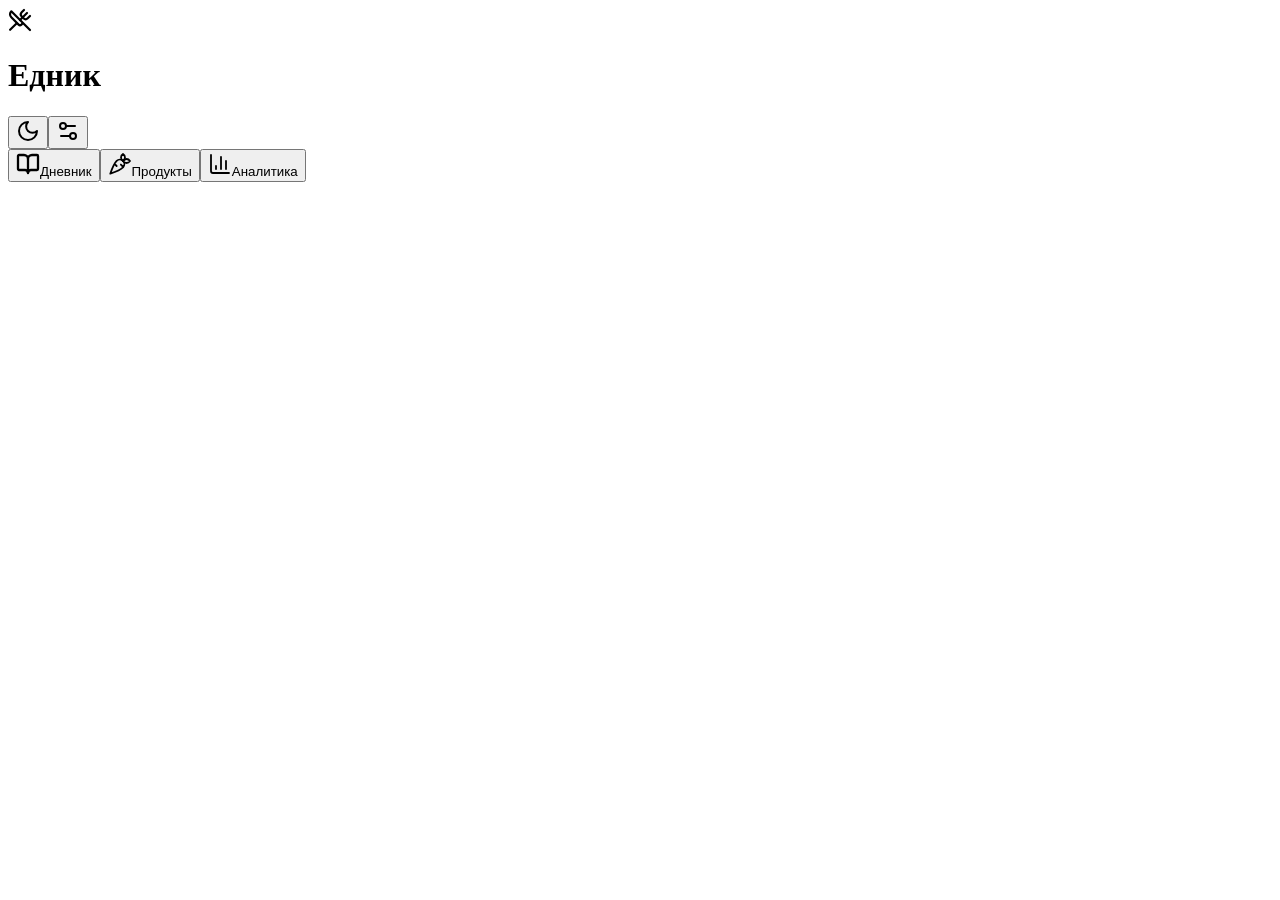
==== index.html @ 5c2cff89 "v19 (1.6): иконка времени по первому тапу без потери фокуса; обводка поля — ступенчатый градиент 10+" ====
<!DOCTYPE html><!--foePSVLa7ZOuxqoXqszTv--><html lang="ru"><head><meta charSet="utf-8"/><meta name="viewport" content="width=device-width, initial-scale=1, viewport-fit=cover"/><link rel="stylesheet" href="/food-diary/_next/static/chunks/06134b9505b49a47.css" data-precedence="next"/><link rel="preload" as="script" fetchPriority="low" href="/food-diary/_next/static/chunks/6154000ed8d80e0b.js"/><script src="/food-diary/_next/static/chunks/220139e884bee9f1.js" async=""></script><script src="/food-diary/_next/static/chunks/45548bb4d545c3ab.js" async=""></script><script src="/food-diary/_next/static/chunks/turbopack-fa4a6f92d0a01ed2.js" async=""></script><script src="/food-diary/_next/static/chunks/56d505d9a49c4f7a.js" async=""></script><script src="/food-diary/_next/static/chunks/6b172f392600b635.js" async=""></script><script src="/food-diary/_next/static/chunks/2f236954d6a65e12.js" async=""></script><script src="/food-diary/_next/static/chunks/a69f2c3dd5b329bb.js" async=""></script><script src="/food-diary/_next/static/chunks/aa38cb984c9da167.js" async=""></script><script src="/food-diary/_next/static/chunks/7e9e56788c19add8.js" async=""></script><script src="/food-diary/_next/static/chunks/60943fada85e7187.js" async=""></script><meta name="theme-color" media="(prefers-color-scheme: light)" content="#f7f7f5"/><meta name="theme-color" media="(prefers-color-scheme: dark)" content="#121413"/><title>Едник</title><meta name="description" content="Быстрая запись еды: т9 с частыми продуктами, аналитика и экспорт для ИИ. Работает офлайн."/><meta name="application-name" content="Едник"/><link rel="manifest" href="/food-diary/manifest.webmanifest"/><meta name="format-detection" content="telephone=no"/><meta name="mobile-web-app-capable" content="yes"/><meta name="apple-mobile-web-app-title" content="Едник"/><meta name="apple-mobile-web-app-status-bar-style" content="default"/><meta property="og:title" content="Едник"/><meta property="og:description" content="Быстрая запись еды: т9 с частыми продуктами, аналитика и экспорт для ИИ. Работает офлайн."/><meta property="og:locale" content="ru_RU"/><meta property="og:type" content="website"/><meta name="twitter:card" content="summary"/><meta name="twitter:title" content="Едник"/><meta name="twitter:description" content="Быстрая запись еды: т9 с частыми продуктами, аналитика и экспорт для ИИ. Работает офлайн."/><link rel="icon" href="/food-diary/icons/icon-192.png"/><link rel="apple-touch-icon" href="/food-diary/icons/apple-touch-icon.png"/><script src="/food-diary/_next/static/chunks/a6dad97d9634a72d.js" noModule=""></script></head><body class="antialiased bg-background text-foreground"><div hidden=""><!--$--><!--/$--></div><script>((a,b,c,d,e,f,g,h)=>{let i=document.documentElement,j=["light","dark"];function k(b){var c;(Array.isArray(a)?a:[a]).forEach(a=>{let c="class"===a,d=c&&f?e.map(a=>f[a]||a):e;c?(i.classList.remove(...d),i.classList.add(f&&f[b]?f[b]:b)):i.setAttribute(a,b)}),c=b,h&&j.includes(c)&&(i.style.colorScheme=c)}if(d)k(d);else try{let a=localStorage.getItem(b)||c,d=g&&"system"===a?window.matchMedia("(prefers-color-scheme: dark)").matches?"dark":"light":a;k(d)}catch(a){}})("class","theme","light",null,["light","dark"],null,true,true)</script><div class="bg-background min-h-dvh"><div class="border-border/60 mx-auto flex min-h-dvh w-full max-w-md flex-col md:border-x"><header class="bg-background pt-safe sticky top-0 z-40 border-b border-border/70"><div class="mx-auto flex h-14 w-full max-w-md items-center justify-between px-4"><div class="flex items-center gap-2.5"><span class="bg-primary text-primary-foreground flex h-8 w-8 items-center justify-center rounded-[10px]"><svg xmlns="http://www.w3.org/2000/svg" width="24" height="24" viewBox="0 0 24 24" fill="none" stroke="currentColor" stroke-width="2.2" stroke-linecap="round" stroke-linejoin="round" class="lucide lucide-utensils-crossed h-[17px] w-[17px]" aria-hidden="true"><path d="m16 2-2.3 2.3a3 3 0 0 0 0 4.2l1.8 1.8a3 3 0 0 0 4.2 0L22 8"></path><path d="M15 15 3.3 3.3a4.2 4.2 0 0 0 0 6l7.3 7.3c.7.7 2 .7 2.8 0L15 15Zm0 0 7 7"></path><path d="m2.1 21.8 6.4-6.3"></path><path d="m19 5-7 7"></path></svg></span><h1 class="text-[15.5px] font-bold tracking-tight">Едник</h1></div><div class="flex items-center gap-1"><button data-slot="button" class="inline-flex items-center justify-center gap-2 whitespace-nowrap text-sm font-medium transition-all disabled:pointer-events-none disabled:opacity-50 [&amp;_svg]:pointer-events-none [&amp;_svg:not([class*=&#x27;size-&#x27;])]:size-4 shrink-0 [&amp;_svg]:shrink-0 outline-none focus-visible:border-ring focus-visible:ring-ring/50 focus-visible:ring-[3px] aria-invalid:ring-destructive/20 dark:aria-invalid:ring-destructive/40 aria-invalid:border-destructive hover:bg-accent hover:text-accent-foreground dark:hover:bg-accent/50 size-9 h-9 w-9 rounded-full" aria-label="Переключить тему"><svg xmlns="http://www.w3.org/2000/svg" width="24" height="24" viewBox="0 0 24 24" fill="none" stroke="currentColor" stroke-width="2" stroke-linecap="round" stroke-linejoin="round" class="lucide lucide-moon h-[18px] w-[18px]" aria-hidden="true"><path d="M12 3a6 6 0 0 0 9 9 9 9 0 1 1-9-9Z"></path></svg></button><button data-slot="button" class="inline-flex items-center justify-center gap-2 whitespace-nowrap text-sm font-medium transition-all disabled:pointer-events-none disabled:opacity-50 [&amp;_svg]:pointer-events-none [&amp;_svg:not([class*=&#x27;size-&#x27;])]:size-4 shrink-0 [&amp;_svg]:shrink-0 outline-none focus-visible:border-ring focus-visible:ring-ring/50 focus-visible:ring-[3px] aria-invalid:ring-destructive/20 dark:aria-invalid:ring-destructive/40 aria-invalid:border-destructive hover:bg-accent hover:text-accent-foreground dark:hover:bg-accent/50 size-9 h-9 w-9 rounded-full" aria-label="Настройки"><svg xmlns="http://www.w3.org/2000/svg" width="24" height="24" viewBox="0 0 24 24" fill="none" stroke="currentColor" stroke-width="2" stroke-linecap="round" stroke-linejoin="round" class="lucide lucide-settings2 lucide-settings-2 h-[18px] w-[18px]" aria-hidden="true"><path d="M14 17H5"></path><path d="M19 7h-9"></path><circle cx="17" cy="17" r="3"></circle><circle cx="7" cy="7" r="3"></circle></svg></button></div></div></header><main class="flex-1 pb-[calc(var(--tabbar-h)+124px)]"><div class="animate-pulse space-y-4 px-4 pt-4"><div class="bg-muted h-11 rounded-2xl"></div><div class="space-y-2"><div class="bg-muted/70 h-4 w-32 rounded"></div><div class="bg-card border-border/70 h-20 rounded-2xl border"></div><div class="bg-card border-border/70 h-14 rounded-2xl border"></div></div></div></main><div class="fixed inset-x-0 bottom-[var(--tabbar-h)] z-30"><div class="mx-auto w-full max-w-md px-3 pb-2"><div class="bg-brand relative rounded-[30px] p-[10px]"><span aria-hidden="true" class="bg-(--ring-2) pointer-events-none absolute -inset-[10px] z-[-1] rounded-[40px]"></span><div class="bg-card h-[56px] rounded-[20px]"></div></div></div></div><nav aria-label="Основная навигация" class="pointer-events-none fixed inset-x-0 bottom-0 z-40"><div class="bg-background pointer-events-auto pb-safe border-t border-border/70" style="transform:none"><div class="mx-auto flex h-[60px] w-full max-w-md items-stretch justify-around px-3"><button class="flex flex-1 flex-col items-center justify-center gap-0.5 rounded-2xl text-[11px] font-medium transition-colors text-brand" aria-label="Дневник" aria-current="page"><svg xmlns="http://www.w3.org/2000/svg" width="24" height="24" viewBox="0 0 24 24" fill="none" stroke="currentColor" stroke-width="2.3" stroke-linecap="round" stroke-linejoin="round" class="lucide lucide-book-open h-[21px] w-[21px]" aria-hidden="true"><path d="M12 7v14"></path><path d="M3 18a1 1 0 0 1-1-1V4a1 1 0 0 1 1-1h5a4 4 0 0 1 4 4 4 4 0 0 1 4-4h5a1 1 0 0 1 1 1v13a1 1 0 0 1-1 1h-6a3 3 0 0 0-3 3 3 3 0 0 0-3-3z"></path></svg><span>Дневник</span></button><button class="flex flex-1 flex-col items-center justify-center gap-0.5 rounded-2xl text-[11px] font-medium transition-colors text-muted-foreground" aria-label="Продукты"><svg xmlns="http://www.w3.org/2000/svg" width="24" height="24" viewBox="0 0 24 24" fill="none" stroke="currentColor" stroke-width="1.8" stroke-linecap="round" stroke-linejoin="round" class="lucide lucide-carrot h-[21px] w-[21px]" aria-hidden="true"><path d="M2.27 21.7s9.87-3.5 12.73-6.36a4.5 4.5 0 0 0-6.36-6.37C5.77 11.84 2.27 21.7 2.27 21.7zM8.64 14l-2.05-2.04M15.34 15l-2.46-2.46"></path><path d="M22 9s-1.33-2-3.5-2C16.86 7 15 9 15 9s1.33 2 3.5 2S22 9 22 9z"></path><path d="M15 2s-2 1.33-2 3.5S15 9 15 9s2-1.84 2-3.5C17 3.33 15 2 15 2z"></path></svg><span>Продукты</span></button><button class="flex flex-1 flex-col items-center justify-center gap-0.5 rounded-2xl text-[11px] font-medium transition-colors text-muted-foreground" aria-label="Аналитика"><svg xmlns="http://www.w3.org/2000/svg" width="24" height="24" viewBox="0 0 24 24" fill="none" stroke="currentColor" stroke-width="1.8" stroke-linecap="round" stroke-linejoin="round" class="lucide lucide-chart-column h-[21px] w-[21px]" aria-hidden="true"><path d="M3 3v16a2 2 0 0 0 2 2h16"></path><path d="M18 17V9"></path><path d="M13 17V5"></path><path d="M8 17v-3"></path></svg><span>Аналитика</span></button></div></div></nav></div></div><!--$--><!--/$--><script src="/food-diary/_next/static/chunks/6154000ed8d80e0b.js" id="_R_" async=""></script><script>(self.__next_f=self.__next_f||[]).push([0])</script><script>self.__next_f.push([1,"1:\"$Sreact.fragment\"\n2:I[96530,[\"/food-diary/_next/static/chunks/56d505d9a49c4f7a.js\",\"/food-diary/_next/static/chunks/6b172f392600b635.js\"],\"Providers\"]\n3:I[39756,[\"/food-diary/_next/static/chunks/2f236954d6a65e12.js\"],\"default\"]\n4:I[37457,[\"/food-diary/_next/static/chunks/2f236954d6a65e12.js\"],\"default\"]\n5:I[47257,[\"/food-diary/_next/static/chunks/2f236954d6a65e12.js\"],\"ClientPageRoot\"]\n6:I[52683,[\"/food-diary/_next/static/chunks/56d505d9a49c4f7a.js\",\"/food-diary/_next/static/chunks/6b172f392600b635.js\",\"/food-diary/_next/static/chunks/a69f2c3dd5b329bb.js\",\"/food-diary/_next/static/chunks/aa38cb984c9da167.js\",\"/food-diary/_next/static/chunks/7e9e56788c19add8.js\",\"/food-diary/_next/static/chunks/60943fada85e7187.js\"],\"default\"]\n9:I[97367,[\"/food-diary/_next/static/chunks/2f236954d6a65e12.js\"],\"OutletBoundary\"]\na:\"$Sreact.suspense\"\nc:I[97367,[\"/food-diary/_next/static/chunks/2f236954d6a65e12.js\"],\"ViewportBoundary\"]\ne:I[97367,[\"/food-diary/_next/static/chunks/2f236954d6a65e12.js\"],\"MetadataBoundary\"]\n10:I[68027,[\"/food-diary/_next/static/chunks/2f236954d6a65e12.js\"],\"default\"]\n:HL[\"/food-diary/_next/static/chunks/06134b9505b49a47.css\",\"style\"]\n"])</script><script>self.__next_f.push([1,"0:{\"P\":null,\"b\":\"foePSVLa7ZOuxqoXqszTv\",\"c\":[\"\",\"\"],\"q\":\"\",\"i\":false,\"f\":[[[\"\",{\"children\":[\"__PAGE__\",{}]},\"$undefined\",\"$undefined\",true],[[\"$\",\"$1\",\"c\",{\"children\":[[[\"$\",\"link\",\"0\",{\"rel\":\"stylesheet\",\"href\":\"/food-diary/_next/static/chunks/06134b9505b49a47.css\",\"precedence\":\"next\",\"crossOrigin\":\"$undefined\",\"nonce\":\"$undefined\"}],[\"$\",\"script\",\"script-0\",{\"src\":\"/food-diary/_next/static/chunks/56d505d9a49c4f7a.js\",\"async\":true,\"nonce\":\"$undefined\"}],[\"$\",\"script\",\"script-1\",{\"src\":\"/food-diary/_next/static/chunks/6b172f392600b635.js\",\"async\":true,\"nonce\":\"$undefined\"}]],[\"$\",\"html\",null,{\"lang\":\"ru\",\"suppressHydrationWarning\":true,\"children\":[\"$\",\"body\",null,{\"className\":\"antialiased bg-background text-foreground\",\"suppressHydrationWarning\":true,\"children\":[\"$\",\"$L2\",null,{\"children\":[\"$\",\"$L3\",null,{\"parallelRouterKey\":\"children\",\"error\":\"$undefined\",\"errorStyles\":\"$undefined\",\"errorScripts\":\"$undefined\",\"template\":[\"$\",\"$L4\",null,{}],\"templateStyles\":\"$undefined\",\"templateScripts\":\"$undefined\",\"notFound\":[[[\"$\",\"title\",null,{\"children\":\"404: This page could not be found.\"}],[\"$\",\"div\",null,{\"style\":{\"fontFamily\":\"system-ui,\\\"Segoe UI\\\",Roboto,Helvetica,Arial,sans-serif,\\\"Apple Color Emoji\\\",\\\"Segoe UI Emoji\\\"\",\"height\":\"100vh\",\"textAlign\":\"center\",\"display\":\"flex\",\"flexDirection\":\"column\",\"alignItems\":\"center\",\"justifyContent\":\"center\"},\"children\":[\"$\",\"div\",null,{\"children\":[[\"$\",\"style\",null,{\"dangerouslySetInnerHTML\":{\"__html\":\"body{color:#000;background:#fff;margin:0}.next-error-h1{border-right:1px solid rgba(0,0,0,.3)}@media (prefers-color-scheme:dark){body{color:#fff;background:#000}.next-error-h1{border-right:1px solid rgba(255,255,255,.3)}}\"}}],[\"$\",\"h1\",null,{\"className\":\"next-error-h1\",\"style\":{\"display\":\"inline-block\",\"margin\":\"0 20px 0 0\",\"padding\":\"0 23px 0 0\",\"fontSize\":24,\"fontWeight\":500,\"verticalAlign\":\"top\",\"lineHeight\":\"49px\"},\"children\":404}],[\"$\",\"div\",null,{\"style\":{\"display\":\"inline-block\"},\"children\":[\"$\",\"h2\",null,{\"style\":{\"fontSize\":14,\"fontWeight\":400,\"lineHeight\":\"49px\",\"margin\":0},\"children\":\"This page could not be found.\"}]}]]}]}]],[]],\"forbidden\":\"$undefined\",\"unauthorized\":\"$undefined\"}]}]}]}]]}],{\"children\":[[\"$\",\"$1\",\"c\",{\"children\":[[\"$\",\"$L5\",null,{\"Component\":\"$6\",\"serverProvidedParams\":{\"searchParams\":{},\"params\":{},\"promises\":[\"$@7\",\"$@8\"]}}],[[\"$\",\"script\",\"script-0\",{\"src\":\"/food-diary/_next/static/chunks/a69f2c3dd5b329bb.js\",\"async\":true,\"nonce\":\"$undefined\"}],[\"$\",\"script\",\"script-1\",{\"src\":\"/food-diary/_next/static/chunks/aa38cb984c9da167.js\",\"async\":true,\"nonce\":\"$undefined\"}],[\"$\",\"script\",\"script-2\",{\"src\":\"/food-diary/_next/static/chunks/7e9e56788c19add8.js\",\"async\":true,\"nonce\":\"$undefined\"}],[\"$\",\"script\",\"script-3\",{\"src\":\"/food-diary/_next/static/chunks/60943fada85e7187.js\",\"async\":true,\"nonce\":\"$undefined\"}]],[\"$\",\"$L9\",null,{\"children\":[\"$\",\"$a\",null,{\"name\":\"Next.MetadataOutlet\",\"children\":\"$@b\"}]}]]}],{},null,false,false]},null,false,false],[\"$\",\"$1\",\"h\",{\"children\":[null,[\"$\",\"$Lc\",null,{\"children\":\"$Ld\"}],[\"$\",\"div\",null,{\"hidden\":true,\"children\":[\"$\",\"$Le\",null,{\"children\":[\"$\",\"$a\",null,{\"name\":\"Next.Metadata\",\"children\":\"$Lf\"}]}]}],null]}],false]],\"m\":\"$undefined\",\"G\":[\"$10\",[]],\"S\":true}\n"])</script><script>self.__next_f.push([1,"7:{}\n8:\"$0:f:0:1:1:children:0:props:children:0:props:serverProvidedParams:params\"\n"])</script><script>self.__next_f.push([1,"d:[[\"$\",\"meta\",\"0\",{\"charSet\":\"utf-8\"}],[\"$\",\"meta\",\"1\",{\"name\":\"viewport\",\"content\":\"width=device-width, initial-scale=1, viewport-fit=cover\"}],[\"$\",\"meta\",\"2\",{\"name\":\"theme-color\",\"media\":\"(prefers-color-scheme: light)\",\"content\":\"#f7f7f5\"}],[\"$\",\"meta\",\"3\",{\"name\":\"theme-color\",\"media\":\"(prefers-color-scheme: dark)\",\"content\":\"#121413\"}]]\n"])</script><script>self.__next_f.push([1,"11:I[27201,[\"/food-diary/_next/static/chunks/2f236954d6a65e12.js\"],\"IconMark\"]\nb:null\n"])</script><script>self.__next_f.push([1,"f:[[\"$\",\"title\",\"0\",{\"children\":\"Едник\"}],[\"$\",\"meta\",\"1\",{\"name\":\"description\",\"content\":\"Быстрая запись еды: т9 с частыми продуктами, аналитика и экспорт для ИИ. Работает офлайн.\"}],[\"$\",\"meta\",\"2\",{\"name\":\"application-name\",\"content\":\"Едник\"}],[\"$\",\"link\",\"3\",{\"rel\":\"manifest\",\"href\":\"/food-diary/manifest.webmanifest\",\"crossOrigin\":\"$undefined\"}],[\"$\",\"meta\",\"4\",{\"name\":\"format-detection\",\"content\":\"telephone=no\"}],[\"$\",\"meta\",\"5\",{\"name\":\"mobile-web-app-capable\",\"content\":\"yes\"}],[\"$\",\"meta\",\"6\",{\"name\":\"apple-mobile-web-app-title\",\"content\":\"Едник\"}],[\"$\",\"meta\",\"7\",{\"name\":\"apple-mobile-web-app-status-bar-style\",\"content\":\"default\"}],[\"$\",\"meta\",\"8\",{\"property\":\"og:title\",\"content\":\"Едник\"}],[\"$\",\"meta\",\"9\",{\"property\":\"og:description\",\"content\":\"Быстрая запись еды: т9 с частыми продуктами, аналитика и экспорт для ИИ. Работает офлайн.\"}],[\"$\",\"meta\",\"10\",{\"property\":\"og:locale\",\"content\":\"ru_RU\"}],[\"$\",\"meta\",\"11\",{\"property\":\"og:type\",\"content\":\"website\"}],[\"$\",\"meta\",\"12\",{\"name\":\"twitter:card\",\"content\":\"summary\"}],[\"$\",\"meta\",\"13\",{\"name\":\"twitter:title\",\"content\":\"Едник\"}],[\"$\",\"meta\",\"14\",{\"name\":\"twitter:description\",\"content\":\"Быстрая запись еды: т9 с частыми продуктами, аналитика и экспорт для ИИ. Работает офлайн.\"}],[\"$\",\"link\",\"15\",{\"rel\":\"icon\",\"href\":\"/food-diary/icons/icon-192.png\"}],[\"$\",\"link\",\"16\",{\"rel\":\"apple-touch-icon\",\"href\":\"/food-diary/icons/apple-touch-icon.png\"}],[\"$\",\"$L11\",\"17\",{}]]\n"])</script></body></html>
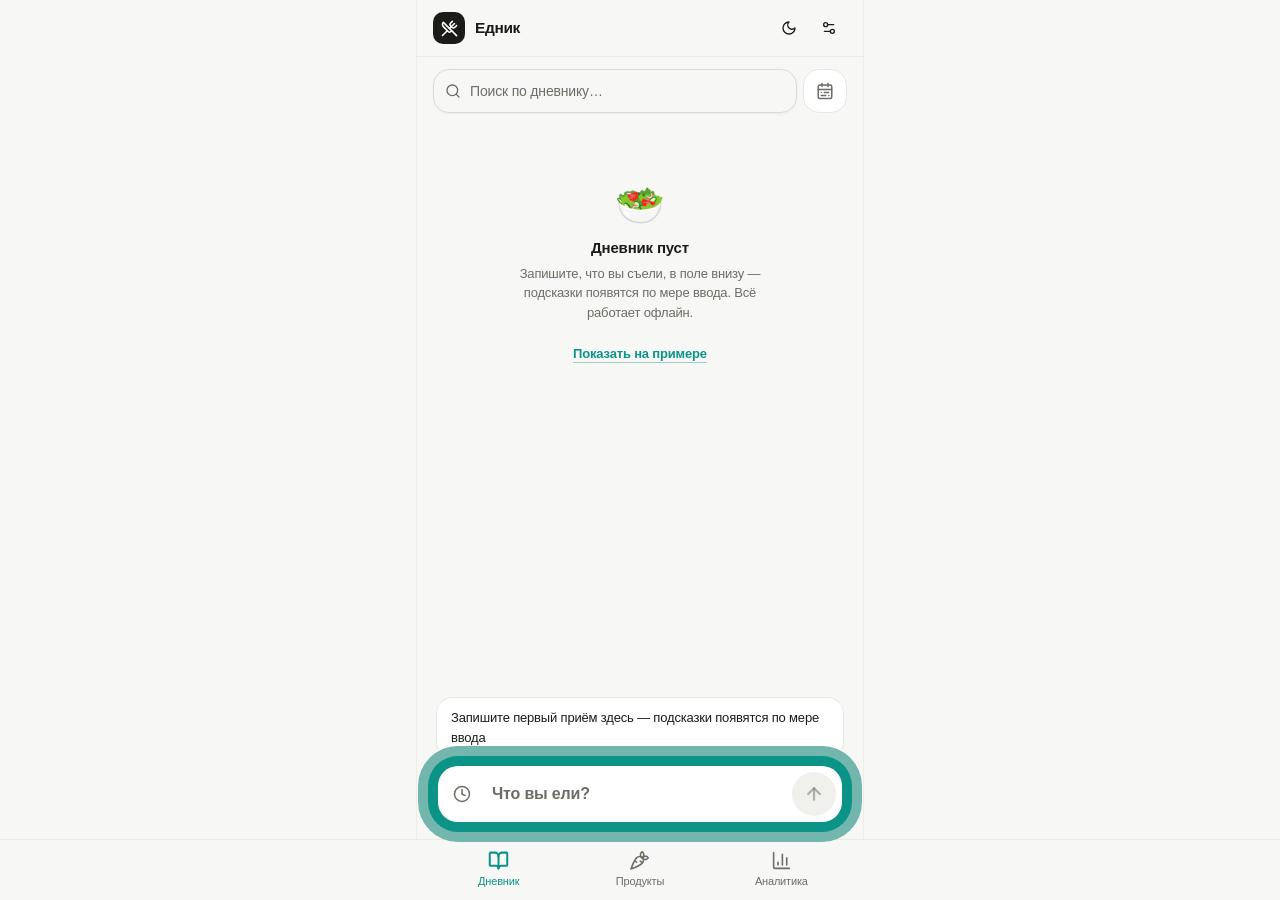
==== commit 88fdc54e: "v1.8: при первом фокусе поле больше не тонет за клавиатурой — iOS шлёт resize с задержкой до 0.7с ил" ====
--- a/index.html
+++ b/index.html
@@ -1 +1 @@
-<!DOCTYPE html><!--foePSVLa7ZOuxqoXqszTv--><html lang="ru"><head><meta charSet="utf-8"/><meta name="viewport" content="width=device-width, initial-scale=1, viewport-fit=cover"/><link rel="stylesheet" href="/food-diary/_next/static/chunks/06134b9505b49a47.css" data-precedence="next"/><link rel="preload" as="script" fetchPriority="low" href="/food-diary/_next/static/chunks/6154000ed8d80e0b.js"/><script src="/food-diary/_next/static/chunks/220139e884bee9f1.js" async=""></script><script src="/food-diary/_next/static/chunks/45548bb4d545c3ab.js" async=""></script><script src="/food-diary/_next/static/chunks/turbopack-fa4a6f92d0a01ed2.js" async=""></script><script src="/food-diary/_next/static/chunks/56d505d9a49c4f7a.js" async=""></script><script src="/food-diary/_next/static/chunks/6b172f392600b635.js" async=""></script><script src="/food-diary/_next/static/chunks/2f236954d6a65e12.js" async=""></script><script src="/food-diary/_next/static/chunks/a69f2c3dd5b329bb.js" async=""></script><script src="/food-diary/_next/static/chunks/aa38cb984c9da167.js" async=""></script><script src="/food-diary/_next/static/chunks/7e9e56788c19add8.js" async=""></script><script src="/food-diary/_next/static/chunks/60943fada85e7187.js" async=""></script><meta name="theme-color" media="(prefers-color-scheme: light)" content="#f7f7f5"/><meta name="theme-color" media="(prefers-color-scheme: dark)" content="#121413"/><title>Едник</title><meta name="description" content="Быстрая запись еды: т9 с частыми продуктами, аналитика и экспорт для ИИ. Работает офлайн."/><meta name="application-name" content="Едник"/><link rel="manifest" href="/food-diary/manifest.webmanifest"/><meta name="format-detection" content="telephone=no"/><meta name="mobile-web-app-capable" content="yes"/><meta name="apple-mobile-web-app-title" content="Едник"/><meta name="apple-mobile-web-app-status-bar-style" content="default"/><meta property="og:title" content="Едник"/><meta property="og:description" content="Быстрая запись еды: т9 с частыми продуктами, аналитика и экспорт для ИИ. Работает офлайн."/><meta property="og:locale" content="ru_RU"/><meta property="og:type" content="website"/><meta name="twitter:card" content="summary"/><meta name="twitter:title" content="Едник"/><meta name="twitter:description" content="Быстрая запись еды: т9 с частыми продуктами, аналитика и экспорт для ИИ. Работает офлайн."/><link rel="icon" href="/food-diary/icons/icon-192.png"/><link rel="apple-touch-icon" href="/food-diary/icons/apple-touch-icon.png"/><script src="/food-diary/_next/static/chunks/a6dad97d9634a72d.js" noModule=""></script></head><body class="antialiased bg-background text-foreground"><div hidden=""><!--$--><!--/$--></div><script>((a,b,c,d,e,f,g,h)=>{let i=document.documentElement,j=["light","dark"];function k(b){var c;(Array.isArray(a)?a:[a]).forEach(a=>{let c="class"===a,d=c&&f?e.map(a=>f[a]||a):e;c?(i.classList.remove(...d),i.classList.add(f&&f[b]?f[b]:b)):i.setAttribute(a,b)}),c=b,h&&j.includes(c)&&(i.style.colorScheme=c)}if(d)k(d);else try{let a=localStorage.getItem(b)||c,d=g&&"system"===a?window.matchMedia("(prefers-color-scheme: dark)").matches?"dark":"light":a;k(d)}catch(a){}})("class","theme","light",null,["light","dark"],null,true,true)</script><div class="bg-background min-h-dvh"><div class="border-border/60 mx-auto flex min-h-dvh w-full max-w-md flex-col md:border-x"><header class="bg-background pt-safe sticky top-0 z-40 border-b border-border/70"><div class="mx-auto flex h-14 w-full max-w-md items-center justify-between px-4"><div class="flex items-center gap-2.5"><span class="bg-primary text-primary-foreground flex h-8 w-8 items-center justify-center rounded-[10px]"><svg xmlns="http://www.w3.org/2000/svg" width="24" height="24" viewBox="0 0 24 24" fill="none" stroke="currentColor" stroke-width="2.2" stroke-linecap="round" stroke-linejoin="round" class="lucide lucide-utensils-crossed h-[17px] w-[17px]" aria-hidden="true"><path d="m16 2-2.3 2.3a3 3 0 0 0 0 4.2l1.8 1.8a3 3 0 0 0 4.2 0L22 8"></path><path d="M15 15 3.3 3.3a4.2 4.2 0 0 0 0 6l7.3 7.3c.7.7 2 .7 2.8 0L15 15Zm0 0 7 7"></path><path d="m2.1 21.8 6.4-6.3"></path><path d="m19 5-7 7"></path></svg></span><h1 class="text-[15.5px] font-bold tracking-tight">Едник</h1></div><div class="flex items-center gap-1"><button data-slot="button" class="inline-flex items-center justify-center gap-2 whitespace-nowrap text-sm font-medium transition-all disabled:pointer-events-none disabled:opacity-50 [&amp;_svg]:pointer-events-none [&amp;_svg:not([class*=&#x27;size-&#x27;])]:size-4 shrink-0 [&amp;_svg]:shrink-0 outline-none focus-visible:border-ring focus-visible:ring-ring/50 focus-visible:ring-[3px] aria-invalid:ring-destructive/20 dark:aria-invalid:ring-destructive/40 aria-invalid:border-destructive hover:bg-accent hover:text-accent-foreground dark:hover:bg-accent/50 size-9 h-9 w-9 rounded-full" aria-label="Переключить тему"><svg xmlns="http://www.w3.org/2000/svg" width="24" height="24" viewBox="0 0 24 24" fill="none" stroke="currentColor" stroke-width="2" stroke-linecap="round" stroke-linejoin="round" class="lucide lucide-moon h-[18px] w-[18px]" aria-hidden="true"><path d="M12 3a6 6 0 0 0 9 9 9 9 0 1 1-9-9Z"></path></svg></button><button data-slot="button" class="inline-flex items-center justify-center gap-2 whitespace-nowrap text-sm font-medium transition-all disabled:pointer-events-none disabled:opacity-50 [&amp;_svg]:pointer-events-none [&amp;_svg:not([class*=&#x27;size-&#x27;])]:size-4 shrink-0 [&amp;_svg]:shrink-0 outline-none focus-visible:border-ring focus-visible:ring-ring/50 focus-visible:ring-[3px] aria-invalid:ring-destructive/20 dark:aria-invalid:ring-destructive/40 aria-invalid:border-destructive hover:bg-accent hover:text-accent-foreground dark:hover:bg-accent/50 size-9 h-9 w-9 rounded-full" aria-label="Настройки"><svg xmlns="http://www.w3.org/2000/svg" width="24" height="24" viewBox="0 0 24 24" fill="none" stroke="currentColor" stroke-width="2" stroke-linecap="round" stroke-linejoin="round" class="lucide lucide-settings2 lucide-settings-2 h-[18px] w-[18px]" aria-hidden="true"><path d="M14 17H5"></path><path d="M19 7h-9"></path><circle cx="17" cy="17" r="3"></circle><circle cx="7" cy="7" r="3"></circle></svg></button></div></div></header><main class="flex-1 pb-[calc(var(--tabbar-h)+124px)]"><div class="animate-pulse space-y-4 px-4 pt-4"><div class="bg-muted h-11 rounded-2xl"></div><div class="space-y-2"><div class="bg-muted/70 h-4 w-32 rounded"></div><div class="bg-card border-border/70 h-20 rounded-2xl border"></div><div class="bg-card border-border/70 h-14 rounded-2xl border"></div></div></div></main><div class="fixed inset-x-0 bottom-[var(--tabbar-h)] z-30"><div class="mx-auto w-full max-w-md px-3 pb-2"><div class="bg-brand relative rounded-[30px] p-[10px]"><span aria-hidden="true" class="bg-(--ring-2) pointer-events-none absolute -inset-[10px] z-[-1] rounded-[40px]"></span><div class="bg-card h-[56px] rounded-[20px]"></div></div></div></div><nav aria-label="Основная навигация" class="pointer-events-none fixed inset-x-0 bottom-0 z-40"><div class="bg-background pointer-events-auto pb-safe border-t border-border/70" style="transform:none"><div class="mx-auto flex h-[60px] w-full max-w-md items-stretch justify-around px-3"><button class="flex flex-1 flex-col items-center justify-center gap-0.5 rounded-2xl text-[11px] font-medium transition-colors text-brand" aria-label="Дневник" aria-current="page"><svg xmlns="http://www.w3.org/2000/svg" width="24" height="24" viewBox="0 0 24 24" fill="none" stroke="currentColor" stroke-width="2.3" stroke-linecap="round" stroke-linejoin="round" class="lucide lucide-book-open h-[21px] w-[21px]" aria-hidden="true"><path d="M12 7v14"></path><path d="M3 18a1 1 0 0 1-1-1V4a1 1 0 0 1 1-1h5a4 4 0 0 1 4 4 4 4 0 0 1 4-4h5a1 1 0 0 1 1 1v13a1 1 0 0 1-1 1h-6a3 3 0 0 0-3 3 3 3 0 0 0-3-3z"></path></svg><span>Дневник</span></button><button class="flex flex-1 flex-col items-center justify-center gap-0.5 rounded-2xl text-[11px] font-medium transition-colors text-muted-foreground" aria-label="Продукты"><svg xmlns="http://www.w3.org/2000/svg" width="24" height="24" viewBox="0 0 24 24" fill="none" stroke="currentColor" stroke-width="1.8" stroke-linecap="round" stroke-linejoin="round" class="lucide lucide-carrot h-[21px] w-[21px]" aria-hidden="true"><path d="M2.27 21.7s9.87-3.5 12.73-6.36a4.5 4.5 0 0 0-6.36-6.37C5.77 11.84 2.27 21.7 2.27 21.7zM8.64 14l-2.05-2.04M15.34 15l-2.46-2.46"></path><path d="M22 9s-1.33-2-3.5-2C16.86 7 15 9 15 9s1.33 2 3.5 2S22 9 22 9z"></path><path d="M15 2s-2 1.33-2 3.5S15 9 15 9s2-1.84 2-3.5C17 3.33 15 2 15 2z"></path></svg><span>Продукты</span></button><button class="flex flex-1 flex-col items-center justify-center gap-0.5 rounded-2xl text-[11px] font-medium transition-colors text-muted-foreground" aria-label="Аналитика"><svg xmlns="http://www.w3.org/2000/svg" width="24" height="24" viewBox="0 0 24 24" fill="none" stroke="currentColor" stroke-width="1.8" stroke-linecap="round" stroke-linejoin="round" class="lucide lucide-chart-column h-[21px] w-[21px]" aria-hidden="true"><path d="M3 3v16a2 2 0 0 0 2 2h16"></path><path d="M18 17V9"></path><path d="M13 17V5"></path><path d="M8 17v-3"></path></svg><span>Аналитика</span></button></div></div></nav></div></div><!--$--><!--/$--><script src="/food-diary/_next/static/chunks/6154000ed8d80e0b.js" id="_R_" async=""></script><script>(self.__next_f=self.__next_f||[]).push([0])</script><script>self.__next_f.push([1,"1:\"$Sreact.fragment\"\n2:I[96530,[\"/food-diary/_next/static/chunks/56d505d9a49c4f7a.js\",\"/food-diary/_next/static/chunks/6b172f392600b635.js\"],\"Providers\"]\n3:I[39756,[\"/food-diary/_next/static/chunks/2f236954d6a65e12.js\"],\"default\"]\n4:I[37457,[\"/food-diary/_next/static/chunks/2f236954d6a65e12.js\"],\"default\"]\n5:I[47257,[\"/food-diary/_next/static/chunks/2f236954d6a65e12.js\"],\"ClientPageRoot\"]\n6:I[52683,[\"/food-diary/_next/static/chunks/56d505d9a49c4f7a.js\",\"/food-diary/_next/static/chunks/6b172f392600b635.js\",\"/food-diary/_next/static/chunks/a69f2c3dd5b329bb.js\",\"/food-diary/_next/static/chunks/aa38cb984c9da167.js\",\"/food-diary/_next/static/chunks/7e9e56788c19add8.js\",\"/food-diary/_next/static/chunks/60943fada85e7187.js\"],\"default\"]\n9:I[97367,[\"/food-diary/_next/static/chunks/2f236954d6a65e12.js\"],\"OutletBoundary\"]\na:\"$Sreact.suspense\"\nc:I[97367,[\"/food-diary/_next/static/chunks/2f236954d6a65e12.js\"],\"ViewportBoundary\"]\ne:I[97367,[\"/food-diary/_next/static/chunks/2f236954d6a65e12.js\"],\"MetadataBoundary\"]\n10:I[68027,[\"/food-diary/_next/static/chunks/2f236954d6a65e12.js\"],\"default\"]\n:HL[\"/food-diary/_next/static/chunks/06134b9505b49a47.css\",\"style\"]\n"])</script><script>self.__next_f.push([1,"0:{\"P\":null,\"b\":\"foePSVLa7ZOuxqoXqszTv\",\"c\":[\"\",\"\"],\"q\":\"\",\"i\":false,\"f\":[[[\"\",{\"children\":[\"__PAGE__\",{}]},\"$undefined\",\"$undefined\",true],[[\"$\",\"$1\",\"c\",{\"children\":[[[\"$\",\"link\",\"0\",{\"rel\":\"stylesheet\",\"href\":\"/food-diary/_next/static/chunks/06134b9505b49a47.css\",\"precedence\":\"next\",\"crossOrigin\":\"$undefined\",\"nonce\":\"$undefined\"}],[\"$\",\"script\",\"script-0\",{\"src\":\"/food-diary/_next/static/chunks/56d505d9a49c4f7a.js\",\"async\":true,\"nonce\":\"$undefined\"}],[\"$\",\"script\",\"script-1\",{\"src\":\"/food-diary/_next/static/chunks/6b172f392600b635.js\",\"async\":true,\"nonce\":\"$undefined\"}]],[\"$\",\"html\",null,{\"lang\":\"ru\",\"suppressHydrationWarning\":true,\"children\":[\"$\",\"body\",null,{\"className\":\"antialiased bg-background text-foreground\",\"suppressHydrationWarning\":true,\"children\":[\"$\",\"$L2\",null,{\"children\":[\"$\",\"$L3\",null,{\"parallelRouterKey\":\"children\",\"error\":\"$undefined\",\"errorStyles\":\"$undefined\",\"errorScripts\":\"$undefined\",\"template\":[\"$\",\"$L4\",null,{}],\"templateStyles\":\"$undefined\",\"templateScripts\":\"$undefined\",\"notFound\":[[[\"$\",\"title\",null,{\"children\":\"404: This page could not be found.\"}],[\"$\",\"div\",null,{\"style\":{\"fontFamily\":\"system-ui,\\\"Segoe UI\\\",Roboto,Helvetica,Arial,sans-serif,\\\"Apple Color Emoji\\\",\\\"Segoe UI Emoji\\\"\",\"height\":\"100vh\",\"textAlign\":\"center\",\"display\":\"flex\",\"flexDirection\":\"column\",\"alignItems\":\"center\",\"justifyContent\":\"center\"},\"children\":[\"$\",\"div\",null,{\"children\":[[\"$\",\"style\",null,{\"dangerouslySetInnerHTML\":{\"__html\":\"body{color:#000;background:#fff;margin:0}.next-error-h1{border-right:1px solid rgba(0,0,0,.3)}@media (prefers-color-scheme:dark){body{color:#fff;background:#000}.next-error-h1{border-right:1px solid rgba(255,255,255,.3)}}\"}}],[\"$\",\"h1\",null,{\"className\":\"next-error-h1\",\"style\":{\"display\":\"inline-block\",\"margin\":\"0 20px 0 0\",\"padding\":\"0 23px 0 0\",\"fontSize\":24,\"fontWeight\":500,\"verticalAlign\":\"top\",\"lineHeight\":\"49px\"},\"children\":404}],[\"$\",\"div\",null,{\"style\":{\"display\":\"inline-block\"},\"children\":[\"$\",\"h2\",null,{\"style\":{\"fontSize\":14,\"fontWeight\":400,\"lineHeight\":\"49px\",\"margin\":0},\"children\":\"This page could not be found.\"}]}]]}]}]],[]],\"forbidden\":\"$undefined\",\"unauthorized\":\"$undefined\"}]}]}]}]]}],{\"children\":[[\"$\",\"$1\",\"c\",{\"children\":[[\"$\",\"$L5\",null,{\"Component\":\"$6\",\"serverProvidedParams\":{\"searchParams\":{},\"params\":{},\"promises\":[\"$@7\",\"$@8\"]}}],[[\"$\",\"script\",\"script-0\",{\"src\":\"/food-diary/_next/static/chunks/a69f2c3dd5b329bb.js\",\"async\":true,\"nonce\":\"$undefined\"}],[\"$\",\"script\",\"script-1\",{\"src\":\"/food-diary/_next/static/chunks/aa38cb984c9da167.js\",\"async\":true,\"nonce\":\"$undefined\"}],[\"$\",\"script\",\"script-2\",{\"src\":\"/food-diary/_next/static/chunks/7e9e56788c19add8.js\",\"async\":true,\"nonce\":\"$undefined\"}],[\"$\",\"script\",\"script-3\",{\"src\":\"/food-diary/_next/static/chunks/60943fada85e7187.js\",\"async\":true,\"nonce\":\"$undefined\"}]],[\"$\",\"$L9\",null,{\"children\":[\"$\",\"$a\",null,{\"name\":\"Next.MetadataOutlet\",\"children\":\"$@b\"}]}]]}],{},null,false,false]},null,false,false],[\"$\",\"$1\",\"h\",{\"children\":[null,[\"$\",\"$Lc\",null,{\"children\":\"$Ld\"}],[\"$\",\"div\",null,{\"hidden\":true,\"children\":[\"$\",\"$Le\",null,{\"children\":[\"$\",\"$a\",null,{\"name\":\"Next.Metadata\",\"children\":\"$Lf\"}]}]}],null]}],false]],\"m\":\"$undefined\",\"G\":[\"$10\",[]],\"S\":true}\n"])</script><script>self.__next_f.push([1,"7:{}\n8:\"$0:f:0:1:1:children:0:props:children:0:props:serverProvidedParams:params\"\n"])</script><script>self.__next_f.push([1,"d:[[\"$\",\"meta\",\"0\",{\"charSet\":\"utf-8\"}],[\"$\",\"meta\",\"1\",{\"name\":\"viewport\",\"content\":\"width=device-width, initial-scale=1, viewport-fit=cover\"}],[\"$\",\"meta\",\"2\",{\"name\":\"theme-color\",\"media\":\"(prefers-color-scheme: light)\",\"content\":\"#f7f7f5\"}],[\"$\",\"meta\",\"3\",{\"name\":\"theme-color\",\"media\":\"(prefers-color-scheme: dark)\",\"content\":\"#121413\"}]]\n"])</script><script>self.__next_f.push([1,"11:I[27201,[\"/food-diary/_next/static/chunks/2f236954d6a65e12.js\"],\"IconMark\"]\nb:null\n"])</script><script>self.__next_f.push([1,"f:[[\"$\",\"title\",\"0\",{\"children\":\"Едник\"}],[\"$\",\"meta\",\"1\",{\"name\":\"description\",\"content\":\"Быстрая запись еды: т9 с частыми продуктами, аналитика и экспорт для ИИ. Работает офлайн.\"}],[\"$\",\"meta\",\"2\",{\"name\":\"application-name\",\"content\":\"Едник\"}],[\"$\",\"link\",\"3\",{\"rel\":\"manifest\",\"href\":\"/food-diary/manifest.webmanifest\",\"crossOrigin\":\"$undefined\"}],[\"$\",\"meta\",\"4\",{\"name\":\"format-detection\",\"content\":\"telephone=no\"}],[\"$\",\"meta\",\"5\",{\"name\":\"mobile-web-app-capable\",\"content\":\"yes\"}],[\"$\",\"meta\",\"6\",{\"name\":\"apple-mobile-web-app-title\",\"content\":\"Едник\"}],[\"$\",\"meta\",\"7\",{\"name\":\"apple-mobile-web-app-status-bar-style\",\"content\":\"default\"}],[\"$\",\"meta\",\"8\",{\"property\":\"og:title\",\"content\":\"Едник\"}],[\"$\",\"meta\",\"9\",{\"property\":\"og:description\",\"content\":\"Быстрая запись еды: т9 с частыми продуктами, аналитика и экспорт для ИИ. Работает офлайн.\"}],[\"$\",\"meta\",\"10\",{\"property\":\"og:locale\",\"content\":\"ru_RU\"}],[\"$\",\"meta\",\"11\",{\"property\":\"og:type\",\"content\":\"website\"}],[\"$\",\"meta\",\"12\",{\"name\":\"twitter:card\",\"content\":\"summary\"}],[\"$\",\"meta\",\"13\",{\"name\":\"twitter:title\",\"content\":\"Едник\"}],[\"$\",\"meta\",\"14\",{\"name\":\"twitter:description\",\"content\":\"Быстрая запись еды: т9 с частыми продуктами, аналитика и экспорт для ИИ. Работает офлайн.\"}],[\"$\",\"link\",\"15\",{\"rel\":\"icon\",\"href\":\"/food-diary/icons/icon-192.png\"}],[\"$\",\"link\",\"16\",{\"rel\":\"apple-touch-icon\",\"href\":\"/food-diary/icons/apple-touch-icon.png\"}],[\"$\",\"$L11\",\"17\",{}]]\n"])</script></body></html>+<!DOCTYPE html><!--OGelP7UHuN4TEK7B8Lyno--><html lang="ru"><head><meta charSet="utf-8"/><meta name="viewport" content="width=device-width, initial-scale=1, viewport-fit=cover"/><link rel="stylesheet" href="/_next/static/chunks/9ddd528c40a7357b.css" data-precedence="next"/><link rel="preload" as="script" fetchPriority="low" href="/_next/static/chunks/6154000ed8d80e0b.js"/><script src="/_next/static/chunks/220139e884bee9f1.js" async=""></script><script src="/_next/static/chunks/cca751bcf924b399.js" async=""></script><script src="/_next/static/chunks/turbopack-6e1565a5e15aff81.js" async=""></script><script src="/_next/static/chunks/fcb56742d9b4936a.js" async=""></script><script src="/_next/static/chunks/6b172f392600b635.js" async=""></script><script src="/_next/static/chunks/2f236954d6a65e12.js" async=""></script><script src="/_next/static/chunks/8839bb9ad767def5.js" async=""></script><script src="/_next/static/chunks/d695f267a50961cf.js" async=""></script><script src="/_next/static/chunks/7e9e56788c19add8.js" async=""></script><script src="/_next/static/chunks/60943fada85e7187.js" async=""></script><meta name="theme-color" media="(prefers-color-scheme: light)" content="#f7f7f5"/><meta name="theme-color" media="(prefers-color-scheme: dark)" content="#121413"/><title>Едник</title><meta name="description" content="Быстрая запись еды: т9 с частыми продуктами, аналитика и экспорт для ИИ. Работает офлайн."/><meta name="application-name" content="Едник"/><link rel="manifest" href="/manifest.webmanifest"/><meta name="format-detection" content="telephone=no"/><meta name="mobile-web-app-capable" content="yes"/><meta name="apple-mobile-web-app-title" content="Едник"/><meta name="apple-mobile-web-app-status-bar-style" content="default"/><meta property="og:title" content="Едник"/><meta property="og:description" content="Быстрая запись еды: т9 с частыми продуктами, аналитика и экспорт для ИИ. Работает офлайн."/><meta property="og:locale" content="ru_RU"/><meta property="og:type" content="website"/><meta name="twitter:card" content="summary"/><meta name="twitter:title" content="Едник"/><meta name="twitter:description" content="Быстрая запись еды: т9 с частыми продуктами, аналитика и экспорт для ИИ. Работает офлайн."/><link rel="icon" href="/icons/icon-192.png"/><link rel="apple-touch-icon" href="/icons/apple-touch-icon.png"/><script src="/_next/static/chunks/a6dad97d9634a72d.js" noModule=""></script></head><body class="antialiased bg-background text-foreground"><div hidden=""><!--$--><!--/$--></div><script>((a,b,c,d,e,f,g,h)=>{let i=document.documentElement,j=["light","dark"];function k(b){var c;(Array.isArray(a)?a:[a]).forEach(a=>{let c="class"===a,d=c&&f?e.map(a=>f[a]||a):e;c?(i.classList.remove(...d),i.classList.add(f&&f[b]?f[b]:b)):i.setAttribute(a,b)}),c=b,h&&j.includes(c)&&(i.style.colorScheme=c)}if(d)k(d);else try{let a=localStorage.getItem(b)||c,d=g&&"system"===a?window.matchMedia("(prefers-color-scheme: dark)").matches?"dark":"light":a;k(d)}catch(a){}})("class","theme","light",null,["light","dark"],null,true,true)</script><div class="bg-background min-h-dvh"><div class="border-border/60 mx-auto flex min-h-dvh w-full max-w-md flex-col md:border-x"><header class="bg-background pt-safe sticky top-0 z-40 border-b border-border/70"><div class="mx-auto flex h-14 w-full max-w-md items-center justify-between px-4"><div class="flex items-center gap-2.5"><span class="bg-primary text-primary-foreground flex h-8 w-8 items-center justify-center rounded-[10px]"><svg xmlns="http://www.w3.org/2000/svg" width="24" height="24" viewBox="0 0 24 24" fill="none" stroke="currentColor" stroke-width="2.2" stroke-linecap="round" stroke-linejoin="round" class="lucide lucide-utensils-crossed h-[17px] w-[17px]" aria-hidden="true"><path d="m16 2-2.3 2.3a3 3 0 0 0 0 4.2l1.8 1.8a3 3 0 0 0 4.2 0L22 8"></path><path d="M15 15 3.3 3.3a4.2 4.2 0 0 0 0 6l7.3 7.3c.7.7 2 .7 2.8 0L15 15Zm0 0 7 7"></path><path d="m2.1 21.8 6.4-6.3"></path><path d="m19 5-7 7"></path></svg></span><h1 class="text-[15.5px] font-bold tracking-tight">Едник</h1></div><div class="flex items-center gap-1"><button data-slot="button" class="inline-flex items-center justify-center gap-2 whitespace-nowrap text-sm font-medium transition-all disabled:pointer-events-none disabled:opacity-50 [&amp;_svg]:pointer-events-none [&amp;_svg:not([class*=&#x27;size-&#x27;])]:size-4 shrink-0 [&amp;_svg]:shrink-0 outline-none focus-visible:border-ring focus-visible:ring-ring/50 focus-visible:ring-[3px] aria-invalid:ring-destructive/20 dark:aria-invalid:ring-destructive/40 aria-invalid:border-destructive hover:bg-accent hover:text-accent-foreground dark:hover:bg-accent/50 size-9 h-9 w-9 rounded-full" aria-label="Переключить тему"><svg xmlns="http://www.w3.org/2000/svg" width="24" height="24" viewBox="0 0 24 24" fill="none" stroke="currentColor" stroke-width="2" stroke-linecap="round" stroke-linejoin="round" class="lucide lucide-moon h-[18px] w-[18px]" aria-hidden="true"><path d="M12 3a6 6 0 0 0 9 9 9 9 0 1 1-9-9Z"></path></svg></button><button data-slot="button" class="inline-flex items-center justify-center gap-2 whitespace-nowrap text-sm font-medium transition-all disabled:pointer-events-none disabled:opacity-50 [&amp;_svg]:pointer-events-none [&amp;_svg:not([class*=&#x27;size-&#x27;])]:size-4 shrink-0 [&amp;_svg]:shrink-0 outline-none focus-visible:border-ring focus-visible:ring-ring/50 focus-visible:ring-[3px] aria-invalid:ring-destructive/20 dark:aria-invalid:ring-destructive/40 aria-invalid:border-destructive hover:bg-accent hover:text-accent-foreground dark:hover:bg-accent/50 size-9 h-9 w-9 rounded-full" aria-label="Настройки"><svg xmlns="http://www.w3.org/2000/svg" width="24" height="24" viewBox="0 0 24 24" fill="none" stroke="currentColor" stroke-width="2" stroke-linecap="round" stroke-linejoin="round" class="lucide lucide-settings2 lucide-settings-2 h-[18px] w-[18px]" aria-hidden="true"><path d="M14 17H5"></path><path d="M19 7h-9"></path><circle cx="17" cy="17" r="3"></circle><circle cx="7" cy="7" r="3"></circle></svg></button></div></div></header><main class="flex-1 pb-[calc(var(--tabbar-h)+124px)]"><div class="animate-pulse space-y-4 px-4 pt-4"><div class="bg-muted h-11 rounded-2xl"></div><div class="space-y-2"><div class="bg-muted/70 h-4 w-32 rounded"></div><div class="bg-card border-border/70 h-20 rounded-2xl border"></div><div class="bg-card border-border/70 h-14 rounded-2xl border"></div></div></div></main><div class="fixed inset-x-0 bottom-[var(--tabbar-h)] z-30"><div class="mx-auto w-full max-w-md px-3 pb-2"><div class="bg-brand relative rounded-[30px] p-[10px]"><span aria-hidden="true" class="bg-(--ring-2) pointer-events-none absolute -inset-[10px] z-[-1] rounded-[40px]"></span><div class="bg-card h-[56px] rounded-[20px]"></div></div></div></div><nav aria-label="Основная навигация" class="pointer-events-none fixed inset-x-0 bottom-0 z-40"><div class="bg-background pointer-events-auto pb-safe border-t border-border/70" style="transform:none"><div class="mx-auto flex h-[60px] w-full max-w-md items-stretch justify-around px-3"><button class="flex flex-1 flex-col items-center justify-center gap-0.5 rounded-2xl text-[11px] font-medium transition-colors text-brand" aria-label="Дневник" aria-current="page"><svg xmlns="http://www.w3.org/2000/svg" width="24" height="24" viewBox="0 0 24 24" fill="none" stroke="currentColor" stroke-width="2.3" stroke-linecap="round" stroke-linejoin="round" class="lucide lucide-book-open h-[21px] w-[21px]" aria-hidden="true"><path d="M12 7v14"></path><path d="M3 18a1 1 0 0 1-1-1V4a1 1 0 0 1 1-1h5a4 4 0 0 1 4 4 4 4 0 0 1 4-4h5a1 1 0 0 1 1 1v13a1 1 0 0 1-1 1h-6a3 3 0 0 0-3 3 3 3 0 0 0-3-3z"></path></svg><span>Дневник</span></button><button class="flex flex-1 flex-col items-center justify-center gap-0.5 rounded-2xl text-[11px] font-medium transition-colors text-muted-foreground" aria-label="Продукты"><svg xmlns="http://www.w3.org/2000/svg" width="24" height="24" viewBox="0 0 24 24" fill="none" stroke="currentColor" stroke-width="1.8" stroke-linecap="round" stroke-linejoin="round" class="lucide lucide-carrot h-[21px] w-[21px]" aria-hidden="true"><path d="M2.27 21.7s9.87-3.5 12.73-6.36a4.5 4.5 0 0 0-6.36-6.37C5.77 11.84 2.27 21.7 2.27 21.7zM8.64 14l-2.05-2.04M15.34 15l-2.46-2.46"></path><path d="M22 9s-1.33-2-3.5-2C16.86 7 15 9 15 9s1.33 2 3.5 2S22 9 22 9z"></path><path d="M15 2s-2 1.33-2 3.5S15 9 15 9s2-1.84 2-3.5C17 3.33 15 2 15 2z"></path></svg><span>Продукты</span></button><button class="flex flex-1 flex-col items-center justify-center gap-0.5 rounded-2xl text-[11px] font-medium transition-colors text-muted-foreground" aria-label="Аналитика"><svg xmlns="http://www.w3.org/2000/svg" width="24" height="24" viewBox="0 0 24 24" fill="none" stroke="currentColor" stroke-width="1.8" stroke-linecap="round" stroke-linejoin="round" class="lucide lucide-chart-column h-[21px] w-[21px]" aria-hidden="true"><path d="M3 3v16a2 2 0 0 0 2 2h16"></path><path d="M18 17V9"></path><path d="M13 17V5"></path><path d="M8 17v-3"></path></svg><span>Аналитика</span></button></div></div></nav></div></div><!--$--><!--/$--><script src="/_next/static/chunks/6154000ed8d80e0b.js" id="_R_" async=""></script><script>(self.__next_f=self.__next_f||[]).push([0])</script><script>self.__next_f.push([1,"1:\"$Sreact.fragment\"\n2:I[96530,[\"/_next/static/chunks/fcb56742d9b4936a.js\",\"/_next/static/chunks/6b172f392600b635.js\"],\"Providers\"]\n3:I[39756,[\"/_next/static/chunks/2f236954d6a65e12.js\"],\"default\"]\n4:I[37457,[\"/_next/static/chunks/2f236954d6a65e12.js\"],\"default\"]\n5:I[47257,[\"/_next/static/chunks/2f236954d6a65e12.js\"],\"ClientPageRoot\"]\n6:I[52683,[\"/_next/static/chunks/fcb56742d9b4936a.js\",\"/_next/static/chunks/6b172f392600b635.js\",\"/_next/static/chunks/8839bb9ad767def5.js\",\"/_next/static/chunks/d695f267a50961cf.js\",\"/_next/static/chunks/7e9e56788c19add8.js\",\"/_next/static/chunks/60943fada85e7187.js\"],\"default\"]\n9:I[97367,[\"/_next/static/chunks/2f236954d6a65e12.js\"],\"OutletBoundary\"]\na:\"$Sreact.suspense\"\nc:I[97367,[\"/_next/static/chunks/2f236954d6a65e12.js\"],\"ViewportBoundary\"]\ne:I[97367,[\"/_next/static/chunks/2f236954d6a65e12.js\"],\"MetadataBoundary\"]\n10:I[68027,[\"/_next/static/chunks/2f236954d6a65e12.js\"],\"default\"]\n:HL[\"/_next/static/chunks/9ddd528c40a7357b.css\",\"style\"]\n"])</script><script>self.__next_f.push([1,"0:{\"P\":null,\"b\":\"OGelP7UHuN4TEK7B8Lyno\",\"c\":[\"\",\"\"],\"q\":\"\",\"i\":false,\"f\":[[[\"\",{\"children\":[\"__PAGE__\",{}]},\"$undefined\",\"$undefined\",true],[[\"$\",\"$1\",\"c\",{\"children\":[[[\"$\",\"link\",\"0\",{\"rel\":\"stylesheet\",\"href\":\"/_next/static/chunks/9ddd528c40a7357b.css\",\"precedence\":\"next\",\"crossOrigin\":\"$undefined\",\"nonce\":\"$undefined\"}],[\"$\",\"script\",\"script-0\",{\"src\":\"/_next/static/chunks/fcb56742d9b4936a.js\",\"async\":true,\"nonce\":\"$undefined\"}],[\"$\",\"script\",\"script-1\",{\"src\":\"/_next/static/chunks/6b172f392600b635.js\",\"async\":true,\"nonce\":\"$undefined\"}]],[\"$\",\"html\",null,{\"lang\":\"ru\",\"suppressHydrationWarning\":true,\"children\":[\"$\",\"body\",null,{\"className\":\"antialiased bg-background text-foreground\",\"suppressHydrationWarning\":true,\"children\":[\"$\",\"$L2\",null,{\"children\":[\"$\",\"$L3\",null,{\"parallelRouterKey\":\"children\",\"error\":\"$undefined\",\"errorStyles\":\"$undefined\",\"errorScripts\":\"$undefined\",\"template\":[\"$\",\"$L4\",null,{}],\"templateStyles\":\"$undefined\",\"templateScripts\":\"$undefined\",\"notFound\":[[[\"$\",\"title\",null,{\"children\":\"404: This page could not be found.\"}],[\"$\",\"div\",null,{\"style\":{\"fontFamily\":\"system-ui,\\\"Segoe UI\\\",Roboto,Helvetica,Arial,sans-serif,\\\"Apple Color Emoji\\\",\\\"Segoe UI Emoji\\\"\",\"height\":\"100vh\",\"textAlign\":\"center\",\"display\":\"flex\",\"flexDirection\":\"column\",\"alignItems\":\"center\",\"justifyContent\":\"center\"},\"children\":[\"$\",\"div\",null,{\"children\":[[\"$\",\"style\",null,{\"dangerouslySetInnerHTML\":{\"__html\":\"body{color:#000;background:#fff;margin:0}.next-error-h1{border-right:1px solid rgba(0,0,0,.3)}@media (prefers-color-scheme:dark){body{color:#fff;background:#000}.next-error-h1{border-right:1px solid rgba(255,255,255,.3)}}\"}}],[\"$\",\"h1\",null,{\"className\":\"next-error-h1\",\"style\":{\"display\":\"inline-block\",\"margin\":\"0 20px 0 0\",\"padding\":\"0 23px 0 0\",\"fontSize\":24,\"fontWeight\":500,\"verticalAlign\":\"top\",\"lineHeight\":\"49px\"},\"children\":404}],[\"$\",\"div\",null,{\"style\":{\"display\":\"inline-block\"},\"children\":[\"$\",\"h2\",null,{\"style\":{\"fontSize\":14,\"fontWeight\":400,\"lineHeight\":\"49px\",\"margin\":0},\"children\":\"This page could not be found.\"}]}]]}]}]],[]],\"forbidden\":\"$undefined\",\"unauthorized\":\"$undefined\"}]}]}]}]]}],{\"children\":[[\"$\",\"$1\",\"c\",{\"children\":[[\"$\",\"$L5\",null,{\"Component\":\"$6\",\"serverProvidedParams\":{\"searchParams\":{},\"params\":{},\"promises\":[\"$@7\",\"$@8\"]}}],[[\"$\",\"script\",\"script-0\",{\"src\":\"/_next/static/chunks/8839bb9ad767def5.js\",\"async\":true,\"nonce\":\"$undefined\"}],[\"$\",\"script\",\"script-1\",{\"src\":\"/_next/static/chunks/d695f267a50961cf.js\",\"async\":true,\"nonce\":\"$undefined\"}],[\"$\",\"script\",\"script-2\",{\"src\":\"/_next/static/chunks/7e9e56788c19add8.js\",\"async\":true,\"nonce\":\"$undefined\"}],[\"$\",\"script\",\"script-3\",{\"src\":\"/_next/static/chunks/60943fada85e7187.js\",\"async\":true,\"nonce\":\"$undefined\"}]],[\"$\",\"$L9\",null,{\"children\":[\"$\",\"$a\",null,{\"name\":\"Next.MetadataOutlet\",\"children\":\"$@b\"}]}]]}],{},null,false,false]},null,false,false],[\"$\",\"$1\",\"h\",{\"children\":[null,[\"$\",\"$Lc\",null,{\"children\":\"$Ld\"}],[\"$\",\"div\",null,{\"hidden\":true,\"children\":[\"$\",\"$Le\",null,{\"children\":[\"$\",\"$a\",null,{\"name\":\"Next.Metadata\",\"children\":\"$Lf\"}]}]}],null]}],false]],\"m\":\"$undefined\",\"G\":[\"$10\",[]],\"S\":true}\n"])</script><script>self.__next_f.push([1,"7:{}\n8:\"$0:f:0:1:1:children:0:props:children:0:props:serverProvidedParams:params\"\n"])</script><script>self.__next_f.push([1,"d:[[\"$\",\"meta\",\"0\",{\"charSet\":\"utf-8\"}],[\"$\",\"meta\",\"1\",{\"name\":\"viewport\",\"content\":\"width=device-width, initial-scale=1, viewport-fit=cover\"}],[\"$\",\"meta\",\"2\",{\"name\":\"theme-color\",\"media\":\"(prefers-color-scheme: light)\",\"content\":\"#f7f7f5\"}],[\"$\",\"meta\",\"3\",{\"name\":\"theme-color\",\"media\":\"(prefers-color-scheme: dark)\",\"content\":\"#121413\"}]]\n"])</script><script>self.__next_f.push([1,"11:I[27201,[\"/_next/static/chunks/2f236954d6a65e12.js\"],\"IconMark\"]\nb:null\n"])</script><script>self.__next_f.push([1,"f:[[\"$\",\"title\",\"0\",{\"children\":\"Едник\"}],[\"$\",\"meta\",\"1\",{\"name\":\"description\",\"content\":\"Быстрая запись еды: т9 с частыми продуктами, аналитика и экспорт для ИИ. Работает офлайн.\"}],[\"$\",\"meta\",\"2\",{\"name\":\"application-name\",\"content\":\"Едник\"}],[\"$\",\"link\",\"3\",{\"rel\":\"manifest\",\"href\":\"/manifest.webmanifest\",\"crossOrigin\":\"$undefined\"}],[\"$\",\"meta\",\"4\",{\"name\":\"format-detection\",\"content\":\"telephone=no\"}],[\"$\",\"meta\",\"5\",{\"name\":\"mobile-web-app-capable\",\"content\":\"yes\"}],[\"$\",\"meta\",\"6\",{\"name\":\"apple-mobile-web-app-title\",\"content\":\"Едник\"}],[\"$\",\"meta\",\"7\",{\"name\":\"apple-mobile-web-app-status-bar-style\",\"content\":\"default\"}],[\"$\",\"meta\",\"8\",{\"property\":\"og:title\",\"content\":\"Едник\"}],[\"$\",\"meta\",\"9\",{\"property\":\"og:description\",\"content\":\"Быстрая запись еды: т9 с частыми продуктами, аналитика и экспорт для ИИ. Работает офлайн.\"}],[\"$\",\"meta\",\"10\",{\"property\":\"og:locale\",\"content\":\"ru_RU\"}],[\"$\",\"meta\",\"11\",{\"property\":\"og:type\",\"content\":\"website\"}],[\"$\",\"meta\",\"12\",{\"name\":\"twitter:card\",\"content\":\"summary\"}],[\"$\",\"meta\",\"13\",{\"name\":\"twitter:title\",\"content\":\"Едник\"}],[\"$\",\"meta\",\"14\",{\"name\":\"twitter:description\",\"content\":\"Быстрая запись еды: т9 с частыми продуктами, аналитика и экспорт для ИИ. Работает офлайн.\"}],[\"$\",\"link\",\"15\",{\"rel\":\"icon\",\"href\":\"/icons/icon-192.png\"}],[\"$\",\"link\",\"16\",{\"rel\":\"apple-touch-icon\",\"href\":\"/icons/apple-touch-icon.png\"}],[\"$\",\"$L11\",\"17\",{}]]\n"])</script></body></html>
--- a/_next/static/chunks/9ddd528c40a7357b.css
+++ b/_next/static/chunks/9ddd528c40a7357b.css
@@ -0,0 +1 @@
+@layer properties{@supports (((-webkit-hyphens:none)) and (not (margin-trim:inline))) or ((-moz-orient:inline) and (not (color:rgb(from red r g b)))){*,:before,:after,::backdrop{--tw-translate-x:0;--tw-translate-y:0;--tw-translate-z:0;--tw-rotate-x:initial;--tw-rotate-y:initial;--tw-rotate-z:initial;--tw-skew-x:initial;--tw-skew-y:initial;--tw-pan-x:initial;--tw-pan-y:initial;--tw-pinch-zoom:initial;--tw-space-y-reverse:0;--tw-space-x-reverse:0;--tw-divide-y-reverse:0;--tw-border-style:solid;--tw-gradient-position:initial;--tw-gradient-from:#0000;--tw-gradient-via:#0000;--tw-gradient-to:#0000;--tw-gradient-stops:initial;--tw-gradient-via-stops:initial;--tw-gradient-from-position:0%;--tw-gradient-via-position:50%;--tw-gradient-to-position:100%;--tw-leading:initial;--tw-font-weight:initial;--tw-tracking:initial;--tw-ordinal:initial;--tw-slashed-zero:initial;--tw-numeric-figure:initial;--tw-numeric-spacing:initial;--tw-numeric-fraction:initial;--tw-shadow:0 0 #0000;--tw-shadow-color:initial;--tw-shadow-alpha:100%;--tw-inset-shadow:0 0 #0000;--tw-inset-shadow-color:initial;--tw-inset-shadow-alpha:100%;--tw-ring-color:initial;--tw-ring-shadow:0 0 #0000;--tw-inset-ring-color:initial;--tw-inset-ring-shadow:0 0 #0000;--tw-ring-inset:initial;--tw-ring-offset-width:0px;--tw-ring-offset-color:#fff;--tw-ring-offset-shadow:0 0 #0000;--tw-outline-style:solid;--tw-blur:initial;--tw-brightness:initial;--tw-contrast:initial;--tw-grayscale:initial;--tw-hue-rotate:initial;--tw-invert:initial;--tw-opacity:initial;--tw-saturate:initial;--tw-sepia:initial;--tw-drop-shadow:initial;--tw-drop-shadow-color:initial;--tw-drop-shadow-alpha:100%;--tw-drop-shadow-size:initial;--tw-duration:initial;--tw-ease:initial;--tw-content:"";--tw-scale-x:1;--tw-scale-y:1;--tw-scale-z:1;--tw-animation-delay:0s;--tw-animation-direction:normal;--tw-animation-duration:initial;--tw-animation-fill-mode:none;--tw-animation-iteration-count:1;--tw-enter-blur:0;--tw-enter-opacity:1;--tw-enter-rotate:0;--tw-enter-scale:1;--tw-enter-translate-x:0;--tw-enter-translate-y:0;--tw-exit-blur:0;--tw-exit-opacity:1;--tw-exit-rotate:0;--tw-exit-scale:1;--tw-exit-translate-x:0;--tw-exit-translate-y:0}}}@layer theme{:root,:host{--color-red-50:#fef2f2;--color-red-300:#ffa3a3;--color-red-400:#ff6568;--color-red-600:#e40014;--color-black:#000;--color-white:#fff;--spacing:.25rem;--container-sm:24rem;--container-md:28rem;--container-lg:32rem;--text-xs:.75rem;--text-xs--line-height:calc(1/.75);--text-sm:.875rem;--text-sm--line-height:calc(1.25/.875);--text-base:1rem;--text-base--line-height:calc(1.5/1);--text-lg:1.125rem;--text-lg--line-height:calc(1.75/1.125);--font-weight-normal:400;--font-weight-medium:500;--font-weight-semibold:600;--font-weight-bold:700;--tracking-tight:-.025em;--tracking-wide:.025em;--tracking-widest:.1em;--leading-tight:1.25;--leading-snug:1.375;--leading-relaxed:1.625;--radius-xs:.125rem;--radius-2xl:1rem;--radius-3xl:1.5rem;--ease-in-out:cubic-bezier(.4,0,.2,1);--animate-pulse:pulse 2s cubic-bezier(.4,0,.6,1)infinite;--aspect-video:16/9;--default-transition-duration:.15s;--default-transition-timing-function:cubic-bezier(.4,0,.2,1);--default-font-family:var(--font-app-sans);--default-mono-font-family:ui-monospace,SFMono-Regular,Menlo,monospace;--color-border:var(--border)}@supports (color:lab(0% 0 0)){:root,:host{--color-red-50:lab(96.5005% 4.18508 1.52328);--color-red-300:lab(76.5514% 36.422 15.5335);--color-red-400:lab(63.7053% 60.745 31.3109);--color-red-600:lab(48.4493% 77.4328 61.5452)}}}@layer base{*,:after,:before,::backdrop{box-sizing:border-box;border:0 solid;margin:0;padding:0}::file-selector-button{box-sizing:border-box;border:0 solid;margin:0;padding:0}html,:host{-webkit-text-size-adjust:100%;tab-size:4;line-height:1.5;font-family:var(--default-font-family,ui-sans-serif,system-ui,sans-serif,"Apple Color Emoji","Segoe UI Emoji","Segoe UI Symbol","Noto Color Emoji");font-feature-settings:var(--default-font-feature-settings,normal);font-variation-settings:var(--default-font-variation-settings,normal);-webkit-tap-highlight-color:transparent}hr{height:0;color:inherit;border-top-width:1px}abbr:where([title]){-webkit-text-decoration:underline dotted;text-decoration:underline dotted}h1,h2,h3,h4,h5,h6{font-size:inherit;font-weight:inherit}a{color:inherit;-webkit-text-decoration:inherit;-webkit-text-decoration:inherit;-webkit-text-decoration:inherit;-webkit-text-decoration:inherit;text-decoration:inherit}b,strong{font-weight:bolder}code,kbd,samp,pre{font-family:var(--default-mono-font-family,ui-monospace,SFMono-Regular,Menlo,Monaco,Consolas,"Liberation Mono","Courier New",monospace);font-feature-settings:var(--default-mono-font-feature-settings,normal);font-variation-settings:var(--default-mono-font-variation-settings,normal);font-size:1em}small{font-size:80%}sub,sup{vertical-align:baseline;font-size:75%;line-height:0;position:relative}sub{bottom:-.25em}sup{top:-.5em}table{text-indent:0;border-color:inherit;border-collapse:collapse}:-moz-focusring{outline:auto}progress{vertical-align:baseline}summary{display:list-item}ol,ul,menu{list-style:none}img,svg,video,canvas,audio,iframe,embed,object{vertical-align:middle;display:block}img,video{max-width:100%;height:auto}button,input,select,optgroup,textarea{font:inherit;font-feature-settings:inherit;font-variation-settings:inherit;letter-spacing:inherit;color:inherit;opacity:1;background-color:#0000;border-radius:0}::file-selector-button{font:inherit;font-feature-settings:inherit;font-variation-settings:inherit;letter-spacing:inherit;color:inherit;opacity:1;background-color:#0000;border-radius:0}:where(select:is([multiple],[size])) optgroup{font-weight:bolder}:where(select:is([multiple],[size])) optgroup option{padding-inline-start:20px}::file-selector-button{margin-inline-end:4px}::placeholder{opacity:1}@supports (not ((-webkit-appearance:-apple-pay-button))) or (contain-intrinsic-size:1px){::placeholder{color:currentColor}@supports (color:color-mix(in lab, red, red)){::placeholder{color:color-mix(in oklab,currentcolor 50%,transparent)}}}textarea{resize:vertical}::-webkit-search-decoration{-webkit-appearance:none}::-webkit-date-and-time-value{min-height:1lh;text-align:inherit}::-webkit-datetime-edit{display:inline-flex}::-webkit-datetime-edit-fields-wrapper{padding:0}::-webkit-datetime-edit{padding-block:0}::-webkit-datetime-edit-year-field{padding-block:0}::-webkit-datetime-edit-month-field{padding-block:0}::-webkit-datetime-edit-day-field{padding-block:0}::-webkit-datetime-edit-hour-field{padding-block:0}::-webkit-datetime-edit-minute-field{padding-block:0}::-webkit-datetime-edit-second-field{padding-block:0}::-webkit-datetime-edit-millisecond-field{padding-block:0}::-webkit-datetime-edit-meridiem-field{padding-block:0}::-webkit-calendar-picker-indicator{line-height:1}:-moz-ui-invalid{box-shadow:none}button,input:where([type=button],[type=reset],[type=submit]){appearance:button}::file-selector-button{appearance:button}::-webkit-inner-spin-button{height:auto}::-webkit-outer-spin-button{height:auto}[hidden]:where(:not([hidden=until-found])){display:none!important}*{border-color:var(--border);outline-color:var(--ring)}@supports (color:color-mix(in lab, red, red)){*{outline-color:color-mix(in oklab,var(--ring)50%,transparent)}}html{-webkit-text-size-adjust:100%}body{background-color:var(--background);color:var(--foreground);font-family:var(--font-app-sans);-webkit-tap-highlight-color:transparent;letter-spacing:-.011em;touch-action:manipulation}::selection{background:var(--brand)}@supports (color:color-mix(in lab, red, red)){::selection{background:color-mix(in oklab,var(--brand)24%,transparent)}}button{cursor:pointer}input[type=datetime-local],input[type=date],input[type=time]{--lightningcss-light:initial;--lightningcss-dark: ;color-scheme:light}.dark input[type=datetime-local],.dark input[type=date],.dark input[type=time]{--lightningcss-light: ;--lightningcss-dark:initial;color-scheme:dark}}@layer components;@layer utilities{.\@container\/card-header{container:card-header/inline-size}.pointer-events-auto{pointer-events:auto}.pointer-events-none{pointer-events:none}.collapse{visibility:collapse}.invisible{visibility:hidden}.visible{visibility:visible}.sr-only{clip-path:inset(50%);white-space:nowrap;border-width:0;width:1px;height:1px;margin:-1px;padding:0;position:absolute;overflow:hidden}.absolute{position:absolute}.fixed{position:fixed}.relative{position:relative}.static{position:static}.sticky{position:sticky}.-inset-\[10px\]{inset:-10px}.-inset-\[20px\]{inset:-20px}.-inset-\[40px\]{inset:-40px}.inset-0{inset:calc(var(--spacing)*0)}.inset-x-0{inset-inline:calc(var(--spacing)*0)}.inset-y-0{inset-block:calc(var(--spacing)*0)}.-top-12{top:calc(var(--spacing)*-12)}.top-0{top:calc(var(--spacing)*0)}.top-1{top:calc(var(--spacing)*1)}.top-1\.5{top:calc(var(--spacing)*1.5)}.top-1\/2{top:50%}.top-2{top:calc(var(--spacing)*2)}.top-3\.5{top:calc(var(--spacing)*3.5)}.top-4{top:calc(var(--spacing)*4)}.top-\[1px\]{top:1px}.top-\[22px\]{top:22px}.top-\[50\%\]{top:50%}.top-\[60\%\]{top:60%}.top-full{top:100%}.-right-12{right:calc(var(--spacing)*-12)}.right-0{right:calc(var(--spacing)*0)}.right-0\.5{right:calc(var(--spacing)*.5)}.right-1{right:calc(var(--spacing)*1)}.right-2{right:calc(var(--spacing)*2)}.right-2\.5{right:calc(var(--spacing)*2.5)}.right-3{right:calc(var(--spacing)*3)}.right-4{right:calc(var(--spacing)*4)}.-bottom-12{bottom:calc(var(--spacing)*-12)}.-bottom-\[7px\]{bottom:-7px}.bottom-0{bottom:calc(var(--spacing)*0)}.bottom-\[22px\]{bottom:22px}.bottom-\[var\(--tabbar-h\)\]{bottom:var(--tabbar-h)}.-left-12{left:calc(var(--spacing)*-12)}.left-0{left:calc(var(--spacing)*0)}.left-1\/2{left:50%}.left-2{left:calc(var(--spacing)*2)}.left-3{left:calc(var(--spacing)*3)}.left-\[50\%\]{left:50%}.left-\[53px\]{left:53px}.isolate{isolation:isolate}.z-0{z-index:0}.z-10{z-index:10}.z-20{z-index:20}.z-30{z-index:30}.z-40{z-index:40}.z-50{z-index:50}.z-\[-1\]{z-index:-1}.z-\[1\]{z-index:1}.z-\[100\]{z-index:100}.col-start-2{grid-column-start:2}.row-span-2{grid-row:span 2/span 2}.row-start-1{grid-row-start:1}.container{width:100%}@media (min-width:40rem){.container{max-width:40rem}}@media (min-width:48rem){.container{max-width:48rem}}@media (min-width:64rem){.container{max-width:64rem}}@media (min-width:80rem){.container{max-width:80rem}}@media (min-width:96rem){.container{max-width:96rem}}.-mx-1{margin-inline:calc(var(--spacing)*-1)}.-mx-4{margin-inline:calc(var(--spacing)*-4)}.mx-2{margin-inline:calc(var(--spacing)*2)}.mx-3\.5{margin-inline:calc(var(--spacing)*3.5)}.mx-auto{margin-inline:auto}.my-0\.5{margin-block:calc(var(--spacing)*.5)}.my-1{margin-block:calc(var(--spacing)*1)}.-mt-4{margin-top:calc(var(--spacing)*-4)}.mt-0{margin-top:calc(var(--spacing)*0)}.mt-0\.5{margin-top:calc(var(--spacing)*.5)}.mt-1{margin-top:calc(var(--spacing)*1)}.mt-1\.5{margin-top:calc(var(--spacing)*1.5)}.mt-2{margin-top:calc(var(--spacing)*2)}.mt-2\.5{margin-top:calc(var(--spacing)*2.5)}.mt-3{margin-top:calc(var(--spacing)*3)}.mt-4{margin-top:calc(var(--spacing)*4)}.mt-auto{margin-top:auto}.mb-1{margin-bottom:calc(var(--spacing)*1)}.mb-1\.5{margin-bottom:calc(var(--spacing)*1.5)}.mb-2{margin-bottom:calc(var(--spacing)*2)}.-ml-4{margin-left:calc(var(--spacing)*-4)}.-ml-\[7px\]{margin-left:-7px}.ml-1{margin-left:calc(var(--spacing)*1)}.ml-2{margin-left:calc(var(--spacing)*2)}.ml-\[27px\]{margin-left:27px}.ml-auto{margin-left:auto}.line-clamp-1{-webkit-line-clamp:1;-webkit-box-orient:vertical;display:-webkit-box;overflow:hidden}.block{display:block}.contents{display:contents}.flex{display:flex}.grid{display:grid}.hidden{display:none}.inline{display:inline}.inline-flex{display:inline-flex}.table{display:table}.table-caption{display:table-caption}.table-cell{display:table-cell}.table-header-group{display:table-header-group}.table-row{display:table-row}.field-sizing-content{field-sizing:content}.aspect-square{aspect-ratio:1}.aspect-video{aspect-ratio:var(--aspect-video)}.size-\(--cell-size\){width:var(--cell-size);height:var(--cell-size)}.size-2{width:calc(var(--spacing)*2);height:calc(var(--spacing)*2)}.size-2\.5{width:calc(var(--spacing)*2.5);height:calc(var(--spacing)*2.5)}.size-3{width:calc(var(--spacing)*3);height:calc(var(--spacing)*3)}.size-3\.5{width:calc(var(--spacing)*3.5);height:calc(var(--spacing)*3.5)}.size-4{width:calc(var(--spacing)*4);height:calc(var(--spacing)*4)}.size-7{width:calc(var(--spacing)*7);height:calc(var(--spacing)*7)}.size-8{width:calc(var(--spacing)*8);height:calc(var(--spacing)*8)}.size-9{width:calc(var(--spacing)*9);height:calc(var(--spacing)*9)}.size-auto{width:auto;height:auto}.size-full{width:100%;height:100%}.h-\(--cell-size\){height:var(--cell-size)}.h-1\.5{height:calc(var(--spacing)*1.5)}.h-2{height:calc(var(--spacing)*2)}.h-2\.5{height:calc(var(--spacing)*2.5)}.h-3{height:calc(var(--spacing)*3)}.h-3\.5{height:calc(var(--spacing)*3.5)}.h-4{height:calc(var(--spacing)*4)}.h-4\.5{height:calc(var(--spacing)*4.5)}.h-5{height:calc(var(--spacing)*5)}.h-6{height:calc(var(--spacing)*6)}.h-7{height:calc(var(--spacing)*7)}.h-8{height:calc(var(--spacing)*8)}.h-9{height:calc(var(--spacing)*9)}.h-10{height:calc(var(--spacing)*10)}.h-11{height:calc(var(--spacing)*11)}.h-12{height:calc(var(--spacing)*12)}.h-14{height:calc(var(--spacing)*14)}.h-20{height:calc(var(--spacing)*20)}.h-24{height:calc(var(--spacing)*24)}.h-\[1\.15rem\]{height:1.15rem}.h-\[6px\]{height:6px}.h-\[9px\]{height:9px}.h-\[15px\]{height:15px}.h-\[17px\]{height:17px}.h-\[18px\]{height:18px}.h-\[21px\]{height:21px}.h-\[56px\]{height:56px}.h-\[60px\]{height:60px}.h-\[calc\(100\%-1px\)\]{height:calc(100% - 1px)}.h-\[var\(--radix-navigation-menu-viewport-height\)\]{height:var(--radix-navigation-menu-viewport-height)}.h-\[var\(--radix-select-trigger-height\)\]{height:var(--radix-select-trigger-height)}.h-auto{height:auto}.h-full{height:100%}.h-px{height:1px}.h-svh{height:100svh}.max-h-\(--radix-context-menu-content-available-height\){max-height:var(--radix-context-menu-content-available-height)}.max-h-\(--radix-dropdown-menu-content-available-height\){max-height:var(--radix-dropdown-menu-content-available-height)}.max-h-\(--radix-select-content-available-height\){max-height:var(--radix-select-content-available-height)}.max-h-72{max-height:calc(var(--spacing)*72)}.max-h-\[92vh\]{max-height:92vh}.max-h-\[300px\]{max-height:300px}.max-h-screen{max-height:100vh}.min-h-0{min-height:calc(var(--spacing)*0)}.min-h-4{min-height:calc(var(--spacing)*4)}.min-h-16{min-height:calc(var(--spacing)*16)}.min-h-\[32px\]{min-height:32px}.min-h-\[34px\]{min-height:34px}.min-h-\[38px\]{min-height:38px}.min-h-\[44px\]{min-height:44px}.min-h-dvh{min-height:100dvh}.min-h-svh{min-height:100svh}.w-\(--cell-size\){width:var(--cell-size)}.w-\(--sidebar-width\){width:var(--sidebar-width)}.w-0{width:calc(var(--spacing)*0)}.w-1{width:calc(var(--spacing)*1)}.w-2{width:calc(var(--spacing)*2)}.w-2\.5{width:calc(var(--spacing)*2.5)}.w-3{width:calc(var(--spacing)*3)}.w-3\.5{width:calc(var(--spacing)*3.5)}.w-3\/4{width:75%}.w-4{width:calc(var(--spacing)*4)}.w-4\.5{width:calc(var(--spacing)*4.5)}.w-5{width:calc(var(--spacing)*5)}.w-6{width:calc(var(--spacing)*6)}.w-7{width:calc(var(--spacing)*7)}.w-8{width:calc(var(--spacing)*8)}.w-9{width:calc(var(--spacing)*9)}.w-10{width:calc(var(--spacing)*10)}.w-11{width:calc(var(--spacing)*11)}.w-12{width:calc(var(--spacing)*12)}.w-14{width:calc(var(--spacing)*14)}.w-32{width:calc(var(--spacing)*32)}.w-64{width:calc(var(--spacing)*64)}.w-72{width:calc(var(--spacing)*72)}.w-\[9px\]{width:9px}.w-\[15px\]{width:15px}.w-\[17px\]{width:17px}.w-\[18px\]{width:18px}.w-\[21px\]{width:21px}.w-\[40px\]{width:40px}.w-\[62px\]{width:62px}.w-\[70px\]{width:70px}.w-\[92px\]{width:92px}.w-\[100px\]{width:100px}.w-\[330px\]{width:330px}.w-auto{width:auto}.w-fit{width:fit-content}.w-full{width:100%}.w-max{width:max-content}.w-px{width:1px}.max-w-\(--skeleton-width\){max-width:var(--skeleton-width)}.max-w-\[240px\]{max-width:240px}.max-w-\[260px\]{max-width:260px}.max-w-\[calc\(100\%-2rem\)\]{max-width:calc(100% - 2rem)}.max-w-\[calc\(100vw-2\.5rem\)\]{max-width:calc(100vw - 2.5rem)}.max-w-full{max-width:100%}.max-w-max{max-width:max-content}.max-w-md{max-width:var(--container-md)}.min-w-\(--cell-size\){min-width:var(--cell-size)}.min-w-0{min-width:calc(var(--spacing)*0)}.min-w-5{min-width:calc(var(--spacing)*5)}.min-w-8{min-width:calc(var(--spacing)*8)}.min-w-9{min-width:calc(var(--spacing)*9)}.min-w-10{min-width:calc(var(--spacing)*10)}.min-w-\[8rem\]{min-width:8rem}.min-w-\[12rem\]{min-width:12rem}.min-w-\[var\(--radix-select-trigger-width\)\]{min-width:var(--radix-select-trigger-width)}.flex-1{flex:1}.shrink{flex-shrink:1}.shrink-0{flex-shrink:0}.grow{flex-grow:1}.grow-0{flex-grow:0}.basis-full{flex-basis:100%}.caption-bottom{caption-side:bottom}.border-collapse{border-collapse:collapse}.origin-\(--radix-context-menu-content-transform-origin\){transform-origin:var(--radix-context-menu-content-transform-origin)}.origin-\(--radix-dropdown-menu-content-transform-origin\){transform-origin:var(--radix-dropdown-menu-content-transform-origin)}.origin-\(--radix-hover-card-content-transform-origin\){transform-origin:var(--radix-hover-card-content-transform-origin)}.origin-\(--radix-menubar-content-transform-origin\){transform-origin:var(--radix-menubar-content-transform-origin)}.origin-\(--radix-popover-content-transform-origin\){transform-origin:var(--radix-popover-content-transform-origin)}.origin-\(--radix-select-content-transform-origin\){transform-origin:var(--radix-select-content-transform-origin)}.origin-\(--radix-tooltip-content-transform-origin\){transform-origin:var(--radix-tooltip-content-transform-origin)}.-translate-x-1\/2{--tw-translate-x:calc(calc(1/2*100%)*-1);translate:var(--tw-translate-x)var(--tw-translate-y)}.-translate-x-px{--tw-translate-x:-1px;translate:var(--tw-translate-x)var(--tw-translate-y)}.translate-x-\[-50\%\]{--tw-translate-x:-50%;translate:var(--tw-translate-x)var(--tw-translate-y)}.translate-x-px{--tw-translate-x:1px;translate:var(--tw-translate-x)var(--tw-translate-y)}.-translate-y-1\/2{--tw-translate-y:calc(calc(1/2*100%)*-1);translate:var(--tw-translate-x)var(--tw-translate-y)}.translate-y-0\.5{--tw-translate-y:calc(var(--spacing)*.5);translate:var(--tw-translate-x)var(--tw-translate-y)}.translate-y-\[-50\%\]{--tw-translate-y:-50%;translate:var(--tw-translate-x)var(--tw-translate-y)}.translate-y-\[calc\(-50\%_-_2px\)\]{--tw-translate-y:calc(-50% - 2px);translate:var(--tw-translate-x)var(--tw-translate-y)}.rotate-45{rotate:45deg}.rotate-90{rotate:90deg}.rotate-180{rotate:180deg}.transform{transform:var(--tw-rotate-x,)var(--tw-rotate-y,)var(--tw-rotate-z,)var(--tw-skew-x,)var(--tw-skew-y,)}.animate-caret-blink{animation:1.25s ease-out infinite caret-blink}.animate-in{animation:enter var(--tw-animation-duration,var(--tw-duration,.15s))var(--tw-ease,ease)var(--tw-animation-delay,0s)var(--tw-animation-iteration-count,1)var(--tw-animation-direction,normal)var(--tw-animation-fill-mode,none)}.animate-pulse{animation:var(--animate-pulse)}.cursor-default{cursor:default}.cursor-grab{cursor:grab}.cursor-grabbing{cursor:grabbing}.cursor-pointer{cursor:pointer}.cursor-text{cursor:text}.touch-pan-y{--tw-pan-y:pan-y;touch-action:var(--tw-pan-x,)var(--tw-pan-y,)var(--tw-pinch-zoom,)}.touch-none{touch-action:none}.resize{resize:both}.resize-none{resize:none}.scroll-my-1{scroll-margin-block:calc(var(--spacing)*1)}.scroll-py-1{scroll-padding-block:calc(var(--spacing)*1)}.list-decimal{list-style-type:decimal}.list-none{list-style-type:none}.auto-rows-min{grid-auto-rows:min-content}.grid-cols-2{grid-template-columns:repeat(2,minmax(0,1fr))}.grid-cols-3{grid-template-columns:repeat(3,minmax(0,1fr))}.grid-cols-4{grid-template-columns:repeat(4,minmax(0,1fr))}.grid-cols-\[0_1fr\]{grid-template-columns:0 1fr}.grid-rows-\[auto_auto\]{grid-template-rows:auto auto}.flex-col{flex-direction:column}.flex-col-reverse{flex-direction:column-reverse}.flex-row{flex-direction:row}.flex-wrap{flex-wrap:wrap}.place-items-center{place-items:center}.items-baseline{align-items:baseline}.items-center{align-items:center}.items-end{align-items:flex-end}.items-start{align-items:flex-start}.items-stretch{align-items:stretch}.justify-around{justify-content:space-around}.justify-between{justify-content:space-between}.justify-center{justify-content:center}.justify-items-start{justify-items:start}.gap-0\.5{gap:calc(var(--spacing)*.5)}.gap-1{gap:calc(var(--spacing)*1)}.gap-1\.5{gap:calc(var(--spacing)*1.5)}.gap-2{gap:calc(var(--spacing)*2)}.gap-2\.5{gap:calc(var(--spacing)*2.5)}.gap-3{gap:calc(var(--spacing)*3)}.gap-4{gap:calc(var(--spacing)*4)}.gap-6{gap:calc(var(--spacing)*6)}.gap-\[2px\]{gap:2px}:where(.space-y-0\.5>:not(:last-child)){--tw-space-y-reverse:0;margin-block-start:calc(calc(var(--spacing)*.5)*var(--tw-space-y-reverse));margin-block-end:calc(calc(var(--spacing)*.5)*calc(1 - var(--tw-space-y-reverse)))}:where(.space-y-1>:not(:last-child)){--tw-space-y-reverse:0;margin-block-start:calc(calc(var(--spacing)*1)*var(--tw-space-y-reverse));margin-block-end:calc(calc(var(--spacing)*1)*calc(1 - var(--tw-space-y-reverse)))}:where(.space-y-2>:not(:last-child)){--tw-space-y-reverse:0;margin-block-start:calc(calc(var(--spacing)*2)*var(--tw-space-y-reverse));margin-block-end:calc(calc(var(--spacing)*2)*calc(1 - var(--tw-space-y-reverse)))}:where(.space-y-4>:not(:last-child)){--tw-space-y-reverse:0;margin-block-start:calc(calc(var(--spacing)*4)*var(--tw-space-y-reverse));margin-block-end:calc(calc(var(--spacing)*4)*calc(1 - var(--tw-space-y-reverse)))}:where(.space-y-5>:not(:last-child)){--tw-space-y-reverse:0;margin-block-start:calc(calc(var(--spacing)*5)*var(--tw-space-y-reverse));margin-block-end:calc(calc(var(--spacing)*5)*calc(1 - var(--tw-space-y-reverse)))}:where(.space-x-2>:not(:last-child)){--tw-space-x-reverse:0;margin-inline-start:calc(calc(var(--spacing)*2)*var(--tw-space-x-reverse));margin-inline-end:calc(calc(var(--spacing)*2)*calc(1 - var(--tw-space-x-reverse)))}.gap-y-0\.5{row-gap:calc(var(--spacing)*.5)}:where(.divide-y>:not(:last-child)){--tw-divide-y-reverse:0;border-bottom-style:var(--tw-border-style);border-top-style:var(--tw-border-style);border-top-width:calc(1px*var(--tw-divide-y-reverse));border-bottom-width:calc(1px*calc(1 - var(--tw-divide-y-reverse)))}:where(.divide-border\/70>:not(:last-child)){border-color:var(--border)}@supports (color:color-mix(in lab, red, red)){:where(.divide-border\/70>:not(:last-child)){border-color:color-mix(in oklab,var(--border)70%,transparent)}}.self-start{align-self:flex-start}.justify-self-end{justify-self:flex-end}.truncate{text-overflow:ellipsis;white-space:nowrap;overflow:hidden}.overflow-auto{overflow:auto}.overflow-hidden{overflow:hidden}.overflow-x-auto{overflow-x:auto}.overflow-x-hidden{overflow-x:hidden}.overflow-y-auto{overflow-y:auto}.overscroll-contain{overscroll-behavior:contain}.rounded{border-radius:.25rem}.rounded-2xl{border-radius:var(--radius-2xl)}.rounded-3xl{border-radius:var(--radius-3xl)}.rounded-\[2px\]{border-radius:2px}.rounded-\[4px\]{border-radius:4px}.rounded-\[10px\]{border-radius:10px}.rounded-\[14px\]{border-radius:14px}.rounded-\[20px\]{border-radius:20px}.rounded-\[24px\]{border-radius:24px}.rounded-\[30px\]{border-radius:30px}.rounded-\[40px\]{border-radius:40px}.rounded-\[50px\]{border-radius:50px}.rounded-\[70px\]{border-radius:70px}.rounded-\[inherit\]{border-radius:inherit}.rounded-full{border-radius:3.40282e38px}.rounded-lg{border-radius:var(--radius)}.rounded-md{border-radius:calc(var(--radius) - 2px)}.rounded-none{border-radius:0}.rounded-sm{border-radius:calc(var(--radius) - 4px)}.rounded-xl{border-radius:calc(var(--radius) + 4px)}.rounded-xs{border-radius:var(--radius-xs)}.rounded-t-\[2px\]{border-top-left-radius:2px;border-top-right-radius:2px}.rounded-t-\[3px\]{border-top-left-radius:3px;border-top-right-radius:3px}.rounded-t-\[4px\]{border-top-left-radius:4px;border-top-right-radius:4px}.rounded-l-md{border-top-left-radius:calc(var(--radius) - 2px);border-bottom-left-radius:calc(var(--radius) - 2px)}.rounded-tl-sm{border-top-left-radius:calc(var(--radius) - 4px)}.rounded-r-md{border-top-right-radius:calc(var(--radius) - 2px);border-bottom-right-radius:calc(var(--radius) - 2px)}.border{border-style:var(--tw-border-style);border-width:1px}.border-2{border-style:var(--tw-border-style);border-width:2px}.border-\[1\.5px\]{border-style:var(--tw-border-style);border-width:1.5px}.border-y{border-block-style:var(--tw-border-style);border-block-width:1px}.border-t{border-top-style:var(--tw-border-style);border-top-width:1px}.border-r{border-right-style:var(--tw-border-style);border-right-width:1px}.border-b{border-bottom-style:var(--tw-border-style);border-bottom-width:1px}.border-l{border-left-style:var(--tw-border-style);border-left-width:1px}.border-dashed{--tw-border-style:dashed;border-style:dashed}.border-\(--color-border\){border-color:var(--color-border)}.border-border,.border-border\/50{border-color:var(--border)}@supports (color:color-mix(in lab, red, red)){.border-border\/50{border-color:color-mix(in oklab,var(--border)50%,transparent)}}.border-border\/60{border-color:var(--border)}@supports (color:color-mix(in lab, red, red)){.border-border\/60{border-color:color-mix(in oklab,var(--border)60%,transparent)}}.border-border\/70{border-color:var(--border)}@supports (color:color-mix(in lab, red, red)){.border-border\/70{border-color:color-mix(in oklab,var(--border)70%,transparent)}}.border-border\/80{border-color:var(--border)}@supports (color:color-mix(in lab, red, red)){.border-border\/80{border-color:color-mix(in oklab,var(--border)80%,transparent)}}.border-brand,.border-brand\/25{border-color:var(--brand)}@supports (color:color-mix(in lab, red, red)){.border-brand\/25{border-color:color-mix(in oklab,var(--brand)25%,transparent)}}.border-brand\/40{border-color:var(--brand)}@supports (color:color-mix(in lab, red, red)){.border-brand\/40{border-color:color-mix(in oklab,var(--brand)40%,transparent)}}.border-brand\/70{border-color:var(--brand)}@supports (color:color-mix(in lab, red, red)){.border-brand\/70{border-color:color-mix(in oklab,var(--brand)70%,transparent)}}.border-destructive,.border-destructive\/40{border-color:var(--destructive)}@supports (color:color-mix(in lab, red, red)){.border-destructive\/40{border-color:color-mix(in oklab,var(--destructive)40%,transparent)}}.border-input{border-color:var(--input)}.border-primary{border-color:var(--primary)}.border-sidebar-border{border-color:var(--sidebar-border)}.border-transparent{border-color:#0000}.border-t-transparent{border-top-color:#0000}.border-l-transparent{border-left-color:#0000}.bg-\(--chip-bg\){background-color:var(--chip-bg)}.bg-\(--color-bg\){background-color:var(--color-bg)}.bg-\(--ring-2\){background-color:var(--ring-2)}.bg-\(--ring-3\){background-color:var(--ring-3)}.bg-\[\#0f766e\]{background-color:#0f766e}.bg-accent,.bg-accent\/60{background-color:var(--accent)}@supports (color:color-mix(in lab, red, red)){.bg-accent\/60{background-color:color-mix(in oklab,var(--accent)60%,transparent)}}.bg-background{background-color:var(--background)}.bg-black\/50{background-color:#00000080}@supports (color:color-mix(in lab, red, red)){.bg-black\/50{background-color:color-mix(in oklab,var(--color-black)50%,transparent)}}.bg-border{background-color:var(--border)}.bg-brand,.bg-brand\/5{background-color:var(--brand)}@supports (color:color-mix(in lab, red, red)){.bg-brand\/5{background-color:color-mix(in oklab,var(--brand)5%,transparent)}}.bg-brand\/10{background-color:var(--brand)}@supports (color:color-mix(in lab, red, red)){.bg-brand\/10{background-color:color-mix(in oklab,var(--brand)10%,transparent)}}.bg-brand\/25{background-color:var(--brand)}@supports (color:color-mix(in lab, red, red)){.bg-brand\/25{background-color:color-mix(in oklab,var(--brand)25%,transparent)}}.bg-card{background-color:var(--card)}.bg-destructive,.bg-destructive\/10{background-color:var(--destructive)}@supports (color:color-mix(in lab, red, red)){.bg-destructive\/10{background-color:color-mix(in oklab,var(--destructive)10%,transparent)}}.bg-foreground{background-color:var(--foreground)}.bg-muted{background-color:var(--muted)}.bg-muted-foreground\/50{background-color:var(--muted-foreground)}@supports (color:color-mix(in lab, red, red)){.bg-muted-foreground\/50{background-color:color-mix(in oklab,var(--muted-foreground)50%,transparent)}}.bg-muted-foreground\/60{background-color:var(--muted-foreground)}@supports (color:color-mix(in lab, red, red)){.bg-muted-foreground\/60{background-color:color-mix(in oklab,var(--muted-foreground)60%,transparent)}}.bg-muted\/50{background-color:var(--muted)}@supports (color:color-mix(in lab, red, red)){.bg-muted\/50{background-color:color-mix(in oklab,var(--muted)50%,transparent)}}.bg-muted\/60{background-color:var(--muted)}@supports (color:color-mix(in lab, red, red)){.bg-muted\/60{background-color:color-mix(in oklab,var(--muted)60%,transparent)}}.bg-muted\/70{background-color:var(--muted)}@supports (color:color-mix(in lab, red, red)){.bg-muted\/70{background-color:color-mix(in oklab,var(--muted)70%,transparent)}}.bg-popover{background-color:var(--popover)}.bg-primary,.bg-primary\/20{background-color:var(--primary)}@supports (color:color-mix(in lab, red, red)){.bg-primary\/20{background-color:color-mix(in oklab,var(--primary)20%,transparent)}}.bg-secondary{background-color:var(--secondary)}.bg-sidebar{background-color:var(--sidebar)}.bg-sidebar-border{background-color:var(--sidebar-border)}.bg-transparent{background-color:#0000}.bg-white\/25{background-color:#ffffff40}@supports (color:color-mix(in lab, red, red)){.bg-white\/25{background-color:color-mix(in oklab,var(--color-white)25%,transparent)}}.bg-gradient-to-l{--tw-gradient-position:to left in oklab;background-image:linear-gradient(var(--tw-gradient-stops))}.from-background{--tw-gradient-from:var(--background);--tw-gradient-stops:var(--tw-gradient-via-stops,var(--tw-gradient-position),var(--tw-gradient-from)var(--tw-gradient-from-position),var(--tw-gradient-to)var(--tw-gradient-to-position))}.to-transparent{--tw-gradient-to:transparent;--tw-gradient-stops:var(--tw-gradient-via-stops,var(--tw-gradient-position),var(--tw-gradient-from)var(--tw-gradient-from-position),var(--tw-gradient-to)var(--tw-gradient-to-position))}.\[mask-image\:linear-gradient\(to_left\,transparent_2px\,black_30px\)\]{-webkit-mask-image:linear-gradient(270deg,#0000 2px,#000 30px);mask-image:linear-gradient(270deg,#0000 2px,#000 30px)}.fill-current{fill:currentColor}.fill-primary{fill:var(--primary)}.p-0{padding:calc(var(--spacing)*0)}.p-1{padding:calc(var(--spacing)*1)}.p-1\.5{padding:calc(var(--spacing)*1.5)}.p-2{padding:calc(var(--spacing)*2)}.p-2\.5{padding:calc(var(--spacing)*2.5)}.p-3{padding:calc(var(--spacing)*3)}.p-3\.5{padding:calc(var(--spacing)*3.5)}.p-4{padding:calc(var(--spacing)*4)}.p-6{padding:calc(var(--spacing)*6)}.p-\[3px\]{padding:3px}.p-\[10px\]{padding:10px}.p-px{padding:1px}.px-\(--cell-size\){padding-inline:var(--cell-size)}.px-0{padding-inline:calc(var(--spacing)*0)}.px-1{padding-inline:calc(var(--spacing)*1)}.px-1\.5{padding-inline:calc(var(--spacing)*1.5)}.px-2{padding-inline:calc(var(--spacing)*2)}.px-2\.5{padding-inline:calc(var(--spacing)*2.5)}.px-3{padding-inline:calc(var(--spacing)*3)}.px-3\.5{padding-inline:calc(var(--spacing)*3.5)}.px-4{padding-inline:calc(var(--spacing)*4)}.px-5{padding-inline:calc(var(--spacing)*5)}.px-6{padding-inline:calc(var(--spacing)*6)}.py-0\.5{padding-block:calc(var(--spacing)*.5)}.py-1{padding-block:calc(var(--spacing)*1)}.py-1\.5{padding-block:calc(var(--spacing)*1.5)}.py-2{padding-block:calc(var(--spacing)*2)}.py-2\.5{padding-block:calc(var(--spacing)*2.5)}.py-3{padding-block:calc(var(--spacing)*3)}.py-4{padding-block:calc(var(--spacing)*4)}.py-6{padding-block:calc(var(--spacing)*6)}.py-10{padding-block:calc(var(--spacing)*10)}.py-14{padding-block:calc(var(--spacing)*14)}.py-16{padding-block:calc(var(--spacing)*16)}.pt-0{padding-top:calc(var(--spacing)*0)}.pt-0\.5{padding-top:calc(var(--spacing)*.5)}.pt-1\.5{padding-top:calc(var(--spacing)*1.5)}.pt-2{padding-top:calc(var(--spacing)*2)}.pt-3{padding-top:calc(var(--spacing)*3)}.pt-4{padding-top:calc(var(--spacing)*4)}.pt-9{padding-top:calc(var(--spacing)*9)}.pr-1{padding-right:calc(var(--spacing)*1)}.pr-2{padding-right:calc(var(--spacing)*2)}.pr-2\.5{padding-right:calc(var(--spacing)*2.5)}.pr-5{padding-right:calc(var(--spacing)*5)}.pr-6{padding-right:calc(var(--spacing)*6)}.pr-8{padding-right:calc(var(--spacing)*8)}.pr-9{padding-right:calc(var(--spacing)*9)}.pb-0\.5{padding-bottom:calc(var(--spacing)*.5)}.pb-1{padding-bottom:calc(var(--spacing)*1)}.pb-2{padding-bottom:calc(var(--spacing)*2)}.pb-3{padding-bottom:calc(var(--spacing)*3)}.pb-4{padding-bottom:calc(var(--spacing)*4)}.pb-6{padding-bottom:calc(var(--spacing)*6)}.pb-8{padding-bottom:calc(var(--spacing)*8)}.pb-10{padding-bottom:calc(var(--spacing)*10)}.pb-\[calc\(var\(--tabbar-h\)\+40px\)\]{padding-bottom:calc(var(--tabbar-h) + 40px)}.pb-\[calc\(var\(--tabbar-h\)\+124px\)\]{padding-bottom:calc(var(--tabbar-h) + 124px)}.pl-1{padding-left:calc(var(--spacing)*1)}.pl-2{padding-left:calc(var(--spacing)*2)}.pl-2\.5{padding-left:calc(var(--spacing)*2.5)}.pl-4{padding-left:calc(var(--spacing)*4)}.pl-4\.5{padding-left:calc(var(--spacing)*4.5)}.pl-8{padding-left:calc(var(--spacing)*8)}.pl-9{padding-left:calc(var(--spacing)*9)}.text-center{text-align:center}.text-left{text-align:left}.text-right{text-align:right}.align-middle{vertical-align:middle}.font-mono{font-family:ui-monospace,SFMono-Regular,Menlo,monospace}.text-base{font-size:var(--text-base);line-height:var(--tw-leading,var(--text-base--line-height))}.text-lg{font-size:var(--text-lg);line-height:var(--tw-leading,var(--text-lg--line-height))}.text-sm{font-size:var(--text-sm);line-height:var(--tw-leading,var(--text-sm--line-height))}.text-xs{font-size:var(--text-xs);line-height:var(--tw-leading,var(--text-xs--line-height))}.text-\[0\.8rem\]{font-size:.8rem}.text-\[9px\]{font-size:9px}.text-\[10px\]{font-size:10px}.text-\[11\.5px\]{font-size:11.5px}.text-\[11px\]{font-size:11px}.text-\[12\.5px\]{font-size:12.5px}.text-\[12px\]{font-size:12px}.text-\[13\.5px\]{font-size:13.5px}.text-\[13px\]{font-size:13px}.text-\[14\.5px\]{font-size:14.5px}.text-\[14px\]{font-size:14px}.text-\[15\.5px\]{font-size:15.5px}.text-\[15px\]{font-size:15px}.text-\[16px\]{font-size:16px}.text-\[17px\]{font-size:17px}.text-\[19px\]{font-size:19px}.text-\[20px\]{font-size:20px}.text-\[22px\]{font-size:22px}.text-\[36px\]{font-size:36px}.text-\[40px\]{font-size:40px}.leading-5{--tw-leading:calc(var(--spacing)*5);line-height:calc(var(--spacing)*5)}.leading-\[21px\]{--tw-leading:21px;line-height:21px}.leading-none{--tw-leading:1;line-height:1}.leading-snug{--tw-leading:var(--leading-snug);line-height:var(--leading-snug)}.leading-tight{--tw-leading:var(--leading-tight);line-height:var(--leading-tight)}.font-bold{--tw-font-weight:var(--font-weight-bold);font-weight:var(--font-weight-bold)}.font-medium{--tw-font-weight:var(--font-weight-medium);font-weight:var(--font-weight-medium)}.font-normal{--tw-font-weight:var(--font-weight-normal);font-weight:var(--font-weight-normal)}.font-semibold{--tw-font-weight:var(--font-weight-semibold);font-weight:var(--font-weight-semibold)}.tracking-tight{--tw-tracking:var(--tracking-tight);letter-spacing:var(--tracking-tight)}.tracking-wide{--tw-tracking:var(--tracking-wide);letter-spacing:var(--tracking-wide)}.tracking-widest{--tw-tracking:var(--tracking-widest);letter-spacing:var(--tracking-widest)}.text-balance{text-wrap:balance}.break-words{overflow-wrap:break-word}.whitespace-nowrap{white-space:nowrap}.text-\(--chip-fg\){color:var(--chip-fg)}.text-accent-foreground{color:var(--accent-foreground)}.text-background{color:var(--background)}.text-brand,.text-brand\/90{color:var(--brand)}@supports (color:color-mix(in lab, red, red)){.text-brand\/90{color:color-mix(in oklab,var(--brand)90%,transparent)}}.text-card-foreground{color:var(--card-foreground)}.text-current{color:currentColor}.text-destructive{color:var(--destructive)}.text-foreground,.text-foreground\/50{color:var(--foreground)}@supports (color:color-mix(in lab, red, red)){.text-foreground\/50{color:color-mix(in oklab,var(--foreground)50%,transparent)}}.text-foreground\/80{color:var(--foreground)}@supports (color:color-mix(in lab, red, red)){.text-foreground\/80{color:color-mix(in oklab,var(--foreground)80%,transparent)}}.text-muted-foreground,.text-muted-foreground\/50{color:var(--muted-foreground)}@supports (color:color-mix(in lab, red, red)){.text-muted-foreground\/50{color:color-mix(in oklab,var(--muted-foreground)50%,transparent)}}.text-muted-foreground\/70{color:var(--muted-foreground)}@supports (color:color-mix(in lab, red, red)){.text-muted-foreground\/70{color:color-mix(in oklab,var(--muted-foreground)70%,transparent)}}.text-muted-foreground\/80{color:var(--muted-foreground)}@supports (color:color-mix(in lab, red, red)){.text-muted-foreground\/80{color:color-mix(in oklab,var(--muted-foreground)80%,transparent)}}.text-popover-foreground{color:var(--popover-foreground)}.text-primary{color:var(--primary)}.text-primary-foreground{color:var(--primary-foreground)}.text-secondary-foreground{color:var(--secondary-foreground)}.text-sidebar-foreground,.text-sidebar-foreground\/70{color:var(--sidebar-foreground)}@supports (color:color-mix(in lab, red, red)){.text-sidebar-foreground\/70{color:color-mix(in oklab,var(--sidebar-foreground)70%,transparent)}}.text-white{color:var(--color-white)}.text-white\/90{color:#ffffffe6}@supports (color:color-mix(in lab, red, red)){.text-white\/90{color:color-mix(in oklab,var(--color-white)90%,transparent)}}.capitalize{text-transform:capitalize}.uppercase{text-transform:uppercase}.italic{font-style:italic}.ordinal{--tw-ordinal:ordinal;font-variant-numeric:var(--tw-ordinal,)var(--tw-slashed-zero,)var(--tw-numeric-figure,)var(--tw-numeric-spacing,)var(--tw-numeric-fraction,)}.tabular-nums{--tw-numeric-spacing:tabular-nums;font-variant-numeric:var(--tw-ordinal,)var(--tw-slashed-zero,)var(--tw-numeric-figure,)var(--tw-numeric-spacing,)var(--tw-numeric-fraction,)}.underline{text-decoration-line:underline}.decoration-brand\/40{-webkit-text-decoration-color:var(--brand);-webkit-text-decoration-color:var(--brand);-webkit-text-decoration-color:var(--brand);text-decoration-color:var(--brand)}@supports (color:color-mix(in lab, red, red)){.decoration-brand\/40{-webkit-text-decoration-color:color-mix(in oklab,var(--brand)40%,transparent);-webkit-text-decoration-color:color-mix(in oklab,var(--brand)40%,transparent);-webkit-text-decoration-color:color-mix(in oklab,var(--brand)40%,transparent);text-decoration-color:color-mix(in oklab,var(--brand)40%,transparent)}}.underline-offset-2{text-underline-offset:2px}.underline-offset-4{text-underline-offset:4px}.antialiased{-webkit-font-smoothing:antialiased;-moz-osx-font-smoothing:grayscale}.opacity-0{opacity:0}.opacity-50{opacity:.5}.opacity-70{opacity:.7}.opacity-90{opacity:.9}.shadow{--tw-shadow:0 1px 3px 0 var(--tw-shadow-color,#0000001a),0 1px 2px -1px var(--tw-shadow-color,#0000001a);box-shadow:var(--tw-inset-shadow),var(--tw-inset-ring-shadow),var(--tw-ring-offset-shadow),var(--tw-ring-shadow),var(--tw-shadow)}.shadow-\[0_0_0_1px_hsl\(var\(--sidebar-border\)\)\]{--tw-shadow:0 0 0 1px var(--tw-shadow-color,hsl(var(--sidebar-border)));box-shadow:var(--tw-inset-shadow),var(--tw-inset-ring-shadow),var(--tw-ring-offset-shadow),var(--tw-ring-shadow),var(--tw-shadow)}.shadow-\[0_2px_12px_-4px_rgba\(13\,148\,136\,0\.35\)\]{--tw-shadow:0 2px 12px -4px var(--tw-shadow-color,#0d948859);box-shadow:var(--tw-inset-shadow),var(--tw-inset-ring-shadow),var(--tw-ring-offset-shadow),var(--tw-ring-shadow),var(--tw-shadow)}.shadow-\[0_10px_32px_-16px_rgba\(23\,26\,24\,0\.35\)\]{--tw-shadow:0 10px 32px -16px var(--tw-shadow-color,#171a1859);box-shadow:var(--tw-inset-shadow),var(--tw-inset-ring-shadow),var(--tw-ring-offset-shadow),var(--tw-ring-shadow),var(--tw-shadow)}.shadow-lg{--tw-shadow:0 10px 15px -3px var(--tw-shadow-color,#0000001a),0 4px 6px -4px var(--tw-shadow-color,#0000001a);box-shadow:var(--tw-inset-shadow),var(--tw-inset-ring-shadow),var(--tw-ring-offset-shadow),var(--tw-ring-shadow),var(--tw-shadow)}.shadow-md{--tw-shadow:0 4px 6px -1px var(--tw-shadow-color,#0000001a),0 2px 4px -2px var(--tw-shadow-color,#0000001a);box-shadow:var(--tw-inset-shadow),var(--tw-inset-ring-shadow),var(--tw-ring-offset-shadow),var(--tw-ring-shadow),var(--tw-shadow)}.shadow-none{--tw-shadow:0 0 #0000;box-shadow:var(--tw-inset-shadow),var(--tw-inset-ring-shadow),var(--tw-ring-offset-shadow),var(--tw-ring-shadow),var(--tw-shadow)}.shadow-sm{--tw-shadow:0 1px 3px 0 var(--tw-shadow-color,#0000001a),0 1px 2px -1px var(--tw-shadow-color,#0000001a);box-shadow:var(--tw-inset-shadow),var(--tw-inset-ring-shadow),var(--tw-ring-offset-shadow),var(--tw-ring-shadow),var(--tw-shadow)}.shadow-xl{--tw-shadow:0 20px 25px -5px var(--tw-shadow-color,#0000001a),0 8px 10px -6px var(--tw-shadow-color,#0000001a);box-shadow:var(--tw-inset-shadow),var(--tw-inset-ring-shadow),var(--tw-ring-offset-shadow),var(--tw-ring-shadow),var(--tw-shadow)}.shadow-xs{--tw-shadow:0 1px 2px 0 var(--tw-shadow-color,#0000000d);box-shadow:var(--tw-inset-shadow),var(--tw-inset-ring-shadow),var(--tw-ring-offset-shadow),var(--tw-ring-shadow),var(--tw-shadow)}.ring{--tw-ring-shadow:var(--tw-ring-inset,)0 0 0 calc(1px + var(--tw-ring-offset-width))var(--tw-ring-color,currentcolor);box-shadow:var(--tw-inset-shadow),var(--tw-inset-ring-shadow),var(--tw-ring-offset-shadow),var(--tw-ring-shadow),var(--tw-shadow)}.ring-0{--tw-ring-shadow:var(--tw-ring-inset,)0 0 0 calc(0px + var(--tw-ring-offset-width))var(--tw-ring-color,currentcolor);box-shadow:var(--tw-inset-shadow),var(--tw-inset-ring-shadow),var(--tw-ring-offset-shadow),var(--tw-ring-shadow),var(--tw-shadow)}.ring-2{--tw-ring-shadow:var(--tw-ring-inset,)0 0 0 calc(2px + var(--tw-ring-offset-width))var(--tw-ring-color,currentcolor);box-shadow:var(--tw-inset-shadow),var(--tw-inset-ring-shadow),var(--tw-ring-offset-shadow),var(--tw-ring-shadow),var(--tw-shadow)}.shadow-card{--tw-shadow-color:var(--card)}@supports (color:color-mix(in lab, red, red)){.shadow-card{--tw-shadow-color:color-mix(in oklab,var(--card)var(--tw-shadow-alpha),transparent)}}.ring-background{--tw-ring-color:var(--background)}.ring-ring\/50{--tw-ring-color:var(--ring)}@supports (color:color-mix(in lab, red, red)){.ring-ring\/50{--tw-ring-color:color-mix(in oklab,var(--ring)50%,transparent)}}.ring-sidebar-ring{--tw-ring-color:var(--sidebar-ring)}.ring-offset-background{--tw-ring-offset-color:var(--background)}.outline-hidden{--tw-outline-style:none;outline-style:none}@media (forced-colors:active){.outline-hidden{outline-offset:2px;outline:2px solid #0000}}.outline{outline-style:var(--tw-outline-style);outline-width:1px}.invert{--tw-invert:invert(100%);filter:var(--tw-blur,)var(--tw-brightness,)var(--tw-contrast,)var(--tw-grayscale,)var(--tw-hue-rotate,)var(--tw-invert,)var(--tw-saturate,)var(--tw-sepia,)var(--tw-drop-shadow,)}.transition{transition-property:color,background-color,border-color,outline-color,text-decoration-color,fill,stroke,--tw-gradient-from,--tw-gradient-via,--tw-gradient-to,opacity,box-shadow,transform,translate,scale,rotate,filter,-webkit-backdrop-filter,backdrop-filter,display,content-visibility,overlay,pointer-events;transition-timing-function:var(--tw-ease,var(--default-transition-timing-function));transition-duration:var(--tw-duration,var(--default-transition-duration))}.transition-\[color\,box-shadow\]{transition-property:color,box-shadow;transition-timing-function:var(--tw-ease,var(--default-transition-timing-function));transition-duration:var(--tw-duration,var(--default-transition-duration))}.transition-\[filter\]{transition-property:filter;transition-timing-function:var(--tw-ease,var(--default-transition-timing-function));transition-duration:var(--tw-duration,var(--default-transition-duration))}.transition-\[left\,right\,width\]{transition-property:left,right,width;transition-timing-function:var(--tw-ease,var(--default-transition-timing-function));transition-duration:var(--tw-duration,var(--default-transition-duration))}.transition-\[margin\,opacity\]{transition-property:margin,opacity;transition-timing-function:var(--tw-ease,var(--default-transition-timing-function));transition-duration:var(--tw-duration,var(--default-transition-duration))}.transition-\[width\,height\,padding\]{transition-property:width,height,padding;transition-timing-function:var(--tw-ease,var(--default-transition-timing-function));transition-duration:var(--tw-duration,var(--default-transition-duration))}.transition-\[width\]{transition-property:width;transition-timing-function:var(--tw-ease,var(--default-transition-timing-function));transition-duration:var(--tw-duration,var(--default-transition-duration))}.transition-all{transition-property:all;transition-timing-function:var(--tw-ease,var(--default-transition-timing-function));transition-duration:var(--tw-duration,var(--default-transition-duration))}.transition-colors{transition-property:color,background-color,border-color,outline-color,text-decoration-color,fill,stroke,--tw-gradient-from,--tw-gradient-via,--tw-gradient-to;transition-timing-function:var(--tw-ease,var(--default-transition-timing-function));transition-duration:var(--tw-duration,var(--default-transition-duration))}.transition-opacity{transition-property:opacity;transition-timing-function:var(--tw-ease,var(--default-transition-timing-function));transition-duration:var(--tw-duration,var(--default-transition-duration))}.transition-shadow{transition-property:box-shadow;transition-timing-function:var(--tw-ease,var(--default-transition-timing-function));transition-duration:var(--tw-duration,var(--default-transition-duration))}.transition-transform{transition-property:transform,translate,scale,rotate;transition-timing-function:var(--tw-ease,var(--default-transition-timing-function));transition-duration:var(--tw-duration,var(--default-transition-duration))}.transition-none{transition-property:none}.duration-200{--tw-duration:.2s;transition-duration:.2s}.duration-300{--tw-duration:.3s;transition-duration:.3s}.duration-1000{--tw-duration:1s;transition-duration:1s}.ease-in-out{--tw-ease:var(--ease-in-out);transition-timing-function:var(--ease-in-out)}.ease-linear{--tw-ease:linear;transition-timing-function:linear}.fade-in-0{--tw-enter-opacity:0}.outline-none{--tw-outline-style:none;outline-style:none}.select-none{-webkit-user-select:none;user-select:none}.zoom-in-95{--tw-enter-scale:.95}.\[--cell-size\:--spacing\(8\)\]{--cell-size:calc(var(--spacing)*8)}.running{animation-play-state:running}.group-focus-within\/menu-item\:opacity-100:is(:where(.group\/menu-item):focus-within *){opacity:1}@media (hover:hover){.group-hover\:opacity-100:is(:where(.group):hover *),.group-hover\/menu-item\:opacity-100:is(:where(.group\/menu-item):hover *){opacity:1}}.group-has-data-\[sidebar\=menu-action\]\/menu-item\:pr-8:is(:where(.group\/menu-item):has([data-sidebar=menu-action]) *){padding-right:calc(var(--spacing)*8)}.group-data-\[collapsible\=icon\]\:-mt-8:is(:where(.group)[data-collapsible=icon] *){margin-top:calc(var(--spacing)*-8)}.group-data-\[collapsible\=icon\]\:hidden:is(:where(.group)[data-collapsible=icon] *){display:none}.group-data-\[collapsible\=icon\]\:size-8\!:is(:where(.group)[data-collapsible=icon] *){width:calc(var(--spacing)*8)!important;height:calc(var(--spacing)*8)!important}.group-data-\[collapsible\=icon\]\:w-\(--sidebar-width-icon\):is(:where(.group)[data-collapsible=icon] *){width:var(--sidebar-width-icon)}.group-data-\[collapsible\=icon\]\:w-\[calc\(var\(--sidebar-width-icon\)\+\(--spacing\(4\)\)\)\]:is(:where(.group)[data-collapsible=icon] *){width:calc(var(--sidebar-width-icon) + (calc(var(--spacing)*4)))}.group-data-\[collapsible\=icon\]\:w-\[calc\(var\(--sidebar-width-icon\)\+\(--spacing\(4\)\)\+2px\)\]:is(:where(.group)[data-collapsible=icon] *){width:calc(var(--sidebar-width-icon) + (calc(var(--spacing)*4)) + 2px)}.group-data-\[collapsible\=icon\]\:overflow-hidden:is(:where(.group)[data-collapsible=icon] *){overflow:hidden}.group-data-\[collapsible\=icon\]\:p-0\!:is(:where(.group)[data-collapsible=icon] *){padding:calc(var(--spacing)*0)!important}.group-data-\[collapsible\=icon\]\:p-2\!:is(:where(.group)[data-collapsible=icon] *){padding:calc(var(--spacing)*2)!important}.group-data-\[collapsible\=icon\]\:opacity-0:is(:where(.group)[data-collapsible=icon] *){opacity:0}.group-data-\[collapsible\=offcanvas\]\:right-\[calc\(var\(--sidebar-width\)\*-1\)\]:is(:where(.group)[data-collapsible=offcanvas] *){right:calc(var(--sidebar-width)*-1)}.group-data-\[collapsible\=offcanvas\]\:left-\[calc\(var\(--sidebar-width\)\*-1\)\]:is(:where(.group)[data-collapsible=offcanvas] *){left:calc(var(--sidebar-width)*-1)}.group-data-\[collapsible\=offcanvas\]\:w-0:is(:where(.group)[data-collapsible=offcanvas] *){width:calc(var(--spacing)*0)}.group-data-\[collapsible\=offcanvas\]\:translate-x-0:is(:where(.group)[data-collapsible=offcanvas] *){--tw-translate-x:calc(var(--spacing)*0);translate:var(--tw-translate-x)var(--tw-translate-y)}.group-data-\[disabled\=true\]\:pointer-events-none:is(:where(.group)[data-disabled=true] *){pointer-events:none}.group-data-\[disabled\=true\]\:opacity-50:is(:where(.group)[data-disabled=true] *){opacity:.5}.group-data-\[focused\=true\]\/day\:relative:is(:where(.group\/day)[data-focused=true] *){position:relative}.group-data-\[focused\=true\]\/day\:z-10:is(:where(.group\/day)[data-focused=true] *){z-index:10}.group-data-\[focused\=true\]\/day\:border-ring:is(:where(.group\/day)[data-focused=true] *){border-color:var(--ring)}.group-data-\[focused\=true\]\/day\:ring-\[3px\]:is(:where(.group\/day)[data-focused=true] *){--tw-ring-shadow:var(--tw-ring-inset,)0 0 0 calc(3px + var(--tw-ring-offset-width))var(--tw-ring-color,currentcolor);box-shadow:var(--tw-inset-shadow),var(--tw-inset-ring-shadow),var(--tw-ring-offset-shadow),var(--tw-ring-shadow),var(--tw-shadow)}.group-data-\[focused\=true\]\/day\:ring-ring\/50:is(:where(.group\/day)[data-focused=true] *){--tw-ring-color:var(--ring)}@supports (color:color-mix(in lab, red, red)){.group-data-\[focused\=true\]\/day\:ring-ring\/50:is(:where(.group\/day)[data-focused=true] *){--tw-ring-color:color-mix(in oklab,var(--ring)50%,transparent)}}.group-data-\[side\=left\]\:-right-4:is(:where(.group)[data-side=left] *){right:calc(var(--spacing)*-4)}.group-data-\[side\=left\]\:border-r:is(:where(.group)[data-side=left] *){border-right-style:var(--tw-border-style);border-right-width:1px}.group-data-\[side\=right\]\:left-0:is(:where(.group)[data-side=right] *){left:calc(var(--spacing)*0)}.group-data-\[side\=right\]\:rotate-180:is(:where(.group)[data-side=right] *){rotate:180deg}.group-data-\[side\=right\]\:border-l:is(:where(.group)[data-side=right] *){border-left-style:var(--tw-border-style);border-left-width:1px}.group-data-\[state\=open\]\:rotate-180:is(:where(.group)[data-state=open] *){rotate:180deg}.group-data-\[variant\=floating\]\:rounded-lg:is(:where(.group)[data-variant=floating] *){border-radius:var(--radius)}.group-data-\[variant\=floating\]\:border:is(:where(.group)[data-variant=floating] *){border-style:var(--tw-border-style);border-width:1px}.group-data-\[variant\=floating\]\:border-sidebar-border:is(:where(.group)[data-variant=floating] *){border-color:var(--sidebar-border)}.group-data-\[variant\=floating\]\:shadow-sm:is(:where(.group)[data-variant=floating] *){--tw-shadow:0 1px 3px 0 var(--tw-shadow-color,#0000001a),0 1px 2px -1px var(--tw-shadow-color,#0000001a);box-shadow:var(--tw-inset-shadow),var(--tw-inset-ring-shadow),var(--tw-ring-offset-shadow),var(--tw-ring-shadow),var(--tw-shadow)}.group-data-\[vaul-drawer-direction\=bottom\]\/drawer-content\:block:is(:where(.group\/drawer-content)[data-vaul-drawer-direction=bottom] *){display:block}.group-data-\[vaul-drawer-direction\=bottom\]\/drawer-content\:text-center:is(:where(.group\/drawer-content)[data-vaul-drawer-direction=bottom] *),.group-data-\[vaul-drawer-direction\=top\]\/drawer-content\:text-center:is(:where(.group\/drawer-content)[data-vaul-drawer-direction=top] *){text-align:center}.group-data-\[viewport\=false\]\/navigation-menu\:top-full:is(:where(.group\/navigation-menu)[data-viewport=false] *){top:100%}.group-data-\[viewport\=false\]\/navigation-menu\:mt-1\.5:is(:where(.group\/navigation-menu)[data-viewport=false] *){margin-top:calc(var(--spacing)*1.5)}.group-data-\[viewport\=false\]\/navigation-menu\:overflow-hidden:is(:where(.group\/navigation-menu)[data-viewport=false] *){overflow:hidden}.group-data-\[viewport\=false\]\/navigation-menu\:rounded-md:is(:where(.group\/navigation-menu)[data-viewport=false] *){border-radius:calc(var(--radius) - 2px)}.group-data-\[viewport\=false\]\/navigation-menu\:border:is(:where(.group\/navigation-menu)[data-viewport=false] *){border-style:var(--tw-border-style);border-width:1px}.group-data-\[viewport\=false\]\/navigation-menu\:bg-popover:is(:where(.group\/navigation-menu)[data-viewport=false] *){background-color:var(--popover)}.group-data-\[viewport\=false\]\/navigation-menu\:text-popover-foreground:is(:where(.group\/navigation-menu)[data-viewport=false] *){color:var(--popover-foreground)}.group-data-\[viewport\=false\]\/navigation-menu\:shadow:is(:where(.group\/navigation-menu)[data-viewport=false] *){--tw-shadow:0 1px 3px 0 var(--tw-shadow-color,#0000001a),0 1px 2px -1px var(--tw-shadow-color,#0000001a);box-shadow:var(--tw-inset-shadow),var(--tw-inset-ring-shadow),var(--tw-ring-offset-shadow),var(--tw-ring-shadow),var(--tw-shadow)}.group-data-\[viewport\=false\]\/navigation-menu\:duration-200:is(:where(.group\/navigation-menu)[data-viewport=false] *){--tw-duration:.2s;transition-duration:.2s}.group-\[\.destructive\]\:border-muted\/40:is(:where(.group).destructive *){border-color:var(--muted)}@supports (color:color-mix(in lab, red, red)){.group-\[\.destructive\]\:border-muted\/40:is(:where(.group).destructive *){border-color:color-mix(in oklab,var(--muted)40%,transparent)}}.group-\[\.destructive\]\:text-red-300:is(:where(.group).destructive *){color:var(--color-red-300)}@media (hover:hover){.peer-hover\/menu-button\:text-sidebar-accent-foreground:is(:where(.peer\/menu-button):hover~*){color:var(--sidebar-accent-foreground)}}.peer-disabled\:cursor-not-allowed:is(:where(.peer):disabled~*){cursor:not-allowed}.peer-disabled\:opacity-50:is(:where(.peer):disabled~*){opacity:.5}.peer-data-\[active\=true\]\/menu-button\:text-sidebar-accent-foreground:is(:where(.peer\/menu-button)[data-active=true]~*){color:var(--sidebar-accent-foreground)}.peer-data-\[size\=default\]\/menu-button\:top-1\.5:is(:where(.peer\/menu-button)[data-size=default]~*){top:calc(var(--spacing)*1.5)}.peer-data-\[size\=lg\]\/menu-button\:top-2\.5:is(:where(.peer\/menu-button)[data-size=lg]~*){top:calc(var(--spacing)*2.5)}.peer-data-\[size\=sm\]\/menu-button\:top-1:is(:where(.peer\/menu-button)[data-size=sm]~*){top:calc(var(--spacing)*1)}.selection\:bg-primary ::selection,.selection\:bg-primary::selection{background-color:var(--primary)}.selection\:text-primary-foreground ::selection,.selection\:text-primary-foreground::selection{color:var(--primary-foreground)}.file\:inline-flex::file-selector-button{display:inline-flex}.file\:h-7::file-selector-button{height:calc(var(--spacing)*7)}.file\:border-0::file-selector-button{border-style:var(--tw-border-style);border-width:0}.file\:bg-transparent::file-selector-button{background-color:#0000}.file\:text-sm::file-selector-button{font-size:var(--text-sm);line-height:var(--tw-leading,var(--text-sm--line-height))}.file\:font-medium::file-selector-button{--tw-font-weight:var(--font-weight-medium);font-weight:var(--font-weight-medium)}.file\:text-foreground::file-selector-button{color:var(--foreground)}.placeholder\:font-semibold::placeholder{--tw-font-weight:var(--font-weight-semibold);font-weight:var(--font-weight-semibold)}.placeholder\:text-foreground\/50::placeholder{color:var(--foreground)}@supports (color:color-mix(in lab, red, red)){.placeholder\:text-foreground\/50::placeholder{color:color-mix(in oklab,var(--foreground)50%,transparent)}}.placeholder\:text-muted-foreground::placeholder{color:var(--muted-foreground)}.placeholder\:opacity-40::placeholder{opacity:.4}.after\:absolute:after{content:var(--tw-content);position:absolute}.after\:-inset-1:after{content:var(--tw-content);inset:calc(var(--spacing)*-1)}.after\:-inset-2:after{content:var(--tw-content);inset:calc(var(--spacing)*-2)}.after\:-inset-2\.5:after{content:var(--tw-content);inset:calc(var(--spacing)*-2.5)}.after\:inset-y-0:after{content:var(--tw-content);inset-block:calc(var(--spacing)*0)}.after\:left-1\/2:after{content:var(--tw-content);left:50%}.after\:w-1:after{content:var(--tw-content);width:calc(var(--spacing)*1)}.after\:w-\[2px\]:after{content:var(--tw-content);width:2px}.after\:-translate-x-1\/2:after{content:var(--tw-content);--tw-translate-x:calc(calc(1/2*100%)*-1);translate:var(--tw-translate-x)var(--tw-translate-y)}.after\:content-\[\'\'\]:after{--tw-content:"";content:var(--tw-content)}.group-data-\[collapsible\=offcanvas\]\:after\:left-full:is(:where(.group)[data-collapsible=offcanvas] *):after{content:var(--tw-content);left:100%}.first\:rounded-l-md:first-child{border-top-left-radius:calc(var(--radius) - 2px);border-bottom-left-radius:calc(var(--radius) - 2px)}.first\:border-l:first-child{border-left-style:var(--tw-border-style);border-left-width:1px}.last\:rounded-r-md:last-child{border-top-right-radius:calc(var(--radius) - 2px);border-bottom-right-radius:calc(var(--radius) - 2px)}.last\:border-b-0:last-child{border-bottom-style:var(--tw-border-style);border-bottom-width:0}.last\:pb-0:last-child{padding-bottom:calc(var(--spacing)*0)}.focus-within\:border-ring\/50:focus-within{border-color:var(--ring)}@supports (color:color-mix(in lab, red, red)){.focus-within\:border-ring\/50:focus-within{border-color:color-mix(in oklab,var(--ring)50%,transparent)}}@media (hover:hover){.hover\:border-brand\/50:hover{border-color:var(--brand)}@supports (color:color-mix(in lab, red, red)){.hover\:border-brand\/50:hover{border-color:color-mix(in oklab,var(--brand)50%,transparent)}}.hover\:bg-accent:hover{background-color:var(--accent)}.hover\:bg-brand\/15:hover{background-color:var(--brand)}@supports (color:color-mix(in lab, red, red)){.hover\:bg-brand\/15:hover{background-color:color-mix(in oklab,var(--brand)15%,transparent)}}.hover\:bg-brand\/40:hover{background-color:var(--brand)}@supports (color:color-mix(in lab, red, red)){.hover\:bg-brand\/40:hover{background-color:color-mix(in oklab,var(--brand)40%,transparent)}}.hover\:bg-card\/85:hover{background-color:var(--card)}@supports (color:color-mix(in lab, red, red)){.hover\:bg-card\/85:hover{background-color:color-mix(in oklab,var(--card)85%,transparent)}}.hover\:bg-destructive\/90:hover{background-color:var(--destructive)}@supports (color:color-mix(in lab, red, red)){.hover\:bg-destructive\/90:hover{background-color:color-mix(in oklab,var(--destructive)90%,transparent)}}.hover\:bg-muted:hover,.hover\:bg-muted\/50:hover{background-color:var(--muted)}@supports (color:color-mix(in lab, red, red)){.hover\:bg-muted\/50:hover{background-color:color-mix(in oklab,var(--muted)50%,transparent)}}.hover\:bg-primary\/10:hover{background-color:var(--primary)}@supports (color:color-mix(in lab, red, red)){.hover\:bg-primary\/10:hover{background-color:color-mix(in oklab,var(--primary)10%,transparent)}}.hover\:bg-primary\/85:hover{background-color:var(--primary)}@supports (color:color-mix(in lab, red, red)){.hover\:bg-primary\/85:hover{background-color:color-mix(in oklab,var(--primary)85%,transparent)}}.hover\:bg-primary\/90:hover{background-color:var(--primary)}@supports (color:color-mix(in lab, red, red)){.hover\:bg-primary\/90:hover{background-color:color-mix(in oklab,var(--primary)90%,transparent)}}.hover\:bg-secondary:hover,.hover\:bg-secondary\/80:hover{background-color:var(--secondary)}@supports (color:color-mix(in lab, red, red)){.hover\:bg-secondary\/80:hover{background-color:color-mix(in oklab,var(--secondary)80%,transparent)}}.hover\:bg-sidebar-accent:hover{background-color:var(--sidebar-accent)}.hover\:bg-white\/40:hover{background-color:#fff6}@supports (color:color-mix(in lab, red, red)){.hover\:bg-white\/40:hover{background-color:color-mix(in oklab,var(--color-white)40%,transparent)}}.hover\:text-accent-foreground:hover{color:var(--accent-foreground)}.hover\:text-brand:hover{color:var(--brand)}.hover\:text-destructive:hover{color:var(--destructive)}.hover\:text-foreground:hover{color:var(--foreground)}.hover\:text-muted-foreground:hover{color:var(--muted-foreground)}.hover\:text-sidebar-accent-foreground:hover{color:var(--sidebar-accent-foreground)}.hover\:underline:hover{text-decoration-line:underline}.hover\:opacity-100:hover{opacity:1}.hover\:shadow-\[0_0_0_1px_hsl\(var\(--sidebar-accent\)\)\]:hover{--tw-shadow:0 0 0 1px var(--tw-shadow-color,hsl(var(--sidebar-accent)));box-shadow:var(--tw-inset-shadow),var(--tw-inset-ring-shadow),var(--tw-ring-offset-shadow),var(--tw-ring-shadow),var(--tw-shadow)}.hover\:ring-4:hover{--tw-ring-shadow:var(--tw-ring-inset,)0 0 0 calc(4px + var(--tw-ring-offset-width))var(--tw-ring-color,currentcolor);box-shadow:var(--tw-inset-shadow),var(--tw-inset-ring-shadow),var(--tw-ring-offset-shadow),var(--tw-ring-shadow),var(--tw-shadow)}.hover\:group-data-\[collapsible\=offcanvas\]\:bg-sidebar:hover:is(:where(.group)[data-collapsible=offcanvas] *){background-color:var(--sidebar)}.group-\[\.destructive\]\:hover\:border-destructive\/30:is(:where(.group).destructive *):hover{border-color:var(--destructive)}@supports (color:color-mix(in lab, red, red)){.group-\[\.destructive\]\:hover\:border-destructive\/30:is(:where(.group).destructive *):hover{border-color:color-mix(in oklab,var(--destructive)30%,transparent)}}.group-\[\.destructive\]\:hover\:bg-destructive:is(:where(.group).destructive *):hover{background-color:var(--destructive)}.group-\[\.destructive\]\:hover\:text-red-50:is(:where(.group).destructive *):hover{color:var(--color-red-50)}.hover\:after\:bg-sidebar-border:hover:after{content:var(--tw-content);background-color:var(--sidebar-border)}}.focus\:z-10:focus{z-index:10}.focus\:bg-accent:focus{background-color:var(--accent)}.focus\:text-accent-foreground:focus{color:var(--accent-foreground)}.focus\:opacity-100:focus{opacity:1}.focus\:ring-1:focus{--tw-ring-shadow:var(--tw-ring-inset,)0 0 0 calc(1px + var(--tw-ring-offset-width))var(--tw-ring-color,currentcolor);box-shadow:var(--tw-inset-shadow),var(--tw-inset-ring-shadow),var(--tw-ring-offset-shadow),var(--tw-ring-shadow),var(--tw-shadow)}.focus\:ring-2:focus{--tw-ring-shadow:var(--tw-ring-inset,)0 0 0 calc(2px + var(--tw-ring-offset-width))var(--tw-ring-color,currentcolor);box-shadow:var(--tw-inset-shadow),var(--tw-inset-ring-shadow),var(--tw-ring-offset-shadow),var(--tw-ring-shadow),var(--tw-shadow)}.focus\:ring-ring:focus{--tw-ring-color:var(--ring)}.focus\:ring-offset-2:focus{--tw-ring-offset-width:2px;--tw-ring-offset-shadow:var(--tw-ring-inset,)0 0 0 var(--tw-ring-offset-width)var(--tw-ring-offset-color)}.focus\:outline-hidden:focus{--tw-outline-style:none;outline-style:none}@media (forced-colors:active){.focus\:outline-hidden:focus{outline-offset:2px;outline:2px solid #0000}}.focus\:outline-none:focus{--tw-outline-style:none;outline-style:none}.group-\[\.destructive\]\:focus\:ring-destructive:is(:where(.group).destructive *):focus{--tw-ring-color:var(--destructive)}.group-\[\.destructive\]\:focus\:ring-red-400:is(:where(.group).destructive *):focus{--tw-ring-color:var(--color-red-400)}.group-\[\.destructive\]\:focus\:ring-offset-red-600:is(:where(.group).destructive *):focus{--tw-ring-offset-color:var(--color-red-600)}.focus-visible\:z-10:focus-visible{z-index:10}.focus-visible\:border-ring:focus-visible{border-color:var(--ring)}.focus-visible\:ring-1:focus-visible{--tw-ring-shadow:var(--tw-ring-inset,)0 0 0 calc(1px + var(--tw-ring-offset-width))var(--tw-ring-color,currentcolor);box-shadow:var(--tw-inset-shadow),var(--tw-inset-ring-shadow),var(--tw-ring-offset-shadow),var(--tw-ring-shadow),var(--tw-shadow)}.focus-visible\:ring-2:focus-visible{--tw-ring-shadow:var(--tw-ring-inset,)0 0 0 calc(2px + var(--tw-ring-offset-width))var(--tw-ring-color,currentcolor);box-shadow:var(--tw-inset-shadow),var(--tw-inset-ring-shadow),var(--tw-ring-offset-shadow),var(--tw-ring-shadow),var(--tw-shadow)}.focus-visible\:ring-4:focus-visible{--tw-ring-shadow:var(--tw-ring-inset,)0 0 0 calc(4px + var(--tw-ring-offset-width))var(--tw-ring-color,currentcolor);box-shadow:var(--tw-inset-shadow),var(--tw-inset-ring-shadow),var(--tw-ring-offset-shadow),var(--tw-ring-shadow),var(--tw-shadow)}.focus-visible\:ring-\[3px\]:focus-visible{--tw-ring-shadow:var(--tw-ring-inset,)0 0 0 calc(3px + var(--tw-ring-offset-width))var(--tw-ring-color,currentcolor);box-shadow:var(--tw-inset-shadow),var(--tw-inset-ring-shadow),var(--tw-ring-offset-shadow),var(--tw-ring-shadow),var(--tw-shadow)}.focus-visible\:ring-destructive\/20:focus-visible{--tw-ring-color:var(--destructive)}@supports (color:color-mix(in lab, red, red)){.focus-visible\:ring-destructive\/20:focus-visible{--tw-ring-color:color-mix(in oklab,var(--destructive)20%,transparent)}}.focus-visible\:ring-ring:focus-visible,.focus-visible\:ring-ring\/50:focus-visible{--tw-ring-color:var(--ring)}@supports (color:color-mix(in lab, red, red)){.focus-visible\:ring-ring\/50:focus-visible{--tw-ring-color:color-mix(in oklab,var(--ring)50%,transparent)}}.focus-visible\:ring-offset-1:focus-visible{--tw-ring-offset-width:1px;--tw-ring-offset-shadow:var(--tw-ring-inset,)0 0 0 var(--tw-ring-offset-width)var(--tw-ring-offset-color)}.focus-visible\:outline-hidden:focus-visible{--tw-outline-style:none;outline-style:none}@media (forced-colors:active){.focus-visible\:outline-hidden:focus-visible{outline-offset:2px;outline:2px solid #0000}}.focus-visible\:outline-1:focus-visible{outline-style:var(--tw-outline-style);outline-width:1px}.focus-visible\:outline-ring:focus-visible{outline-color:var(--ring)}.active\:scale-90:active{--tw-scale-x:90%;--tw-scale-y:90%;--tw-scale-z:90%;scale:var(--tw-scale-x)var(--tw-scale-y)}.active\:bg-muted:active{background-color:var(--muted)}.active\:bg-sidebar-accent:active{background-color:var(--sidebar-accent)}.active\:text-sidebar-accent-foreground:active{color:var(--sidebar-accent-foreground)}.active\:brightness-90:active{--tw-brightness:brightness(90%);filter:var(--tw-blur,)var(--tw-brightness,)var(--tw-contrast,)var(--tw-grayscale,)var(--tw-hue-rotate,)var(--tw-invert,)var(--tw-saturate,)var(--tw-sepia,)var(--tw-drop-shadow,)}.disabled\:pointer-events-none:disabled{pointer-events:none}.disabled\:cursor-not-allowed:disabled{cursor:not-allowed}.disabled\:opacity-30:disabled{opacity:.3}.disabled\:opacity-50:disabled{opacity:.5}:where([data-side=left]) .in-data-\[side\=left\]\:cursor-w-resize{cursor:w-resize}:where([data-side=right]) .in-data-\[side\=right\]\:cursor-e-resize{cursor:e-resize}.has-focus\:border-ring:has(:focus){border-color:var(--ring)}.has-focus\:ring-\[3px\]:has(:focus){--tw-ring-shadow:var(--tw-ring-inset,)0 0 0 calc(3px + var(--tw-ring-offset-width))var(--tw-ring-color,currentcolor);box-shadow:var(--tw-inset-shadow),var(--tw-inset-ring-shadow),var(--tw-ring-offset-shadow),var(--tw-ring-shadow),var(--tw-shadow)}.has-focus\:ring-ring\/50:has(:focus){--tw-ring-color:var(--ring)}@supports (color:color-mix(in lab, red, red)){.has-focus\:ring-ring\/50:has(:focus){--tw-ring-color:color-mix(in oklab,var(--ring)50%,transparent)}}.has-disabled\:opacity-50:has(:disabled){opacity:.5}.has-data-\[slot\=card-action\]\:grid-cols-\[1fr_auto\]:has([data-slot=card-action]){grid-template-columns:1fr auto}.has-data-\[variant\=inset\]\:bg-sidebar:has([data-variant=inset]){background-color:var(--sidebar)}.has-\[\>svg\]\:grid-cols-\[calc\(var\(--spacing\)\*4\)_1fr\]:has(>svg){grid-template-columns:calc(var(--spacing)*4)1fr}.has-\[\>svg\]\:gap-x-3:has(>svg){column-gap:calc(var(--spacing)*3)}.has-\[\>svg\]\:px-2\.5:has(>svg){padding-inline:calc(var(--spacing)*2.5)}.has-\[\>svg\]\:px-3:has(>svg){padding-inline:calc(var(--spacing)*3)}.has-\[\>svg\]\:px-4:has(>svg){padding-inline:calc(var(--spacing)*4)}.aria-disabled\:pointer-events-none[aria-disabled=true]{pointer-events:none}.aria-disabled\:opacity-50[aria-disabled=true]{opacity:.5}.aria-invalid\:border-destructive[aria-invalid=true]{border-color:var(--destructive)}.aria-invalid\:ring-destructive\/20[aria-invalid=true]{--tw-ring-color:var(--destructive)}@supports (color:color-mix(in lab, red, red)){.aria-invalid\:ring-destructive\/20[aria-invalid=true]{--tw-ring-color:color-mix(in oklab,var(--destructive)20%,transparent)}}.aria-selected\:text-muted-foreground[aria-selected=true]{color:var(--muted-foreground)}.data-\[active\=true\]\:z-10[data-active=true]{z-index:10}.data-\[active\=true\]\:border-ring[data-active=true]{border-color:var(--ring)}.data-\[active\=true\]\:bg-accent\/50[data-active=true]{background-color:var(--accent)}@supports (color:color-mix(in lab, red, red)){.data-\[active\=true\]\:bg-accent\/50[data-active=true]{background-color:color-mix(in oklab,var(--accent)50%,transparent)}}.data-\[active\=true\]\:bg-sidebar-accent[data-active=true]{background-color:var(--sidebar-accent)}.data-\[active\=true\]\:font-medium[data-active=true]{--tw-font-weight:var(--font-weight-medium);font-weight:var(--font-weight-medium)}.data-\[active\=true\]\:text-accent-foreground[data-active=true]{color:var(--accent-foreground)}.data-\[active\=true\]\:text-sidebar-accent-foreground[data-active=true]{color:var(--sidebar-accent-foreground)}.data-\[active\=true\]\:ring-\[3px\][data-active=true]{--tw-ring-shadow:var(--tw-ring-inset,)0 0 0 calc(3px + var(--tw-ring-offset-width))var(--tw-ring-color,currentcolor);box-shadow:var(--tw-inset-shadow),var(--tw-inset-ring-shadow),var(--tw-ring-offset-shadow),var(--tw-ring-shadow),var(--tw-shadow)}.data-\[active\=true\]\:ring-ring\/50[data-active=true]{--tw-ring-color:var(--ring)}@supports (color:color-mix(in lab, red, red)){.data-\[active\=true\]\:ring-ring\/50[data-active=true]{--tw-ring-color:color-mix(in oklab,var(--ring)50%,transparent)}}@media (hover:hover){.data-\[active\=true\]\:hover\:bg-accent[data-active=true]:hover{background-color:var(--accent)}}.data-\[active\=true\]\:focus\:bg-accent[data-active=true]:focus{background-color:var(--accent)}.data-\[active\=true\]\:aria-invalid\:border-destructive[data-active=true][aria-invalid=true]{border-color:var(--destructive)}.data-\[active\=true\]\:aria-invalid\:ring-destructive\/20[data-active=true][aria-invalid=true]{--tw-ring-color:var(--destructive)}@supports (color:color-mix(in lab, red, red)){.data-\[active\=true\]\:aria-invalid\:ring-destructive\/20[data-active=true][aria-invalid=true]{--tw-ring-color:color-mix(in oklab,var(--destructive)20%,transparent)}}.data-\[disabled\]\:pointer-events-none[data-disabled]{pointer-events:none}.data-\[disabled\]\:opacity-50[data-disabled]{opacity:.5}.data-\[disabled\=true\]\:pointer-events-none[data-disabled=true]{pointer-events:none}.data-\[disabled\=true\]\:opacity-50[data-disabled=true]{opacity:.5}.data-\[error\=true\]\:text-destructive[data-error=true]{color:var(--destructive)}.data-\[inset\]\:pl-8[data-inset]{padding-left:calc(var(--spacing)*8)}.data-\[motion\=from-end\]\:slide-in-from-right-52[data-motion=from-end]{--tw-enter-translate-x:calc(52*var(--spacing))}.data-\[motion\=from-start\]\:slide-in-from-left-52[data-motion=from-start]{--tw-enter-translate-x:calc(52*var(--spacing)*-1)}.data-\[motion\=to-end\]\:slide-out-to-right-52[data-motion=to-end]{--tw-exit-translate-x:calc(52*var(--spacing))}.data-\[motion\=to-start\]\:slide-out-to-left-52[data-motion=to-start]{--tw-exit-translate-x:calc(52*var(--spacing)*-1)}.data-\[motion\^\=from-\]\:animate-in[data-motion^=from-]{animation:enter var(--tw-animation-duration,var(--tw-duration,.15s))var(--tw-ease,ease)var(--tw-animation-delay,0s)var(--tw-animation-iteration-count,1)var(--tw-animation-direction,normal)var(--tw-animation-fill-mode,none)}.data-\[motion\^\=from-\]\:fade-in[data-motion^=from-]{--tw-enter-opacity:0}.data-\[motion\^\=to-\]\:animate-out[data-motion^=to-]{animation:exit var(--tw-animation-duration,var(--tw-duration,.15s))var(--tw-ease,ease)var(--tw-animation-delay,0s)var(--tw-animation-iteration-count,1)var(--tw-animation-direction,normal)var(--tw-animation-fill-mode,none)}.data-\[motion\^\=to-\]\:fade-out[data-motion^=to-]{--tw-exit-opacity:0}.data-\[orientation\=horizontal\]\:h-1\.5[data-orientation=horizontal]{height:calc(var(--spacing)*1.5)}.data-\[orientation\=horizontal\]\:h-full[data-orientation=horizontal]{height:100%}.data-\[orientation\=horizontal\]\:h-px[data-orientation=horizontal]{height:1px}.data-\[orientation\=horizontal\]\:w-full[data-orientation=horizontal]{width:100%}.data-\[orientation\=vertical\]\:h-full[data-orientation=vertical]{height:100%}.data-\[orientation\=vertical\]\:min-h-44[data-orientation=vertical]{min-height:calc(var(--spacing)*44)}.data-\[orientation\=vertical\]\:w-1\.5[data-orientation=vertical]{width:calc(var(--spacing)*1.5)}.data-\[orientation\=vertical\]\:w-auto[data-orientation=vertical]{width:auto}.data-\[orientation\=vertical\]\:w-full[data-orientation=vertical]{width:100%}.data-\[orientation\=vertical\]\:w-px[data-orientation=vertical]{width:1px}.data-\[orientation\=vertical\]\:flex-col[data-orientation=vertical]{flex-direction:column}.data-\[panel-group-direction\=vertical\]\:h-px[data-panel-group-direction=vertical]{height:1px}.data-\[panel-group-direction\=vertical\]\:w-full[data-panel-group-direction=vertical]{width:100%}.data-\[panel-group-direction\=vertical\]\:flex-col[data-panel-group-direction=vertical]{flex-direction:column}.data-\[panel-group-direction\=vertical\]\:after\:left-0[data-panel-group-direction=vertical]:after{content:var(--tw-content);left:calc(var(--spacing)*0)}.data-\[panel-group-direction\=vertical\]\:after\:h-1[data-panel-group-direction=vertical]:after{content:var(--tw-content);height:calc(var(--spacing)*1)}.data-\[panel-group-direction\=vertical\]\:after\:w-full[data-panel-group-direction=vertical]:after{content:var(--tw-content);width:100%}.data-\[panel-group-direction\=vertical\]\:after\:translate-x-0[data-panel-group-direction=vertical]:after{content:var(--tw-content);--tw-translate-x:calc(var(--spacing)*0);translate:var(--tw-translate-x)var(--tw-translate-y)}.data-\[panel-group-direction\=vertical\]\:after\:-translate-y-1\/2[data-panel-group-direction=vertical]:after{content:var(--tw-content);--tw-translate-y:calc(calc(1/2*100%)*-1);translate:var(--tw-translate-x)var(--tw-translate-y)}.data-\[placeholder\]\:text-muted-foreground[data-placeholder]{color:var(--muted-foreground)}.data-\[range-end\=true\]\:rounded-md[data-range-end=true]{border-radius:calc(var(--radius) - 2px)}.data-\[range-end\=true\]\:rounded-r-md[data-range-end=true]{border-top-right-radius:calc(var(--radius) - 2px);border-bottom-right-radius:calc(var(--radius) - 2px)}.data-\[range-end\=true\]\:bg-primary[data-range-end=true]{background-color:var(--primary)}.data-\[range-end\=true\]\:text-primary-foreground[data-range-end=true]{color:var(--primary-foreground)}.data-\[range-middle\=true\]\:rounded-none[data-range-middle=true]{border-radius:0}.data-\[range-middle\=true\]\:bg-accent[data-range-middle=true]{background-color:var(--accent)}.data-\[range-middle\=true\]\:text-accent-foreground[data-range-middle=true]{color:var(--accent-foreground)}.data-\[range-start\=true\]\:rounded-md[data-range-start=true]{border-radius:calc(var(--radius) - 2px)}.data-\[range-start\=true\]\:rounded-l-md[data-range-start=true]{border-top-left-radius:calc(var(--radius) - 2px);border-bottom-left-radius:calc(var(--radius) - 2px)}.data-\[range-start\=true\]\:bg-primary[data-range-start=true]{background-color:var(--primary)}.data-\[range-start\=true\]\:text-primary-foreground[data-range-start=true]{color:var(--primary-foreground)}.data-\[selected-single\=true\]\:bg-primary[data-selected-single=true]{background-color:var(--primary)}.data-\[selected-single\=true\]\:text-primary-foreground[data-selected-single=true]{color:var(--primary-foreground)}.data-\[selected\=true\]\:rounded-none[data-selected=true]{border-radius:0}.data-\[selected\=true\]\:bg-accent[data-selected=true]{background-color:var(--accent)}.data-\[selected\=true\]\:text-accent-foreground[data-selected=true]{color:var(--accent-foreground)}.data-\[side\=bottom\]\:translate-y-1[data-side=bottom]{--tw-translate-y:calc(var(--spacing)*1);translate:var(--tw-translate-x)var(--tw-translate-y)}.data-\[side\=bottom\]\:slide-in-from-top-2[data-side=bottom]{--tw-enter-translate-y:calc(2*var(--spacing)*-1)}.data-\[side\=left\]\:-translate-x-1[data-side=left]{--tw-translate-x:calc(var(--spacing)*-1);translate:var(--tw-translate-x)var(--tw-translate-y)}.data-\[side\=left\]\:slide-in-from-right-2[data-side=left]{--tw-enter-translate-x:calc(2*var(--spacing))}.data-\[side\=right\]\:translate-x-1[data-side=right]{--tw-translate-x:calc(var(--spacing)*1);translate:var(--tw-translate-x)var(--tw-translate-y)}.data-\[side\=right\]\:slide-in-from-left-2[data-side=right]{--tw-enter-translate-x:calc(2*var(--spacing)*-1)}.data-\[side\=top\]\:-translate-y-1[data-side=top]{--tw-translate-y:calc(var(--spacing)*-1);translate:var(--tw-translate-x)var(--tw-translate-y)}.data-\[side\=top\]\:slide-in-from-bottom-2[data-side=top]{--tw-enter-translate-y:calc(2*var(--spacing))}.data-\[size\=default\]\:h-9[data-size=default]{height:calc(var(--spacing)*9)}.data-\[size\=sm\]\:h-8[data-size=sm]{height:calc(var(--spacing)*8)}:is(.\*\:data-\[slot\=alert-description\]\:text-destructive\/90>*)[data-slot=alert-description]{color:var(--destructive)}@supports (color:color-mix(in lab, red, red)){:is(.\*\:data-\[slot\=alert-description\]\:text-destructive\/90>*)[data-slot=alert-description]{color:color-mix(in oklab,var(--destructive)90%,transparent)}}:is(.\*\*\:data-\[slot\=command-input-wrapper\]\:h-12 *)[data-slot=command-input-wrapper]{height:calc(var(--spacing)*12)}:is(.\*\*\:data-\[slot\=navigation-menu-link\]\:focus\:ring-0 *)[data-slot=navigation-menu-link]:focus{--tw-ring-shadow:var(--tw-ring-inset,)0 0 0 calc(0px + var(--tw-ring-offset-width))var(--tw-ring-color,currentcolor);box-shadow:var(--tw-inset-shadow),var(--tw-inset-ring-shadow),var(--tw-ring-offset-shadow),var(--tw-ring-shadow),var(--tw-shadow)}:is(.\*\*\:data-\[slot\=navigation-menu-link\]\:focus\:outline-none *)[data-slot=navigation-menu-link]:focus{--tw-outline-style:none;outline-style:none}:is(.\*\:data-\[slot\=select-value\]\:line-clamp-1>*)[data-slot=select-value]{-webkit-line-clamp:1;-webkit-box-orient:vertical;display:-webkit-box;overflow:hidden}:is(.\*\:data-\[slot\=select-value\]\:flex>*)[data-slot=select-value]{display:flex}:is(.\*\:data-\[slot\=select-value\]\:items-center>*)[data-slot=select-value]{align-items:center}:is(.\*\:data-\[slot\=select-value\]\:gap-2>*)[data-slot=select-value]{gap:calc(var(--spacing)*2)}.data-\[state\=active\]\:bg-background[data-state=active]{background-color:var(--background)}.data-\[state\=active\]\:shadow-sm[data-state=active]{--tw-shadow:0 1px 3px 0 var(--tw-shadow-color,#0000001a),0 1px 2px -1px var(--tw-shadow-color,#0000001a);box-shadow:var(--tw-inset-shadow),var(--tw-inset-ring-shadow),var(--tw-ring-offset-shadow),var(--tw-ring-shadow),var(--tw-shadow)}.data-\[state\=checked\]\:translate-x-\[calc\(100\%-2px\)\][data-state=checked]{--tw-translate-x:calc(100% - 2px);translate:var(--tw-translate-x)var(--tw-translate-y)}.data-\[state\=checked\]\:border-primary[data-state=checked]{border-color:var(--primary)}.data-\[state\=checked\]\:bg-primary[data-state=checked]{background-color:var(--primary)}.data-\[state\=checked\]\:text-primary-foreground[data-state=checked]{color:var(--primary-foreground)}.data-\[state\=closed\]\:animate-accordion-up[data-state=closed]{animation:accordion-up var(--tw-animation-duration,var(--tw-duration,.2s))var(--tw-ease,ease-out)var(--tw-animation-delay,0s)var(--tw-animation-iteration-count,1)var(--tw-animation-direction,normal)var(--tw-animation-fill-mode,none)}.data-\[state\=closed\]\:animate-out[data-state=closed]{animation:exit var(--tw-animation-duration,var(--tw-duration,.15s))var(--tw-ease,ease)var(--tw-animation-delay,0s)var(--tw-animation-iteration-count,1)var(--tw-animation-direction,normal)var(--tw-animation-fill-mode,none)}.data-\[state\=closed\]\:duration-300[data-state=closed]{--tw-duration:.3s;transition-duration:.3s}.data-\[state\=closed\]\:fade-out-0[data-state=closed]{--tw-exit-opacity:0}.data-\[state\=closed\]\:fade-out-80[data-state=closed]{--tw-exit-opacity:.8}.data-\[state\=closed\]\:zoom-out-95[data-state=closed]{--tw-exit-scale:.95}.data-\[state\=closed\]\:slide-out-to-bottom[data-state=closed]{--tw-exit-translate-y:100%}.data-\[state\=closed\]\:slide-out-to-left[data-state=closed]{--tw-exit-translate-x:-100%}.data-\[state\=closed\]\:slide-out-to-right[data-state=closed]{--tw-exit-translate-x:100%}.data-\[state\=closed\]\:slide-out-to-right-full[data-state=closed]{--tw-exit-translate-x:calc(1*100%)}.data-\[state\=closed\]\:slide-out-to-top[data-state=closed]{--tw-exit-translate-y:-100%}.group-data-\[viewport\=false\]\/navigation-menu\:data-\[state\=closed\]\:animate-out:is(:where(.group\/navigation-menu)[data-viewport=false] *)[data-state=closed]{animation:exit var(--tw-animation-duration,var(--tw-duration,.15s))var(--tw-ease,ease)var(--tw-animation-delay,0s)var(--tw-animation-iteration-count,1)var(--tw-animation-direction,normal)var(--tw-animation-fill-mode,none)}.group-data-\[viewport\=false\]\/navigation-menu\:data-\[state\=closed\]\:fade-out-0:is(:where(.group\/navigation-menu)[data-viewport=false] *)[data-state=closed]{--tw-exit-opacity:0}.group-data-\[viewport\=false\]\/navigation-menu\:data-\[state\=closed\]\:zoom-out-95:is(:where(.group\/navigation-menu)[data-viewport=false] *)[data-state=closed]{--tw-exit-scale:.95}.data-\[state\=hidden\]\:animate-out[data-state=hidden]{animation:exit var(--tw-animation-duration,var(--tw-duration,.15s))var(--tw-ease,ease)var(--tw-animation-delay,0s)var(--tw-animation-iteration-count,1)var(--tw-animation-direction,normal)var(--tw-animation-fill-mode,none)}.data-\[state\=hidden\]\:fade-out[data-state=hidden]{--tw-exit-opacity:0}.data-\[state\=on\]\:bg-accent[data-state=on]{background-color:var(--accent)}.data-\[state\=on\]\:text-accent-foreground[data-state=on]{color:var(--accent-foreground)}.data-\[state\=open\]\:animate-accordion-down[data-state=open]{animation:accordion-down var(--tw-animation-duration,var(--tw-duration,.2s))var(--tw-ease,ease-out)var(--tw-animation-delay,0s)var(--tw-animation-iteration-count,1)var(--tw-animation-direction,normal)var(--tw-animation-fill-mode,none)}.data-\[state\=open\]\:animate-in[data-state=open]{animation:enter var(--tw-animation-duration,var(--tw-duration,.15s))var(--tw-ease,ease)var(--tw-animation-delay,0s)var(--tw-animation-iteration-count,1)var(--tw-animation-direction,normal)var(--tw-animation-fill-mode,none)}.data-\[state\=open\]\:bg-accent[data-state=open],.data-\[state\=open\]\:bg-accent\/50[data-state=open]{background-color:var(--accent)}@supports (color:color-mix(in lab, red, red)){.data-\[state\=open\]\:bg-accent\/50[data-state=open]{background-color:color-mix(in oklab,var(--accent)50%,transparent)}}.data-\[state\=open\]\:bg-secondary[data-state=open]{background-color:var(--secondary)}.data-\[state\=open\]\:text-accent-foreground[data-state=open]{color:var(--accent-foreground)}.data-\[state\=open\]\:text-muted-foreground[data-state=open]{color:var(--muted-foreground)}.data-\[state\=open\]\:opacity-100[data-state=open]{opacity:1}.data-\[state\=open\]\:duration-500[data-state=open]{--tw-duration:.5s;transition-duration:.5s}.data-\[state\=open\]\:fade-in-0[data-state=open]{--tw-enter-opacity:0}.data-\[state\=open\]\:zoom-in-90[data-state=open]{--tw-enter-scale:.9}.data-\[state\=open\]\:zoom-in-95[data-state=open]{--tw-enter-scale:.95}.data-\[state\=open\]\:slide-in-from-bottom[data-state=open]{--tw-enter-translate-y:100%}.data-\[state\=open\]\:slide-in-from-left[data-state=open]{--tw-enter-translate-x:-100%}.data-\[state\=open\]\:slide-in-from-right[data-state=open]{--tw-enter-translate-x:100%}.data-\[state\=open\]\:slide-in-from-top[data-state=open]{--tw-enter-translate-y:-100%}.data-\[state\=open\]\:slide-in-from-top-full[data-state=open]{--tw-enter-translate-y:calc(1*-100%)}.group-data-\[viewport\=false\]\/navigation-menu\:data-\[state\=open\]\:animate-in:is(:where(.group\/navigation-menu)[data-viewport=false] *)[data-state=open]{animation:enter var(--tw-animation-duration,var(--tw-duration,.15s))var(--tw-ease,ease)var(--tw-animation-delay,0s)var(--tw-animation-iteration-count,1)var(--tw-animation-direction,normal)var(--tw-animation-fill-mode,none)}.group-data-\[viewport\=false\]\/navigation-menu\:data-\[state\=open\]\:fade-in-0:is(:where(.group\/navigation-menu)[data-viewport=false] *)[data-state=open]{--tw-enter-opacity:0}.group-data-\[viewport\=false\]\/navigation-menu\:data-\[state\=open\]\:zoom-in-95:is(:where(.group\/navigation-menu)[data-viewport=false] *)[data-state=open]{--tw-enter-scale:.95}@media (hover:hover){.data-\[state\=open\]\:hover\:bg-accent[data-state=open]:hover{background-color:var(--accent)}.data-\[state\=open\]\:hover\:bg-sidebar-accent[data-state=open]:hover{background-color:var(--sidebar-accent)}.data-\[state\=open\]\:hover\:text-sidebar-accent-foreground[data-state=open]:hover{color:var(--sidebar-accent-foreground)}}.data-\[state\=open\]\:focus\:bg-accent[data-state=open]:focus{background-color:var(--accent)}.data-\[state\=selected\]\:bg-muted[data-state=selected]{background-color:var(--muted)}.data-\[state\=unchecked\]\:translate-x-0[data-state=unchecked]{--tw-translate-x:calc(var(--spacing)*0);translate:var(--tw-translate-x)var(--tw-translate-y)}.data-\[state\=unchecked\]\:bg-input[data-state=unchecked]{background-color:var(--input)}.data-\[state\=visible\]\:animate-in[data-state=visible]{animation:enter var(--tw-animation-duration,var(--tw-duration,.15s))var(--tw-ease,ease)var(--tw-animation-delay,0s)var(--tw-animation-iteration-count,1)var(--tw-animation-direction,normal)var(--tw-animation-fill-mode,none)}.data-\[state\=visible\]\:fade-in[data-state=visible]{--tw-enter-opacity:0}.data-\[swipe\=cancel\]\:translate-x-0[data-swipe=cancel]{--tw-translate-x:calc(var(--spacing)*0);translate:var(--tw-translate-x)var(--tw-translate-y)}.data-\[swipe\=end\]\:translate-x-\[var\(--radix-toast-swipe-end-x\)\][data-swipe=end]{--tw-translate-x:var(--radix-toast-swipe-end-x);translate:var(--tw-translate-x)var(--tw-translate-y)}.data-\[swipe\=end\]\:animate-out[data-swipe=end]{animation:exit var(--tw-animation-duration,var(--tw-duration,.15s))var(--tw-ease,ease)var(--tw-animation-delay,0s)var(--tw-animation-iteration-count,1)var(--tw-animation-direction,normal)var(--tw-animation-fill-mode,none)}.data-\[swipe\=move\]\:translate-x-\[var\(--radix-toast-swipe-move-x\)\][data-swipe=move]{--tw-translate-x:var(--radix-toast-swipe-move-x);translate:var(--tw-translate-x)var(--tw-translate-y)}.data-\[swipe\=move\]\:transition-none[data-swipe=move]{transition-property:none}.data-\[variant\=destructive\]\:text-destructive[data-variant=destructive]{color:var(--destructive)}.data-\[variant\=destructive\]\:focus\:bg-destructive\/10[data-variant=destructive]:focus{background-color:var(--destructive)}@supports (color:color-mix(in lab, red, red)){.data-\[variant\=destructive\]\:focus\:bg-destructive\/10[data-variant=destructive]:focus{background-color:color-mix(in oklab,var(--destructive)10%,transparent)}}.data-\[variant\=destructive\]\:focus\:text-destructive[data-variant=destructive]:focus{color:var(--destructive)}.data-\[variant\=outline\]\:border-l-0[data-variant=outline]{border-left-style:var(--tw-border-style);border-left-width:0}.data-\[variant\=outline\]\:shadow-xs[data-variant=outline]{--tw-shadow:0 1px 2px 0 var(--tw-shadow-color,#0000000d);box-shadow:var(--tw-inset-shadow),var(--tw-inset-ring-shadow),var(--tw-ring-offset-shadow),var(--tw-ring-shadow),var(--tw-shadow)}.data-\[variant\=outline\]\:first\:border-l[data-variant=outline]:first-child{border-left-style:var(--tw-border-style);border-left-width:1px}.data-\[vaul-drawer-direction\=bottom\]\:inset-x-0[data-vaul-drawer-direction=bottom]{inset-inline:calc(var(--spacing)*0)}.data-\[vaul-drawer-direction\=bottom\]\:bottom-0[data-vaul-drawer-direction=bottom]{bottom:calc(var(--spacing)*0)}.data-\[vaul-drawer-direction\=bottom\]\:mt-24[data-vaul-drawer-direction=bottom]{margin-top:calc(var(--spacing)*24)}.data-\[vaul-drawer-direction\=bottom\]\:max-h-\[80vh\][data-vaul-drawer-direction=bottom]{max-height:80vh}.data-\[vaul-drawer-direction\=bottom\]\:rounded-t-lg[data-vaul-drawer-direction=bottom]{border-top-left-radius:var(--radius);border-top-right-radius:var(--radius)}.data-\[vaul-drawer-direction\=bottom\]\:border-t[data-vaul-drawer-direction=bottom]{border-top-style:var(--tw-border-style);border-top-width:1px}.data-\[vaul-drawer-direction\=left\]\:inset-y-0[data-vaul-drawer-direction=left]{inset-block:calc(var(--spacing)*0)}.data-\[vaul-drawer-direction\=left\]\:left-0[data-vaul-drawer-direction=left]{left:calc(var(--spacing)*0)}.data-\[vaul-drawer-direction\=left\]\:w-3\/4[data-vaul-drawer-direction=left]{width:75%}.data-\[vaul-drawer-direction\=left\]\:border-r[data-vaul-drawer-direction=left]{border-right-style:var(--tw-border-style);border-right-width:1px}.data-\[vaul-drawer-direction\=right\]\:inset-y-0[data-vaul-drawer-direction=right]{inset-block:calc(var(--spacing)*0)}.data-\[vaul-drawer-direction\=right\]\:right-0[data-vaul-drawer-direction=right]{right:calc(var(--spacing)*0)}.data-\[vaul-drawer-direction\=right\]\:w-3\/4[data-vaul-drawer-direction=right]{width:75%}.data-\[vaul-drawer-direction\=right\]\:border-l[data-vaul-drawer-direction=right]{border-left-style:var(--tw-border-style);border-left-width:1px}.data-\[vaul-drawer-direction\=top\]\:inset-x-0[data-vaul-drawer-direction=top]{inset-inline:calc(var(--spacing)*0)}.data-\[vaul-drawer-direction\=top\]\:top-0[data-vaul-drawer-direction=top]{top:calc(var(--spacing)*0)}.data-\[vaul-drawer-direction\=top\]\:mb-24[data-vaul-drawer-direction=top]{margin-bottom:calc(var(--spacing)*24)}.data-\[vaul-drawer-direction\=top\]\:max-h-\[80vh\][data-vaul-drawer-direction=top]{max-height:80vh}.data-\[vaul-drawer-direction\=top\]\:rounded-b-lg[data-vaul-drawer-direction=top]{border-bottom-right-radius:var(--radius);border-bottom-left-radius:var(--radius)}.data-\[vaul-drawer-direction\=top\]\:border-b[data-vaul-drawer-direction=top]{border-bottom-style:var(--tw-border-style);border-bottom-width:1px}@media (min-width:40rem){.sm\:top-auto{top:auto}.sm\:right-0{right:calc(var(--spacing)*0)}.sm\:bottom-0{bottom:calc(var(--spacing)*0)}.sm\:block{display:block}.sm\:flex{display:flex}.sm\:max-w-\[330px\]{max-width:330px}.sm\:max-w-lg{max-width:var(--container-lg)}.sm\:max-w-sm{max-width:var(--container-sm)}.sm\:flex-col{flex-direction:column}.sm\:flex-row{flex-direction:row}.sm\:justify-end{justify-content:flex-end}.sm\:gap-2\.5{gap:calc(var(--spacing)*2.5)}.sm\:pr-2\.5{padding-right:calc(var(--spacing)*2.5)}.sm\:pl-2\.5{padding-left:calc(var(--spacing)*2.5)}.sm\:text-center{text-align:center}.sm\:text-left{text-align:left}.data-\[state\=open\]\:sm\:slide-in-from-bottom-full[data-state=open]{--tw-enter-translate-y:calc(1*100%)}.data-\[vaul-drawer-direction\=left\]\:sm\:max-w-sm[data-vaul-drawer-direction=left],.data-\[vaul-drawer-direction\=right\]\:sm\:max-w-sm[data-vaul-drawer-direction=right]{max-width:var(--container-sm)}}@media (min-width:48rem){.md\:absolute{position:absolute}.md\:block{display:block}.md\:flex{display:flex}.md\:w-\[var\(--radix-navigation-menu-viewport-width\)\]{width:var(--radix-navigation-menu-viewport-width)}.md\:w-auto{width:auto}.md\:max-w-\[420px\]{max-width:420px}.md\:flex-row{flex-direction:row}.md\:gap-1\.5{gap:calc(var(--spacing)*1.5)}.md\:border-x{border-inline-style:var(--tw-border-style);border-inline-width:1px}.md\:text-left{text-align:left}.md\:text-sm{font-size:var(--text-sm);line-height:var(--tw-leading,var(--text-sm--line-height))}.md\:opacity-0{opacity:0}.md\:peer-data-\[variant\=inset\]\:m-2:is(:where(.peer)[data-variant=inset]~*){margin:calc(var(--spacing)*2)}.md\:peer-data-\[variant\=inset\]\:ml-0:is(:where(.peer)[data-variant=inset]~*){margin-left:calc(var(--spacing)*0)}.md\:peer-data-\[variant\=inset\]\:rounded-xl:is(:where(.peer)[data-variant=inset]~*){border-radius:calc(var(--radius) + 4px)}.md\:peer-data-\[variant\=inset\]\:shadow-sm:is(:where(.peer)[data-variant=inset]~*){--tw-shadow:0 1px 3px 0 var(--tw-shadow-color,#0000001a),0 1px 2px -1px var(--tw-shadow-color,#0000001a);box-shadow:var(--tw-inset-shadow),var(--tw-inset-ring-shadow),var(--tw-ring-offset-shadow),var(--tw-ring-shadow),var(--tw-shadow)}.md\:peer-data-\[variant\=inset\]\:peer-data-\[state\=collapsed\]\:ml-2:is(:where(.peer)[data-variant=inset]~*):is(:where(.peer)[data-state=collapsed]~*){margin-left:calc(var(--spacing)*2)}.md\:after\:hidden:after{content:var(--tw-content);display:none}}.dark\:border-input:is(.dark *){border-color:var(--input)}.dark\:bg-\[\#042f2e\]\/15:is(.dark *){background-color:#042f2e26;background-color:lab(16.653% -14.8677 -3.70945/.15)}.dark\:bg-destructive\/60:is(.dark *){background-color:var(--destructive)}@supports (color:color-mix(in lab, red, red)){.dark\:bg-destructive\/60:is(.dark *){background-color:color-mix(in oklab,var(--destructive)60%,transparent)}}.dark\:bg-input\/30:is(.dark *){background-color:var(--input)}@supports (color:color-mix(in lab, red, red)){.dark\:bg-input\/30:is(.dark *){background-color:color-mix(in oklab,var(--input)30%,transparent)}}.dark\:bg-white\/15:is(.dark *){background-color:#ffffff26}@supports (color:color-mix(in lab, red, red)){.dark\:bg-white\/15:is(.dark *){background-color:color-mix(in oklab,var(--color-white)15%,transparent)}}.dark\:text-\[\#042f2e\]:is(.dark *){color:#042f2e}.dark\:text-\[\#042f2e\]\/80:is(.dark *){color:#042f2ecc;color:lab(16.653% -14.8677 -3.70945/.8)}.dark\:text-muted-foreground:is(.dark *){color:var(--muted-foreground)}@media (hover:hover){.dark\:hover\:bg-\[\#042f2e\]\/30:is(.dark *):hover{background-color:#042f2e4d;background-color:lab(16.653% -14.8677 -3.70945/.3)}.dark\:hover\:bg-accent\/50:is(.dark *):hover{background-color:var(--accent)}@supports (color:color-mix(in lab, red, red)){.dark\:hover\:bg-accent\/50:is(.dark *):hover{background-color:color-mix(in oklab,var(--accent)50%,transparent)}}.dark\:hover\:bg-input\/50:is(.dark *):hover{background-color:var(--input)}@supports (color:color-mix(in lab, red, red)){.dark\:hover\:bg-input\/50:is(.dark *):hover{background-color:color-mix(in oklab,var(--input)50%,transparent)}}.dark\:hover\:bg-white\/25:is(.dark *):hover{background-color:#ffffff40}@supports (color:color-mix(in lab, red, red)){.dark\:hover\:bg-white\/25:is(.dark *):hover{background-color:color-mix(in oklab,var(--color-white)25%,transparent)}}.dark\:hover\:text-accent-foreground:is(.dark *):hover{color:var(--accent-foreground)}}.dark\:focus-visible\:ring-destructive\/40:is(.dark *):focus-visible{--tw-ring-color:var(--destructive)}@supports (color:color-mix(in lab, red, red)){.dark\:focus-visible\:ring-destructive\/40:is(.dark *):focus-visible{--tw-ring-color:color-mix(in oklab,var(--destructive)40%,transparent)}}.dark\:aria-invalid\:ring-destructive\/40:is(.dark *)[aria-invalid=true]{--tw-ring-color:var(--destructive)}@supports (color:color-mix(in lab, red, red)){.dark\:aria-invalid\:ring-destructive\/40:is(.dark *)[aria-invalid=true]{--tw-ring-color:color-mix(in oklab,var(--destructive)40%,transparent)}}.dark\:data-\[active\=true\]\:aria-invalid\:ring-destructive\/40:is(.dark *)[data-active=true][aria-invalid=true]{--tw-ring-color:var(--destructive)}@supports (color:color-mix(in lab, red, red)){.dark\:data-\[active\=true\]\:aria-invalid\:ring-destructive\/40:is(.dark *)[data-active=true][aria-invalid=true]{--tw-ring-color:color-mix(in oklab,var(--destructive)40%,transparent)}}.dark\:data-\[state\=active\]\:border-input:is(.dark *)[data-state=active]{border-color:var(--input)}.dark\:data-\[state\=active\]\:bg-input\/30:is(.dark *)[data-state=active]{background-color:var(--input)}@supports (color:color-mix(in lab, red, red)){.dark\:data-\[state\=active\]\:bg-input\/30:is(.dark *)[data-state=active]{background-color:color-mix(in oklab,var(--input)30%,transparent)}}.dark\:data-\[state\=active\]\:text-foreground:is(.dark *)[data-state=active]{color:var(--foreground)}.dark\:data-\[state\=checked\]\:bg-primary:is(.dark *)[data-state=checked]{background-color:var(--primary)}.dark\:data-\[state\=checked\]\:bg-primary-foreground:is(.dark *)[data-state=checked]{background-color:var(--primary-foreground)}.dark\:data-\[state\=unchecked\]\:bg-foreground:is(.dark *)[data-state=unchecked]{background-color:var(--foreground)}.dark\:data-\[state\=unchecked\]\:bg-input\/80:is(.dark *)[data-state=unchecked]{background-color:var(--input)}@supports (color:color-mix(in lab, red, red)){.dark\:data-\[state\=unchecked\]\:bg-input\/80:is(.dark *)[data-state=unchecked]{background-color:color-mix(in oklab,var(--input)80%,transparent)}}.dark\:data-\[variant\=destructive\]\:focus\:bg-destructive\/20:is(.dark *)[data-variant=destructive]:focus{background-color:var(--destructive)}@supports (color:color-mix(in lab, red, red)){.dark\:data-\[variant\=destructive\]\:focus\:bg-destructive\/20:is(.dark *)[data-variant=destructive]:focus{background-color:color-mix(in oklab,var(--destructive)20%,transparent)}}.\[\&_\.recharts-cartesian-axis-tick_text\]\:fill-muted-foreground .recharts-cartesian-axis-tick text{fill:var(--muted-foreground)}.\[\&_\.recharts-cartesian-grid_line\[stroke\=\'\#ccc\'\]\]\:stroke-border\/50 .recharts-cartesian-grid line[stroke=\#ccc]{stroke:var(--border)}@supports (color:color-mix(in lab, red, red)){.\[\&_\.recharts-cartesian-grid_line\[stroke\=\'\#ccc\'\]\]\:stroke-border\/50 .recharts-cartesian-grid line[stroke=\#ccc]{stroke:color-mix(in oklab,var(--border)50%,transparent)}}.\[\&_\.recharts-curve\.recharts-tooltip-cursor\]\:stroke-border .recharts-curve.recharts-tooltip-cursor{stroke:var(--border)}.\[\&_\.recharts-dot\[stroke\=\'\#fff\'\]\]\:stroke-transparent .recharts-dot[stroke=\#fff]{stroke:#0000}.\[\&_\.recharts-layer\]\:outline-hidden .recharts-layer{--tw-outline-style:none;outline-style:none}@media (forced-colors:active){.\[\&_\.recharts-layer\]\:outline-hidden .recharts-layer{outline-offset:2px;outline:2px solid #0000}}.\[\&_\.recharts-polar-grid_\[stroke\=\'\#ccc\'\]\]\:stroke-border .recharts-polar-grid [stroke=\#ccc]{stroke:var(--border)}.\[\&_\.recharts-radial-bar-background-sector\]\:fill-muted .recharts-radial-bar-background-sector,.\[\&_\.recharts-rectangle\.recharts-tooltip-cursor\]\:fill-muted .recharts-rectangle.recharts-tooltip-cursor{fill:var(--muted)}.\[\&_\.recharts-reference-line_\[stroke\=\'\#ccc\'\]\]\:stroke-border .recharts-reference-line [stroke=\#ccc]{stroke:var(--border)}.\[\&_\.recharts-sector\]\:outline-hidden .recharts-sector{--tw-outline-style:none;outline-style:none}@media (forced-colors:active){.\[\&_\.recharts-sector\]\:outline-hidden .recharts-sector{outline-offset:2px;outline:2px solid #0000}}.\[\&_\.recharts-sector\[stroke\=\'\#fff\'\]\]\:stroke-transparent .recharts-sector[stroke=\#fff]{stroke:#0000}.\[\&_\.recharts-surface\]\:outline-hidden .recharts-surface{--tw-outline-style:none;outline-style:none}@media (forced-colors:active){.\[\&_\.recharts-surface\]\:outline-hidden .recharts-surface{outline-offset:2px;outline:2px solid #0000}}.\[\&_\[cmdk-group-heading\]\]\:px-2 [cmdk-group-heading]{padding-inline:calc(var(--spacing)*2)}.\[\&_\[cmdk-group-heading\]\]\:py-1\.5 [cmdk-group-heading]{padding-block:calc(var(--spacing)*1.5)}.\[\&_\[cmdk-group-heading\]\]\:text-xs [cmdk-group-heading]{font-size:var(--text-xs);line-height:var(--tw-leading,var(--text-xs--line-height))}.\[\&_\[cmdk-group-heading\]\]\:font-medium [cmdk-group-heading]{--tw-font-weight:var(--font-weight-medium);font-weight:var(--font-weight-medium)}.\[\&_\[cmdk-group-heading\]\]\:text-muted-foreground [cmdk-group-heading]{color:var(--muted-foreground)}.\[\&_\[cmdk-group\]\]\:px-2 [cmdk-group]{padding-inline:calc(var(--spacing)*2)}.\[\&_\[cmdk-group\]\:not\(\[hidden\]\)_\~\[cmdk-group\]\]\:pt-0 [cmdk-group]:not([hidden])~[cmdk-group]{padding-top:calc(var(--spacing)*0)}.\[\&_\[cmdk-input-wrapper\]_svg\]\:h-5 [cmdk-input-wrapper] svg{height:calc(var(--spacing)*5)}.\[\&_\[cmdk-input-wrapper\]_svg\]\:w-5 [cmdk-input-wrapper] svg{width:calc(var(--spacing)*5)}.\[\&_\[cmdk-input\]\]\:h-12 [cmdk-input]{height:calc(var(--spacing)*12)}.\[\&_\[cmdk-item\]\]\:px-2 [cmdk-item]{padding-inline:calc(var(--spacing)*2)}.\[\&_\[cmdk-item\]\]\:py-3 [cmdk-item]{padding-block:calc(var(--spacing)*3)}.\[\&_\[cmdk-item\]_svg\]\:h-5 [cmdk-item] svg{height:calc(var(--spacing)*5)}.\[\&_\[cmdk-item\]_svg\]\:w-5 [cmdk-item] svg{width:calc(var(--spacing)*5)}.\[\&_p\]\:leading-relaxed p{--tw-leading:var(--leading-relaxed);line-height:var(--leading-relaxed)}.\[\&_svg\]\:pointer-events-none svg{pointer-events:none}.\[\&_svg\]\:shrink-0 svg{flex-shrink:0}.\[\&_svg\:not\(\[class\*\=\'size-\'\]\)\]\:size-4 svg:not([class*=size-]){width:calc(var(--spacing)*4);height:calc(var(--spacing)*4)}.\[\&_svg\:not\(\[class\*\=\'text-\'\]\)\]\:text-muted-foreground svg:not([class*=text-]){color:var(--muted-foreground)}.\[\&_tr\]\:border-b tr{border-bottom-style:var(--tw-border-style);border-bottom-width:1px}.\[\&_tr\:last-child\]\:border-0 tr:last-child{border-style:var(--tw-border-style);border-width:0}.\[\&\+div\]\:text-xs+div{font-size:var(--text-xs);line-height:var(--tw-leading,var(--text-xs--line-height))}.\[\&\:first-child\[data-selected\=true\]_button\]\:rounded-l-md:first-child[data-selected=true] button{border-top-left-radius:calc(var(--radius) - 2px);border-bottom-left-radius:calc(var(--radius) - 2px)}.\[\&\:has\(\[role\=checkbox\]\)\]\:pr-0:has([role=checkbox]){padding-right:calc(var(--spacing)*0)}.\[\.border-b\]\:pb-6.border-b{padding-bottom:calc(var(--spacing)*6)}.\[\.border-t\]\:pt-6.border-t{padding-top:calc(var(--spacing)*6)}:is(.rtl\:\*\*\:\[\.rdp-button\\_next\>svg\]\:rotate-180:where(:is(:lang(ae),:lang(ar),:lang(arc),:lang(bcc),:lang(bqi),:lang(ckb),:lang(dv),:lang(fa),:lang(glk),:lang(he),:lang(ku),:lang(mzn),:lang(nqo),:lang(pnb),:lang(ps),:lang(sd),:lang(ug),:lang(ur),:lang(yi)),[dir=rtl],[dir=rtl] *) *):is(.rdp-button_next>svg),:is(.rtl\:\*\*\:\[\.rdp-button\\_previous\>svg\]\:rotate-180:where(:is(:lang(ae),:lang(ar),:lang(arc),:lang(bcc),:lang(bqi),:lang(ckb),:lang(dv),:lang(fa),:lang(glk),:lang(he),:lang(ku),:lang(mzn),:lang(nqo),:lang(pnb),:lang(ps),:lang(sd),:lang(ug),:lang(ur),:lang(yi)),[dir=rtl],[dir=rtl] *) *):is(.rdp-button_previous>svg){rotate:180deg}:is(.\*\:\[span\]\:last\:flex>*):is(span):last-child{display:flex}:is(.\*\:\[span\]\:last\:items-center>*):is(span):last-child{align-items:center}:is(.\*\:\[span\]\:last\:gap-2>*):is(span):last-child{gap:calc(var(--spacing)*2)}:is(.data-\[variant\=destructive\]\:\*\:\[svg\]\:\!text-destructive[data-variant=destructive]>*):is(svg){color:var(--destructive)!important}.\[\&\:last-child\[data-selected\=true\]_button\]\:rounded-r-md:last-child[data-selected=true] button{border-top-right-radius:calc(var(--radius) - 2px);border-bottom-right-radius:calc(var(--radius) - 2px)}.\[\&\>\[role\=checkbox\]\]\:translate-y-\[2px\]>[role=checkbox]{--tw-translate-y:2px;translate:var(--tw-translate-x)var(--tw-translate-y)}.\[\&\>button\]\:hidden>button{display:none}.\[\&\>span\]\:text-xs>span{font-size:var(--text-xs);line-height:var(--tw-leading,var(--text-xs--line-height))}.\[\&\>span\]\:opacity-70>span{opacity:.7}.\[\&\>span\:last-child\]\:truncate>span:last-child{text-overflow:ellipsis;white-space:nowrap;overflow:hidden}.\[\&\>svg\]\:pointer-events-none>svg{pointer-events:none}.\[\&\>svg\]\:size-3>svg{width:calc(var(--spacing)*3);height:calc(var(--spacing)*3)}.\[\&\>svg\]\:size-3\.5>svg{width:calc(var(--spacing)*3.5);height:calc(var(--spacing)*3.5)}.\[\&\>svg\]\:size-4>svg{width:calc(var(--spacing)*4);height:calc(var(--spacing)*4)}.\[\&\>svg\]\:h-2\.5>svg{height:calc(var(--spacing)*2.5)}.\[\&\>svg\]\:h-3>svg{height:calc(var(--spacing)*3)}.\[\&\>svg\]\:w-2\.5>svg{width:calc(var(--spacing)*2.5)}.\[\&\>svg\]\:w-3>svg{width:calc(var(--spacing)*3)}.\[\&\>svg\]\:shrink-0>svg{flex-shrink:0}.\[\&\>svg\]\:translate-y-0\.5>svg{--tw-translate-y:calc(var(--spacing)*.5);translate:var(--tw-translate-x)var(--tw-translate-y)}.\[\&\>svg\]\:text-current>svg{color:currentColor}.\[\&\>svg\]\:text-muted-foreground>svg{color:var(--muted-foreground)}.\[\&\>svg\]\:text-sidebar-accent-foreground>svg{color:var(--sidebar-accent-foreground)}.\[\&\>tr\]\:last\:border-b-0>tr:last-child{border-bottom-style:var(--tw-border-style);border-bottom-width:0}.\[\&\[data-panel-group-direction\=vertical\]\>div\]\:rotate-90[data-panel-group-direction=vertical]>div{rotate:90deg}.\[\&\[data-state\=open\]\>svg\]\:rotate-180[data-state=open]>svg{rotate:180deg}[data-side=left][data-collapsible=offcanvas] .\[\[data-side\=left\]\[data-collapsible\=offcanvas\]_\&\]\:-right-2{right:calc(var(--spacing)*-2)}[data-side=left][data-state=collapsed] .\[\[data-side\=left\]\[data-state\=collapsed\]_\&\]\:cursor-e-resize{cursor:e-resize}[data-side=right][data-collapsible=offcanvas] .\[\[data-side\=right\]\[data-collapsible\=offcanvas\]_\&\]\:-left-2{left:calc(var(--spacing)*-2)}[data-side=right][data-state=collapsed] .\[\[data-side\=right\]\[data-state\=collapsed\]_\&\]\:cursor-w-resize{cursor:w-resize}[data-slot=card-content] .\[\[data-slot\=card-content\]_\&\]\:bg-transparent,[data-slot=popover-content] .\[\[data-slot\=popover-content\]_\&\]\:bg-transparent{background-color:#0000}@media (hover:hover){a.\[a\&\]\:hover\:bg-accent:hover{background-color:var(--accent)}a.\[a\&\]\:hover\:bg-destructive\/90:hover{background-color:var(--destructive)}@supports (color:color-mix(in lab, red, red)){a.\[a\&\]\:hover\:bg-destructive\/90:hover{background-color:color-mix(in oklab,var(--destructive)90%,transparent)}}a.\[a\&\]\:hover\:bg-primary\/90:hover{background-color:var(--primary)}@supports (color:color-mix(in lab, red, red)){a.\[a\&\]\:hover\:bg-primary\/90:hover{background-color:color-mix(in oklab,var(--primary)90%,transparent)}}a.\[a\&\]\:hover\:bg-secondary\/90:hover{background-color:var(--secondary)}@supports (color:color-mix(in lab, red, red)){a.\[a\&\]\:hover\:bg-secondary\/90:hover{background-color:color-mix(in oklab,var(--secondary)90%,transparent)}}a.\[a\&\]\:hover\:text-accent-foreground:hover{color:var(--accent-foreground)}}.shadow-card{box-shadow:var(--shadow-card)}.focus-veil{background:var(--brand)}@supports (color:color-mix(in lab, red, red)){.focus-veil{background:var(--brand)}@supports (color:color-mix(in lab, red, red)){.focus-veil{background:color-mix(in oklab,var(--brand)6%,transparent)}}}.app-content{transition:filter .28s}.app-content.input-blurred{filter:blur(8px)saturate(1.04)}.no-scrollbar::-webkit-scrollbar{display:none}.no-scrollbar{scrollbar-width:none}.pt-safe{padding-top:max(env(safe-area-inset-top),0px)}.pb-safe{padding-bottom:max(env(safe-area-inset-bottom),0px)}.tabular{font-variant-numeric:tabular-nums}}@property --tw-animation-delay{syntax:"*";inherits:false;initial-value:0s}@property --tw-animation-direction{syntax:"*";inherits:false;initial-value:normal}@property --tw-animation-duration{syntax:"*";inherits:false}@property --tw-animation-fill-mode{syntax:"*";inherits:false;initial-value:none}@property --tw-animation-iteration-count{syntax:"*";inherits:false;initial-value:1}@property --tw-enter-blur{syntax:"*";inherits:false;initial-value:0}@property --tw-enter-opacity{syntax:"*";inherits:false;initial-value:1}@property --tw-enter-rotate{syntax:"*";inherits:false;initial-value:0}@property --tw-enter-scale{syntax:"*";inherits:false;initial-value:1}@property --tw-enter-translate-x{syntax:"*";inherits:false;initial-value:0}@property --tw-enter-translate-y{syntax:"*";inherits:false;initial-value:0}@property --tw-exit-blur{syntax:"*";inherits:false;initial-value:0}@property --tw-exit-opacity{syntax:"*";inherits:false;initial-value:1}@property --tw-exit-rotate{syntax:"*";inherits:false;initial-value:0}@property --tw-exit-scale{syntax:"*";inherits:false;initial-value:1}@property --tw-exit-translate-x{syntax:"*";inherits:false;initial-value:0}@property --tw-exit-translate-y{syntax:"*";inherits:false;initial-value:0}:root{--radius:1rem;--tabbar-h:calc(60px + env(safe-area-inset-bottom));--font-app-sans:-apple-system,BlinkMacSystemFont,"SF Pro Text","Segoe UI",Roboto,"Helvetica Neue",Arial,sans-serif;--background:#f7f7f5;--foreground:#1b1b18;--card:#fff;--card-foreground:#1b1b18;--popover:#fff;--popover-foreground:#1b1b18;--primary:#1b1b18;--primary-foreground:#fff;--secondary:#f0f0ec;--secondary-foreground:#3d3d38;--muted:#f0f0ec;--muted-foreground:#6d6d65;--accent:#edf6f4;--accent-foreground:#0b5d57;--destructive:#dc2626;--border:#e8e8e2;--input:#dcdcd5;--ring:#14b8a6;--brand:#0d9488;--ring-2:var(--brand)}@supports (color:color-mix(in lab, red, red)){:root{--ring-2:color-mix(in oklab,var(--brand)68%,var(--card))}}:root{--ring-3:var(--brand)}@supports (color:color-mix(in lab, red, red)){:root{--ring-3:color-mix(in oklab,var(--brand)36%,var(--card))}}:root{--chip-bg:var(--brand)}@supports (color:color-mix(in lab, red, red)){:root{--chip-bg:color-mix(in oklab,var(--brand)26%,var(--card))}}:root{--chip-fg:var(--accent-foreground);--chart-1:#0d9488;--chart-2:#8a8a82;--chart-3:#5eead4;--chart-4:#d6d6cf;--chart-5:#134e4a;--sidebar:#fff;--sidebar-foreground:#1b1b18;--sidebar-primary:#1b1b18;--sidebar-primary-foreground:#fff;--sidebar-accent:#edf6f4;--sidebar-accent-foreground:#0b5d57;--sidebar-border:#e8e8e2;--sidebar-ring:#14b8a6;--shadow-card:0 1px 2px #14181608}.dark{--background:#121413;--foreground:#eceeed;--card:#191c1a;--card-foreground:#eceeed;--popover:#1d201e;--popover-foreground:#eceeed;--primary:#f1f3f2;--primary-foreground:#121413;--secondary:#232725;--secondary-foreground:#cfd5d2;--muted:#232725;--muted-foreground:#939a94;--accent:#14332d;--accent-foreground:#7ce8d8;--destructive:#f87171;--border:#262a27;--input:#2e332f;--ring:#2dd4bf;--brand:#2dd4bf;--ring-2:var(--brand)}@supports (color:color-mix(in lab, red, red)){.dark{--ring-2:color-mix(in oklab,var(--brand)68%,var(--card))}}.dark{--ring-3:var(--brand)}@supports (color:color-mix(in lab, red, red)){.dark{--ring-3:color-mix(in oklab,var(--brand)36%,var(--card))}}.dark{--chip-bg:var(--brand)}@supports (color:color-mix(in lab, red, red)){.dark{--chip-bg:color-mix(in oklab,var(--brand)26%,var(--card))}}.dark{--chip-fg:var(--accent-foreground);--chart-1:#2dd4bf;--chart-2:#8f968f;--chart-3:#134e4a;--chart-4:#333835;--chart-5:#99f6e4;--sidebar:#191c1a;--sidebar-foreground:#eceeed;--sidebar-primary:#f1f3f2;--sidebar-primary-foreground:#121413;--sidebar-accent:#14332d;--sidebar-accent-foreground:#7ce8d8;--sidebar-border:#262a27;--sidebar-ring:#2dd4bf;--shadow-card:0 1px 2px #00000059}@property --tw-translate-x{syntax:"*";inherits:false;initial-value:0}@property --tw-translate-y{syntax:"*";inherits:false;initial-value:0}@property --tw-translate-z{syntax:"*";inherits:false;initial-value:0}@property --tw-rotate-x{syntax:"*";inherits:false}@property --tw-rotate-y{syntax:"*";inherits:false}@property --tw-rotate-z{syntax:"*";inherits:false}@property --tw-skew-x{syntax:"*";inherits:false}@property --tw-skew-y{syntax:"*";inherits:false}@property --tw-pan-x{syntax:"*";inherits:false}@property --tw-pan-y{syntax:"*";inherits:false}@property --tw-pinch-zoom{syntax:"*";inherits:false}@property --tw-space-y-reverse{syntax:"*";inherits:false;initial-value:0}@property --tw-space-x-reverse{syntax:"*";inherits:false;initial-value:0}@property --tw-divide-y-reverse{syntax:"*";inherits:false;initial-value:0}@property --tw-border-style{syntax:"*";inherits:false;initial-value:solid}@property --tw-gradient-position{syntax:"*";inherits:false}@property --tw-gradient-from{syntax:"<color>";inherits:false;initial-value:#0000}@property --tw-gradient-via{syntax:"<color>";inherits:false;initial-value:#0000}@property --tw-gradient-to{syntax:"<color>";inherits:false;initial-value:#0000}@property --tw-gradient-stops{syntax:"*";inherits:false}@property --tw-gradient-via-stops{syntax:"*";inherits:false}@property --tw-gradient-from-position{syntax:"<length-percentage>";inherits:false;initial-value:0%}@property --tw-gradient-via-position{syntax:"<length-percentage>";inherits:false;initial-value:50%}@property --tw-gradient-to-position{syntax:"<length-percentage>";inherits:false;initial-value:100%}@property --tw-leading{syntax:"*";inherits:false}@property --tw-font-weight{syntax:"*";inherits:false}@property --tw-tracking{syntax:"*";inherits:false}@property --tw-ordinal{syntax:"*";inherits:false}@property --tw-slashed-zero{syntax:"*";inherits:false}@property --tw-numeric-figure{syntax:"*";inherits:false}@property --tw-numeric-spacing{syntax:"*";inherits:false}@property --tw-numeric-fraction{syntax:"*";inherits:false}@property --tw-shadow{syntax:"*";inherits:false;initial-value:0 0 #0000}@property --tw-shadow-color{syntax:"*";inherits:false}@property --tw-shadow-alpha{syntax:"<percentage>";inherits:false;initial-value:100%}@property --tw-inset-shadow{syntax:"*";inherits:false;initial-value:0 0 #0000}@property --tw-inset-shadow-color{syntax:"*";inherits:false}@property --tw-inset-shadow-alpha{syntax:"<percentage>";inherits:false;initial-value:100%}@property --tw-ring-color{syntax:"*";inherits:false}@property --tw-ring-shadow{syntax:"*";inherits:false;initial-value:0 0 #0000}@property --tw-inset-ring-color{syntax:"*";inherits:false}@property --tw-inset-ring-shadow{syntax:"*";inherits:false;initial-value:0 0 #0000}@property --tw-ring-inset{syntax:"*";inherits:false}@property --tw-ring-offset-width{syntax:"<length>";inherits:false;initial-value:0}@property --tw-ring-offset-color{syntax:"*";inherits:false;initial-value:#fff}@property --tw-ring-offset-shadow{syntax:"*";inherits:false;initial-value:0 0 #0000}@property --tw-outline-style{syntax:"*";inherits:false;initial-value:solid}@property --tw-blur{syntax:"*";inherits:false}@property --tw-brightness{syntax:"*";inherits:false}@property --tw-contrast{syntax:"*";inherits:false}@property --tw-grayscale{syntax:"*";inherits:false}@property --tw-hue-rotate{syntax:"*";inherits:false}@property --tw-invert{syntax:"*";inherits:false}@property --tw-opacity{syntax:"*";inherits:false}@property --tw-saturate{syntax:"*";inherits:false}@property --tw-sepia{syntax:"*";inherits:false}@property --tw-drop-shadow{syntax:"*";inherits:false}@property --tw-drop-shadow-color{syntax:"*";inherits:false}@property --tw-drop-shadow-alpha{syntax:"<percentage>";inherits:false;initial-value:100%}@property --tw-drop-shadow-size{syntax:"*";inherits:false}@property --tw-duration{syntax:"*";inherits:false}@property --tw-ease{syntax:"*";inherits:false}@property --tw-content{syntax:"*";inherits:false;initial-value:""}@property --tw-scale-x{syntax:"*";inherits:false;initial-value:1}@property --tw-scale-y{syntax:"*";inherits:false;initial-value:1}@property --tw-scale-z{syntax:"*";inherits:false;initial-value:1}@keyframes pulse{50%{opacity:.5}}@keyframes enter{0%{opacity:var(--tw-enter-opacity,1);transform:translate3d(var(--tw-enter-translate-x,0),var(--tw-enter-translate-y,0),0)scale3d(var(--tw-enter-scale,1),var(--tw-enter-scale,1),var(--tw-enter-scale,1))rotate(var(--tw-enter-rotate,0));filter:blur(var(--tw-enter-blur,0))}}@keyframes exit{to{opacity:var(--tw-exit-opacity,1);transform:translate3d(var(--tw-exit-translate-x,0),var(--tw-exit-translate-y,0),0)scale3d(var(--tw-exit-scale,1),var(--tw-exit-scale,1),var(--tw-exit-scale,1))rotate(var(--tw-exit-rotate,0));filter:blur(var(--tw-exit-blur,0))}}@keyframes accordion-down{0%{height:0}to{height:var(--radix-accordion-content-height,var(--bits-accordion-content-height,var(--reka-accordion-content-height,var(--kb-accordion-content-height,var(--ngp-accordion-content-height,auto)))))}}@keyframes accordion-up{0%{height:var(--radix-accordion-content-height,var(--bits-accordion-content-height,var(--reka-accordion-content-height,var(--kb-accordion-content-height,var(--ngp-accordion-content-height,auto)))))}to{height:0}}@keyframes caret-blink{0%,70%,to{opacity:1}20%,50%{opacity:0}}
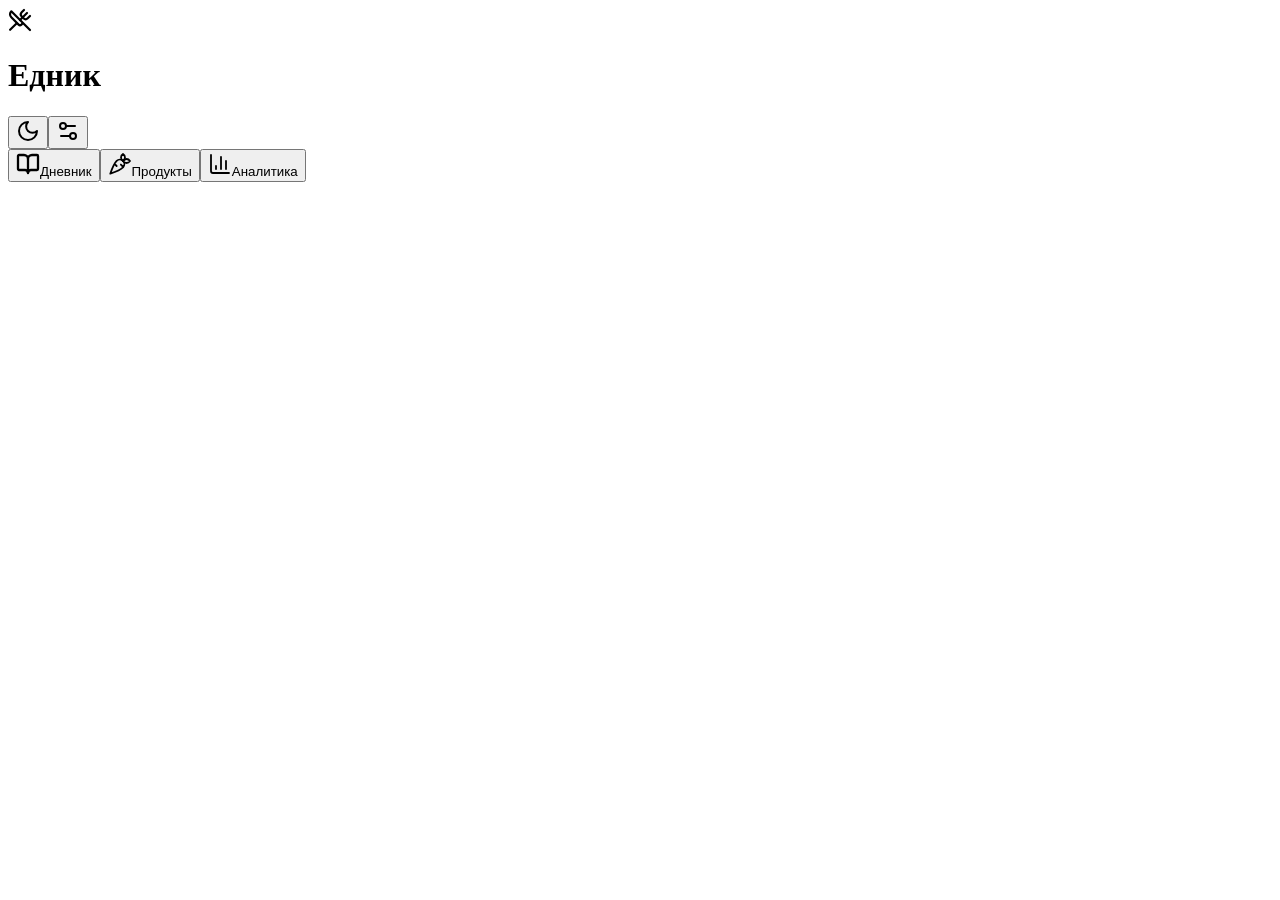
==== commit b7f1eaa6: "v1.9: фикс basePath — выкладка 1.8 собралась без /food-diary в путях ассетов (раздетый экран); baseP" ====
--- a/index.html
+++ b/index.html
@@ -1 +1 @@
-<!DOCTYPE html><!--OGelP7UHuN4TEK7B8Lyno--><html lang="ru"><head><meta charSet="utf-8"/><meta name="viewport" content="width=device-width, initial-scale=1, viewport-fit=cover"/><link rel="stylesheet" href="/_next/static/chunks/9ddd528c40a7357b.css" data-precedence="next"/><link rel="preload" as="script" fetchPriority="low" href="/_next/static/chunks/6154000ed8d80e0b.js"/><script src="/_next/static/chunks/220139e884bee9f1.js" async=""></script><script src="/_next/static/chunks/cca751bcf924b399.js" async=""></script><script src="/_next/static/chunks/turbopack-6e1565a5e15aff81.js" async=""></script><script src="/_next/static/chunks/fcb56742d9b4936a.js" async=""></script><script src="/_next/static/chunks/6b172f392600b635.js" async=""></script><script src="/_next/static/chunks/2f236954d6a65e12.js" async=""></script><script src="/_next/static/chunks/8839bb9ad767def5.js" async=""></script><script src="/_next/static/chunks/d695f267a50961cf.js" async=""></script><script src="/_next/static/chunks/7e9e56788c19add8.js" async=""></script><script src="/_next/static/chunks/60943fada85e7187.js" async=""></script><meta name="theme-color" media="(prefers-color-scheme: light)" content="#f7f7f5"/><meta name="theme-color" media="(prefers-color-scheme: dark)" content="#121413"/><title>Едник</title><meta name="description" content="Быстрая запись еды: т9 с частыми продуктами, аналитика и экспорт для ИИ. Работает офлайн."/><meta name="application-name" content="Едник"/><link rel="manifest" href="/manifest.webmanifest"/><meta name="format-detection" content="telephone=no"/><meta name="mobile-web-app-capable" content="yes"/><meta name="apple-mobile-web-app-title" content="Едник"/><meta name="apple-mobile-web-app-status-bar-style" content="default"/><meta property="og:title" content="Едник"/><meta property="og:description" content="Быстрая запись еды: т9 с частыми продуктами, аналитика и экспорт для ИИ. Работает офлайн."/><meta property="og:locale" content="ru_RU"/><meta property="og:type" content="website"/><meta name="twitter:card" content="summary"/><meta name="twitter:title" content="Едник"/><meta name="twitter:description" content="Быстрая запись еды: т9 с частыми продуктами, аналитика и экспорт для ИИ. Работает офлайн."/><link rel="icon" href="/icons/icon-192.png"/><link rel="apple-touch-icon" href="/icons/apple-touch-icon.png"/><script src="/_next/static/chunks/a6dad97d9634a72d.js" noModule=""></script></head><body class="antialiased bg-background text-foreground"><div hidden=""><!--$--><!--/$--></div><script>((a,b,c,d,e,f,g,h)=>{let i=document.documentElement,j=["light","dark"];function k(b){var c;(Array.isArray(a)?a:[a]).forEach(a=>{let c="class"===a,d=c&&f?e.map(a=>f[a]||a):e;c?(i.classList.remove(...d),i.classList.add(f&&f[b]?f[b]:b)):i.setAttribute(a,b)}),c=b,h&&j.includes(c)&&(i.style.colorScheme=c)}if(d)k(d);else try{let a=localStorage.getItem(b)||c,d=g&&"system"===a?window.matchMedia("(prefers-color-scheme: dark)").matches?"dark":"light":a;k(d)}catch(a){}})("class","theme","light",null,["light","dark"],null,true,true)</script><div class="bg-background min-h-dvh"><div class="border-border/60 mx-auto flex min-h-dvh w-full max-w-md flex-col md:border-x"><header class="bg-background pt-safe sticky top-0 z-40 border-b border-border/70"><div class="mx-auto flex h-14 w-full max-w-md items-center justify-between px-4"><div class="flex items-center gap-2.5"><span class="bg-primary text-primary-foreground flex h-8 w-8 items-center justify-center rounded-[10px]"><svg xmlns="http://www.w3.org/2000/svg" width="24" height="24" viewBox="0 0 24 24" fill="none" stroke="currentColor" stroke-width="2.2" stroke-linecap="round" stroke-linejoin="round" class="lucide lucide-utensils-crossed h-[17px] w-[17px]" aria-hidden="true"><path d="m16 2-2.3 2.3a3 3 0 0 0 0 4.2l1.8 1.8a3 3 0 0 0 4.2 0L22 8"></path><path d="M15 15 3.3 3.3a4.2 4.2 0 0 0 0 6l7.3 7.3c.7.7 2 .7 2.8 0L15 15Zm0 0 7 7"></path><path d="m2.1 21.8 6.4-6.3"></path><path d="m19 5-7 7"></path></svg></span><h1 class="text-[15.5px] font-bold tracking-tight">Едник</h1></div><div class="flex items-center gap-1"><button data-slot="button" class="inline-flex items-center justify-center gap-2 whitespace-nowrap text-sm font-medium transition-all disabled:pointer-events-none disabled:opacity-50 [&amp;_svg]:pointer-events-none [&amp;_svg:not([class*=&#x27;size-&#x27;])]:size-4 shrink-0 [&amp;_svg]:shrink-0 outline-none focus-visible:border-ring focus-visible:ring-ring/50 focus-visible:ring-[3px] aria-invalid:ring-destructive/20 dark:aria-invalid:ring-destructive/40 aria-invalid:border-destructive hover:bg-accent hover:text-accent-foreground dark:hover:bg-accent/50 size-9 h-9 w-9 rounded-full" aria-label="Переключить тему"><svg xmlns="http://www.w3.org/2000/svg" width="24" height="24" viewBox="0 0 24 24" fill="none" stroke="currentColor" stroke-width="2" stroke-linecap="round" stroke-linejoin="round" class="lucide lucide-moon h-[18px] w-[18px]" aria-hidden="true"><path d="M12 3a6 6 0 0 0 9 9 9 9 0 1 1-9-9Z"></path></svg></button><button data-slot="button" class="inline-flex items-center justify-center gap-2 whitespace-nowrap text-sm font-medium transition-all disabled:pointer-events-none disabled:opacity-50 [&amp;_svg]:pointer-events-none [&amp;_svg:not([class*=&#x27;size-&#x27;])]:size-4 shrink-0 [&amp;_svg]:shrink-0 outline-none focus-visible:border-ring focus-visible:ring-ring/50 focus-visible:ring-[3px] aria-invalid:ring-destructive/20 dark:aria-invalid:ring-destructive/40 aria-invalid:border-destructive hover:bg-accent hover:text-accent-foreground dark:hover:bg-accent/50 size-9 h-9 w-9 rounded-full" aria-label="Настройки"><svg xmlns="http://www.w3.org/2000/svg" width="24" height="24" viewBox="0 0 24 24" fill="none" stroke="currentColor" stroke-width="2" stroke-linecap="round" stroke-linejoin="round" class="lucide lucide-settings2 lucide-settings-2 h-[18px] w-[18px]" aria-hidden="true"><path d="M14 17H5"></path><path d="M19 7h-9"></path><circle cx="17" cy="17" r="3"></circle><circle cx="7" cy="7" r="3"></circle></svg></button></div></div></header><main class="flex-1 pb-[calc(var(--tabbar-h)+124px)]"><div class="animate-pulse space-y-4 px-4 pt-4"><div class="bg-muted h-11 rounded-2xl"></div><div class="space-y-2"><div class="bg-muted/70 h-4 w-32 rounded"></div><div class="bg-card border-border/70 h-20 rounded-2xl border"></div><div class="bg-card border-border/70 h-14 rounded-2xl border"></div></div></div></main><div class="fixed inset-x-0 bottom-[var(--tabbar-h)] z-30"><div class="mx-auto w-full max-w-md px-3 pb-2"><div class="bg-brand relative rounded-[30px] p-[10px]"><span aria-hidden="true" class="bg-(--ring-2) pointer-events-none absolute -inset-[10px] z-[-1] rounded-[40px]"></span><div class="bg-card h-[56px] rounded-[20px]"></div></div></div></div><nav aria-label="Основная навигация" class="pointer-events-none fixed inset-x-0 bottom-0 z-40"><div class="bg-background pointer-events-auto pb-safe border-t border-border/70" style="transform:none"><div class="mx-auto flex h-[60px] w-full max-w-md items-stretch justify-around px-3"><button class="flex flex-1 flex-col items-center justify-center gap-0.5 rounded-2xl text-[11px] font-medium transition-colors text-brand" aria-label="Дневник" aria-current="page"><svg xmlns="http://www.w3.org/2000/svg" width="24" height="24" viewBox="0 0 24 24" fill="none" stroke="currentColor" stroke-width="2.3" stroke-linecap="round" stroke-linejoin="round" class="lucide lucide-book-open h-[21px] w-[21px]" aria-hidden="true"><path d="M12 7v14"></path><path d="M3 18a1 1 0 0 1-1-1V4a1 1 0 0 1 1-1h5a4 4 0 0 1 4 4 4 4 0 0 1 4-4h5a1 1 0 0 1 1 1v13a1 1 0 0 1-1 1h-6a3 3 0 0 0-3 3 3 3 0 0 0-3-3z"></path></svg><span>Дневник</span></button><button class="flex flex-1 flex-col items-center justify-center gap-0.5 rounded-2xl text-[11px] font-medium transition-colors text-muted-foreground" aria-label="Продукты"><svg xmlns="http://www.w3.org/2000/svg" width="24" height="24" viewBox="0 0 24 24" fill="none" stroke="currentColor" stroke-width="1.8" stroke-linecap="round" stroke-linejoin="round" class="lucide lucide-carrot h-[21px] w-[21px]" aria-hidden="true"><path d="M2.27 21.7s9.87-3.5 12.73-6.36a4.5 4.5 0 0 0-6.36-6.37C5.77 11.84 2.27 21.7 2.27 21.7zM8.64 14l-2.05-2.04M15.34 15l-2.46-2.46"></path><path d="M22 9s-1.33-2-3.5-2C16.86 7 15 9 15 9s1.33 2 3.5 2S22 9 22 9z"></path><path d="M15 2s-2 1.33-2 3.5S15 9 15 9s2-1.84 2-3.5C17 3.33 15 2 15 2z"></path></svg><span>Продукты</span></button><button class="flex flex-1 flex-col items-center justify-center gap-0.5 rounded-2xl text-[11px] font-medium transition-colors text-muted-foreground" aria-label="Аналитика"><svg xmlns="http://www.w3.org/2000/svg" width="24" height="24" viewBox="0 0 24 24" fill="none" stroke="currentColor" stroke-width="1.8" stroke-linecap="round" stroke-linejoin="round" class="lucide lucide-chart-column h-[21px] w-[21px]" aria-hidden="true"><path d="M3 3v16a2 2 0 0 0 2 2h16"></path><path d="M18 17V9"></path><path d="M13 17V5"></path><path d="M8 17v-3"></path></svg><span>Аналитика</span></button></div></div></nav></div></div><!--$--><!--/$--><script src="/_next/static/chunks/6154000ed8d80e0b.js" id="_R_" async=""></script><script>(self.__next_f=self.__next_f||[]).push([0])</script><script>self.__next_f.push([1,"1:\"$Sreact.fragment\"\n2:I[96530,[\"/_next/static/chunks/fcb56742d9b4936a.js\",\"/_next/static/chunks/6b172f392600b635.js\"],\"Providers\"]\n3:I[39756,[\"/_next/static/chunks/2f236954d6a65e12.js\"],\"default\"]\n4:I[37457,[\"/_next/static/chunks/2f236954d6a65e12.js\"],\"default\"]\n5:I[47257,[\"/_next/static/chunks/2f236954d6a65e12.js\"],\"ClientPageRoot\"]\n6:I[52683,[\"/_next/static/chunks/fcb56742d9b4936a.js\",\"/_next/static/chunks/6b172f392600b635.js\",\"/_next/static/chunks/8839bb9ad767def5.js\",\"/_next/static/chunks/d695f267a50961cf.js\",\"/_next/static/chunks/7e9e56788c19add8.js\",\"/_next/static/chunks/60943fada85e7187.js\"],\"default\"]\n9:I[97367,[\"/_next/static/chunks/2f236954d6a65e12.js\"],\"OutletBoundary\"]\na:\"$Sreact.suspense\"\nc:I[97367,[\"/_next/static/chunks/2f236954d6a65e12.js\"],\"ViewportBoundary\"]\ne:I[97367,[\"/_next/static/chunks/2f236954d6a65e12.js\"],\"MetadataBoundary\"]\n10:I[68027,[\"/_next/static/chunks/2f236954d6a65e12.js\"],\"default\"]\n:HL[\"/_next/static/chunks/9ddd528c40a7357b.css\",\"style\"]\n"])</script><script>self.__next_f.push([1,"0:{\"P\":null,\"b\":\"OGelP7UHuN4TEK7B8Lyno\",\"c\":[\"\",\"\"],\"q\":\"\",\"i\":false,\"f\":[[[\"\",{\"children\":[\"__PAGE__\",{}]},\"$undefined\",\"$undefined\",true],[[\"$\",\"$1\",\"c\",{\"children\":[[[\"$\",\"link\",\"0\",{\"rel\":\"stylesheet\",\"href\":\"/_next/static/chunks/9ddd528c40a7357b.css\",\"precedence\":\"next\",\"crossOrigin\":\"$undefined\",\"nonce\":\"$undefined\"}],[\"$\",\"script\",\"script-0\",{\"src\":\"/_next/static/chunks/fcb56742d9b4936a.js\",\"async\":true,\"nonce\":\"$undefined\"}],[\"$\",\"script\",\"script-1\",{\"src\":\"/_next/static/chunks/6b172f392600b635.js\",\"async\":true,\"nonce\":\"$undefined\"}]],[\"$\",\"html\",null,{\"lang\":\"ru\",\"suppressHydrationWarning\":true,\"children\":[\"$\",\"body\",null,{\"className\":\"antialiased bg-background text-foreground\",\"suppressHydrationWarning\":true,\"children\":[\"$\",\"$L2\",null,{\"children\":[\"$\",\"$L3\",null,{\"parallelRouterKey\":\"children\",\"error\":\"$undefined\",\"errorStyles\":\"$undefined\",\"errorScripts\":\"$undefined\",\"template\":[\"$\",\"$L4\",null,{}],\"templateStyles\":\"$undefined\",\"templateScripts\":\"$undefined\",\"notFound\":[[[\"$\",\"title\",null,{\"children\":\"404: This page could not be found.\"}],[\"$\",\"div\",null,{\"style\":{\"fontFamily\":\"system-ui,\\\"Segoe UI\\\",Roboto,Helvetica,Arial,sans-serif,\\\"Apple Color Emoji\\\",\\\"Segoe UI Emoji\\\"\",\"height\":\"100vh\",\"textAlign\":\"center\",\"display\":\"flex\",\"flexDirection\":\"column\",\"alignItems\":\"center\",\"justifyContent\":\"center\"},\"children\":[\"$\",\"div\",null,{\"children\":[[\"$\",\"style\",null,{\"dangerouslySetInnerHTML\":{\"__html\":\"body{color:#000;background:#fff;margin:0}.next-error-h1{border-right:1px solid rgba(0,0,0,.3)}@media (prefers-color-scheme:dark){body{color:#fff;background:#000}.next-error-h1{border-right:1px solid rgba(255,255,255,.3)}}\"}}],[\"$\",\"h1\",null,{\"className\":\"next-error-h1\",\"style\":{\"display\":\"inline-block\",\"margin\":\"0 20px 0 0\",\"padding\":\"0 23px 0 0\",\"fontSize\":24,\"fontWeight\":500,\"verticalAlign\":\"top\",\"lineHeight\":\"49px\"},\"children\":404}],[\"$\",\"div\",null,{\"style\":{\"display\":\"inline-block\"},\"children\":[\"$\",\"h2\",null,{\"style\":{\"fontSize\":14,\"fontWeight\":400,\"lineHeight\":\"49px\",\"margin\":0},\"children\":\"This page could not be found.\"}]}]]}]}]],[]],\"forbidden\":\"$undefined\",\"unauthorized\":\"$undefined\"}]}]}]}]]}],{\"children\":[[\"$\",\"$1\",\"c\",{\"children\":[[\"$\",\"$L5\",null,{\"Component\":\"$6\",\"serverProvidedParams\":{\"searchParams\":{},\"params\":{},\"promises\":[\"$@7\",\"$@8\"]}}],[[\"$\",\"script\",\"script-0\",{\"src\":\"/_next/static/chunks/8839bb9ad767def5.js\",\"async\":true,\"nonce\":\"$undefined\"}],[\"$\",\"script\",\"script-1\",{\"src\":\"/_next/static/chunks/d695f267a50961cf.js\",\"async\":true,\"nonce\":\"$undefined\"}],[\"$\",\"script\",\"script-2\",{\"src\":\"/_next/static/chunks/7e9e56788c19add8.js\",\"async\":true,\"nonce\":\"$undefined\"}],[\"$\",\"script\",\"script-3\",{\"src\":\"/_next/static/chunks/60943fada85e7187.js\",\"async\":true,\"nonce\":\"$undefined\"}]],[\"$\",\"$L9\",null,{\"children\":[\"$\",\"$a\",null,{\"name\":\"Next.MetadataOutlet\",\"children\":\"$@b\"}]}]]}],{},null,false,false]},null,false,false],[\"$\",\"$1\",\"h\",{\"children\":[null,[\"$\",\"$Lc\",null,{\"children\":\"$Ld\"}],[\"$\",\"div\",null,{\"hidden\":true,\"children\":[\"$\",\"$Le\",null,{\"children\":[\"$\",\"$a\",null,{\"name\":\"Next.Metadata\",\"children\":\"$Lf\"}]}]}],null]}],false]],\"m\":\"$undefined\",\"G\":[\"$10\",[]],\"S\":true}\n"])</script><script>self.__next_f.push([1,"7:{}\n8:\"$0:f:0:1:1:children:0:props:children:0:props:serverProvidedParams:params\"\n"])</script><script>self.__next_f.push([1,"d:[[\"$\",\"meta\",\"0\",{\"charSet\":\"utf-8\"}],[\"$\",\"meta\",\"1\",{\"name\":\"viewport\",\"content\":\"width=device-width, initial-scale=1, viewport-fit=cover\"}],[\"$\",\"meta\",\"2\",{\"name\":\"theme-color\",\"media\":\"(prefers-color-scheme: light)\",\"content\":\"#f7f7f5\"}],[\"$\",\"meta\",\"3\",{\"name\":\"theme-color\",\"media\":\"(prefers-color-scheme: dark)\",\"content\":\"#121413\"}]]\n"])</script><script>self.__next_f.push([1,"11:I[27201,[\"/_next/static/chunks/2f236954d6a65e12.js\"],\"IconMark\"]\nb:null\n"])</script><script>self.__next_f.push([1,"f:[[\"$\",\"title\",\"0\",{\"children\":\"Едник\"}],[\"$\",\"meta\",\"1\",{\"name\":\"description\",\"content\":\"Быстрая запись еды: т9 с частыми продуктами, аналитика и экспорт для ИИ. Работает офлайн.\"}],[\"$\",\"meta\",\"2\",{\"name\":\"application-name\",\"content\":\"Едник\"}],[\"$\",\"link\",\"3\",{\"rel\":\"manifest\",\"href\":\"/manifest.webmanifest\",\"crossOrigin\":\"$undefined\"}],[\"$\",\"meta\",\"4\",{\"name\":\"format-detection\",\"content\":\"telephone=no\"}],[\"$\",\"meta\",\"5\",{\"name\":\"mobile-web-app-capable\",\"content\":\"yes\"}],[\"$\",\"meta\",\"6\",{\"name\":\"apple-mobile-web-app-title\",\"content\":\"Едник\"}],[\"$\",\"meta\",\"7\",{\"name\":\"apple-mobile-web-app-status-bar-style\",\"content\":\"default\"}],[\"$\",\"meta\",\"8\",{\"property\":\"og:title\",\"content\":\"Едник\"}],[\"$\",\"meta\",\"9\",{\"property\":\"og:description\",\"content\":\"Быстрая запись еды: т9 с частыми продуктами, аналитика и экспорт для ИИ. Работает офлайн.\"}],[\"$\",\"meta\",\"10\",{\"property\":\"og:locale\",\"content\":\"ru_RU\"}],[\"$\",\"meta\",\"11\",{\"property\":\"og:type\",\"content\":\"website\"}],[\"$\",\"meta\",\"12\",{\"name\":\"twitter:card\",\"content\":\"summary\"}],[\"$\",\"meta\",\"13\",{\"name\":\"twitter:title\",\"content\":\"Едник\"}],[\"$\",\"meta\",\"14\",{\"name\":\"twitter:description\",\"content\":\"Быстрая запись еды: т9 с частыми продуктами, аналитика и экспорт для ИИ. Работает офлайн.\"}],[\"$\",\"link\",\"15\",{\"rel\":\"icon\",\"href\":\"/icons/icon-192.png\"}],[\"$\",\"link\",\"16\",{\"rel\":\"apple-touch-icon\",\"href\":\"/icons/apple-touch-icon.png\"}],[\"$\",\"$L11\",\"17\",{}]]\n"])</script></body></html>+<!DOCTYPE html><!--8Dc85jkpfLX3H9xta0hv2--><html lang="ru"><head><meta charSet="utf-8"/><meta name="viewport" content="width=device-width, initial-scale=1, viewport-fit=cover"/><link rel="stylesheet" href="/food-diary/_next/static/chunks/9ddd528c40a7357b.css" data-precedence="next"/><link rel="preload" as="script" fetchPriority="low" href="/food-diary/_next/static/chunks/6154000ed8d80e0b.js"/><script src="/food-diary/_next/static/chunks/220139e884bee9f1.js" async=""></script><script src="/food-diary/_next/static/chunks/45548bb4d545c3ab.js" async=""></script><script src="/food-diary/_next/static/chunks/turbopack-fa4a6f92d0a01ed2.js" async=""></script><script src="/food-diary/_next/static/chunks/56d505d9a49c4f7a.js" async=""></script><script src="/food-diary/_next/static/chunks/6b172f392600b635.js" async=""></script><script src="/food-diary/_next/static/chunks/2f236954d6a65e12.js" async=""></script><script src="/food-diary/_next/static/chunks/e785b2a7c1936fdf.js" async=""></script><script src="/food-diary/_next/static/chunks/d695f267a50961cf.js" async=""></script><script src="/food-diary/_next/static/chunks/7e9e56788c19add8.js" async=""></script><script src="/food-diary/_next/static/chunks/60943fada85e7187.js" async=""></script><meta name="theme-color" media="(prefers-color-scheme: light)" content="#f7f7f5"/><meta name="theme-color" media="(prefers-color-scheme: dark)" content="#121413"/><title>Едник</title><meta name="description" content="Быстрая запись еды: т9 с частыми продуктами, аналитика и экспорт для ИИ. Работает офлайн."/><meta name="application-name" content="Едник"/><link rel="manifest" href="/food-diary/manifest.webmanifest"/><meta name="format-detection" content="telephone=no"/><meta name="mobile-web-app-capable" content="yes"/><meta name="apple-mobile-web-app-title" content="Едник"/><meta name="apple-mobile-web-app-status-bar-style" content="default"/><meta property="og:title" content="Едник"/><meta property="og:description" content="Быстрая запись еды: т9 с частыми продуктами, аналитика и экспорт для ИИ. Работает офлайн."/><meta property="og:locale" content="ru_RU"/><meta property="og:type" content="website"/><meta name="twitter:card" content="summary"/><meta name="twitter:title" content="Едник"/><meta name="twitter:description" content="Быстрая запись еды: т9 с частыми продуктами, аналитика и экспорт для ИИ. Работает офлайн."/><link rel="icon" href="/food-diary/icons/icon-192.png"/><link rel="apple-touch-icon" href="/food-diary/icons/apple-touch-icon.png"/><script src="/food-diary/_next/static/chunks/a6dad97d9634a72d.js" noModule=""></script></head><body class="antialiased bg-background text-foreground"><div hidden=""><!--$--><!--/$--></div><script>((a,b,c,d,e,f,g,h)=>{let i=document.documentElement,j=["light","dark"];function k(b){var c;(Array.isArray(a)?a:[a]).forEach(a=>{let c="class"===a,d=c&&f?e.map(a=>f[a]||a):e;c?(i.classList.remove(...d),i.classList.add(f&&f[b]?f[b]:b)):i.setAttribute(a,b)}),c=b,h&&j.includes(c)&&(i.style.colorScheme=c)}if(d)k(d);else try{let a=localStorage.getItem(b)||c,d=g&&"system"===a?window.matchMedia("(prefers-color-scheme: dark)").matches?"dark":"light":a;k(d)}catch(a){}})("class","theme","light",null,["light","dark"],null,true,true)</script><div class="bg-background min-h-dvh"><div class="border-border/60 mx-auto flex min-h-dvh w-full max-w-md flex-col md:border-x"><header class="bg-background pt-safe sticky top-0 z-40 border-b border-border/70"><div class="mx-auto flex h-14 w-full max-w-md items-center justify-between px-4"><div class="flex items-center gap-2.5"><span class="bg-primary text-primary-foreground flex h-8 w-8 items-center justify-center rounded-[10px]"><svg xmlns="http://www.w3.org/2000/svg" width="24" height="24" viewBox="0 0 24 24" fill="none" stroke="currentColor" stroke-width="2.2" stroke-linecap="round" stroke-linejoin="round" class="lucide lucide-utensils-crossed h-[17px] w-[17px]" aria-hidden="true"><path d="m16 2-2.3 2.3a3 3 0 0 0 0 4.2l1.8 1.8a3 3 0 0 0 4.2 0L22 8"></path><path d="M15 15 3.3 3.3a4.2 4.2 0 0 0 0 6l7.3 7.3c.7.7 2 .7 2.8 0L15 15Zm0 0 7 7"></path><path d="m2.1 21.8 6.4-6.3"></path><path d="m19 5-7 7"></path></svg></span><h1 class="text-[15.5px] font-bold tracking-tight">Едник</h1></div><div class="flex items-center gap-1"><button data-slot="button" class="inline-flex items-center justify-center gap-2 whitespace-nowrap text-sm font-medium transition-all disabled:pointer-events-none disabled:opacity-50 [&amp;_svg]:pointer-events-none [&amp;_svg:not([class*=&#x27;size-&#x27;])]:size-4 shrink-0 [&amp;_svg]:shrink-0 outline-none focus-visible:border-ring focus-visible:ring-ring/50 focus-visible:ring-[3px] aria-invalid:ring-destructive/20 dark:aria-invalid:ring-destructive/40 aria-invalid:border-destructive hover:bg-accent hover:text-accent-foreground dark:hover:bg-accent/50 size-9 h-9 w-9 rounded-full" aria-label="Переключить тему"><svg xmlns="http://www.w3.org/2000/svg" width="24" height="24" viewBox="0 0 24 24" fill="none" stroke="currentColor" stroke-width="2" stroke-linecap="round" stroke-linejoin="round" class="lucide lucide-moon h-[18px] w-[18px]" aria-hidden="true"><path d="M12 3a6 6 0 0 0 9 9 9 9 0 1 1-9-9Z"></path></svg></button><button data-slot="button" class="inline-flex items-center justify-center gap-2 whitespace-nowrap text-sm font-medium transition-all disabled:pointer-events-none disabled:opacity-50 [&amp;_svg]:pointer-events-none [&amp;_svg:not([class*=&#x27;size-&#x27;])]:size-4 shrink-0 [&amp;_svg]:shrink-0 outline-none focus-visible:border-ring focus-visible:ring-ring/50 focus-visible:ring-[3px] aria-invalid:ring-destructive/20 dark:aria-invalid:ring-destructive/40 aria-invalid:border-destructive hover:bg-accent hover:text-accent-foreground dark:hover:bg-accent/50 size-9 h-9 w-9 rounded-full" aria-label="Настройки"><svg xmlns="http://www.w3.org/2000/svg" width="24" height="24" viewBox="0 0 24 24" fill="none" stroke="currentColor" stroke-width="2" stroke-linecap="round" stroke-linejoin="round" class="lucide lucide-settings2 lucide-settings-2 h-[18px] w-[18px]" aria-hidden="true"><path d="M14 17H5"></path><path d="M19 7h-9"></path><circle cx="17" cy="17" r="3"></circle><circle cx="7" cy="7" r="3"></circle></svg></button></div></div></header><main class="flex-1 pb-[calc(var(--tabbar-h)+124px)]"><div class="animate-pulse space-y-4 px-4 pt-4"><div class="bg-muted h-11 rounded-2xl"></div><div class="space-y-2"><div class="bg-muted/70 h-4 w-32 rounded"></div><div class="bg-card border-border/70 h-20 rounded-2xl border"></div><div class="bg-card border-border/70 h-14 rounded-2xl border"></div></div></div></main><div class="fixed inset-x-0 bottom-[var(--tabbar-h)] z-30"><div class="mx-auto w-full max-w-md px-3 pb-2"><div class="bg-brand relative rounded-[30px] p-[10px]"><span aria-hidden="true" class="bg-(--ring-2) pointer-events-none absolute -inset-[10px] z-[-1] rounded-[40px]"></span><div class="bg-card h-[56px] rounded-[20px]"></div></div></div></div><nav aria-label="Основная навигация" class="pointer-events-none fixed inset-x-0 bottom-0 z-40"><div class="bg-background pointer-events-auto pb-safe border-t border-border/70" style="transform:none"><div class="mx-auto flex h-[60px] w-full max-w-md items-stretch justify-around px-3"><button class="flex flex-1 flex-col items-center justify-center gap-0.5 rounded-2xl text-[11px] font-medium transition-colors text-brand" aria-label="Дневник" aria-current="page"><svg xmlns="http://www.w3.org/2000/svg" width="24" height="24" viewBox="0 0 24 24" fill="none" stroke="currentColor" stroke-width="2.3" stroke-linecap="round" stroke-linejoin="round" class="lucide lucide-book-open h-[21px] w-[21px]" aria-hidden="true"><path d="M12 7v14"></path><path d="M3 18a1 1 0 0 1-1-1V4a1 1 0 0 1 1-1h5a4 4 0 0 1 4 4 4 4 0 0 1 4-4h5a1 1 0 0 1 1 1v13a1 1 0 0 1-1 1h-6a3 3 0 0 0-3 3 3 3 0 0 0-3-3z"></path></svg><span>Дневник</span></button><button class="flex flex-1 flex-col items-center justify-center gap-0.5 rounded-2xl text-[11px] font-medium transition-colors text-muted-foreground" aria-label="Продукты"><svg xmlns="http://www.w3.org/2000/svg" width="24" height="24" viewBox="0 0 24 24" fill="none" stroke="currentColor" stroke-width="1.8" stroke-linecap="round" stroke-linejoin="round" class="lucide lucide-carrot h-[21px] w-[21px]" aria-hidden="true"><path d="M2.27 21.7s9.87-3.5 12.73-6.36a4.5 4.5 0 0 0-6.36-6.37C5.77 11.84 2.27 21.7 2.27 21.7zM8.64 14l-2.05-2.04M15.34 15l-2.46-2.46"></path><path d="M22 9s-1.33-2-3.5-2C16.86 7 15 9 15 9s1.33 2 3.5 2S22 9 22 9z"></path><path d="M15 2s-2 1.33-2 3.5S15 9 15 9s2-1.84 2-3.5C17 3.33 15 2 15 2z"></path></svg><span>Продукты</span></button><button class="flex flex-1 flex-col items-center justify-center gap-0.5 rounded-2xl text-[11px] font-medium transition-colors text-muted-foreground" aria-label="Аналитика"><svg xmlns="http://www.w3.org/2000/svg" width="24" height="24" viewBox="0 0 24 24" fill="none" stroke="currentColor" stroke-width="1.8" stroke-linecap="round" stroke-linejoin="round" class="lucide lucide-chart-column h-[21px] w-[21px]" aria-hidden="true"><path d="M3 3v16a2 2 0 0 0 2 2h16"></path><path d="M18 17V9"></path><path d="M13 17V5"></path><path d="M8 17v-3"></path></svg><span>Аналитика</span></button></div></div></nav></div></div><!--$--><!--/$--><script src="/food-diary/_next/static/chunks/6154000ed8d80e0b.js" id="_R_" async=""></script><script>(self.__next_f=self.__next_f||[]).push([0])</script><script>self.__next_f.push([1,"1:\"$Sreact.fragment\"\n2:I[96530,[\"/food-diary/_next/static/chunks/56d505d9a49c4f7a.js\",\"/food-diary/_next/static/chunks/6b172f392600b635.js\"],\"Providers\"]\n3:I[39756,[\"/food-diary/_next/static/chunks/2f236954d6a65e12.js\"],\"default\"]\n4:I[37457,[\"/food-diary/_next/static/chunks/2f236954d6a65e12.js\"],\"default\"]\n5:I[47257,[\"/food-diary/_next/static/chunks/2f236954d6a65e12.js\"],\"ClientPageRoot\"]\n6:I[52683,[\"/food-diary/_next/static/chunks/56d505d9a49c4f7a.js\",\"/food-diary/_next/static/chunks/6b172f392600b635.js\",\"/food-diary/_next/static/chunks/e785b2a7c1936fdf.js\",\"/food-diary/_next/static/chunks/d695f267a50961cf.js\",\"/food-diary/_next/static/chunks/7e9e56788c19add8.js\",\"/food-diary/_next/static/chunks/60943fada85e7187.js\"],\"default\"]\n9:I[97367,[\"/food-diary/_next/static/chunks/2f236954d6a65e12.js\"],\"OutletBoundary\"]\na:\"$Sreact.suspense\"\nc:I[97367,[\"/food-diary/_next/static/chunks/2f236954d6a65e12.js\"],\"ViewportBoundary\"]\ne:I[97367,[\"/food-diary/_next/static/chunks/2f236954d6a65e12.js\"],\"MetadataBoundary\"]\n10:I[68027,[\"/food-diary/_next/static/chunks/2f236954d6a65e12.js\"],\"default\"]\n:HL[\"/food-diary/_next/static/chunks/9ddd528c40a7357b.css\",\"style\"]\n"])</script><script>self.__next_f.push([1,"0:{\"P\":null,\"b\":\"8Dc85jkpfLX3H9xta0hv2\",\"c\":[\"\",\"\"],\"q\":\"\",\"i\":false,\"f\":[[[\"\",{\"children\":[\"__PAGE__\",{}]},\"$undefined\",\"$undefined\",true],[[\"$\",\"$1\",\"c\",{\"children\":[[[\"$\",\"link\",\"0\",{\"rel\":\"stylesheet\",\"href\":\"/food-diary/_next/static/chunks/9ddd528c40a7357b.css\",\"precedence\":\"next\",\"crossOrigin\":\"$undefined\",\"nonce\":\"$undefined\"}],[\"$\",\"script\",\"script-0\",{\"src\":\"/food-diary/_next/static/chunks/56d505d9a49c4f7a.js\",\"async\":true,\"nonce\":\"$undefined\"}],[\"$\",\"script\",\"script-1\",{\"src\":\"/food-diary/_next/static/chunks/6b172f392600b635.js\",\"async\":true,\"nonce\":\"$undefined\"}]],[\"$\",\"html\",null,{\"lang\":\"ru\",\"suppressHydrationWarning\":true,\"children\":[\"$\",\"body\",null,{\"className\":\"antialiased bg-background text-foreground\",\"suppressHydrationWarning\":true,\"children\":[\"$\",\"$L2\",null,{\"children\":[\"$\",\"$L3\",null,{\"parallelRouterKey\":\"children\",\"error\":\"$undefined\",\"errorStyles\":\"$undefined\",\"errorScripts\":\"$undefined\",\"template\":[\"$\",\"$L4\",null,{}],\"templateStyles\":\"$undefined\",\"templateScripts\":\"$undefined\",\"notFound\":[[[\"$\",\"title\",null,{\"children\":\"404: This page could not be found.\"}],[\"$\",\"div\",null,{\"style\":{\"fontFamily\":\"system-ui,\\\"Segoe UI\\\",Roboto,Helvetica,Arial,sans-serif,\\\"Apple Color Emoji\\\",\\\"Segoe UI Emoji\\\"\",\"height\":\"100vh\",\"textAlign\":\"center\",\"display\":\"flex\",\"flexDirection\":\"column\",\"alignItems\":\"center\",\"justifyContent\":\"center\"},\"children\":[\"$\",\"div\",null,{\"children\":[[\"$\",\"style\",null,{\"dangerouslySetInnerHTML\":{\"__html\":\"body{color:#000;background:#fff;margin:0}.next-error-h1{border-right:1px solid rgba(0,0,0,.3)}@media (prefers-color-scheme:dark){body{color:#fff;background:#000}.next-error-h1{border-right:1px solid rgba(255,255,255,.3)}}\"}}],[\"$\",\"h1\",null,{\"className\":\"next-error-h1\",\"style\":{\"display\":\"inline-block\",\"margin\":\"0 20px 0 0\",\"padding\":\"0 23px 0 0\",\"fontSize\":24,\"fontWeight\":500,\"verticalAlign\":\"top\",\"lineHeight\":\"49px\"},\"children\":404}],[\"$\",\"div\",null,{\"style\":{\"display\":\"inline-block\"},\"children\":[\"$\",\"h2\",null,{\"style\":{\"fontSize\":14,\"fontWeight\":400,\"lineHeight\":\"49px\",\"margin\":0},\"children\":\"This page could not be found.\"}]}]]}]}]],[]],\"forbidden\":\"$undefined\",\"unauthorized\":\"$undefined\"}]}]}]}]]}],{\"children\":[[\"$\",\"$1\",\"c\",{\"children\":[[\"$\",\"$L5\",null,{\"Component\":\"$6\",\"serverProvidedParams\":{\"searchParams\":{},\"params\":{},\"promises\":[\"$@7\",\"$@8\"]}}],[[\"$\",\"script\",\"script-0\",{\"src\":\"/food-diary/_next/static/chunks/e785b2a7c1936fdf.js\",\"async\":true,\"nonce\":\"$undefined\"}],[\"$\",\"script\",\"script-1\",{\"src\":\"/food-diary/_next/static/chunks/d695f267a50961cf.js\",\"async\":true,\"nonce\":\"$undefined\"}],[\"$\",\"script\",\"script-2\",{\"src\":\"/food-diary/_next/static/chunks/7e9e56788c19add8.js\",\"async\":true,\"nonce\":\"$undefined\"}],[\"$\",\"script\",\"script-3\",{\"src\":\"/food-diary/_next/static/chunks/60943fada85e7187.js\",\"async\":true,\"nonce\":\"$undefined\"}]],[\"$\",\"$L9\",null,{\"children\":[\"$\",\"$a\",null,{\"name\":\"Next.MetadataOutlet\",\"children\":\"$@b\"}]}]]}],{},null,false,false]},null,false,false],[\"$\",\"$1\",\"h\",{\"children\":[null,[\"$\",\"$Lc\",null,{\"children\":\"$Ld\"}],[\"$\",\"div\",null,{\"hidden\":true,\"children\":[\"$\",\"$Le\",null,{\"children\":[\"$\",\"$a\",null,{\"name\":\"Next.Metadata\",\"children\":\"$Lf\"}]}]}],null]}],false]],\"m\":\"$undefined\",\"G\":[\"$10\",[]],\"S\":true}\n"])</script><script>self.__next_f.push([1,"7:{}\n8:\"$0:f:0:1:1:children:0:props:children:0:props:serverProvidedParams:params\"\n"])</script><script>self.__next_f.push([1,"d:[[\"$\",\"meta\",\"0\",{\"charSet\":\"utf-8\"}],[\"$\",\"meta\",\"1\",{\"name\":\"viewport\",\"content\":\"width=device-width, initial-scale=1, viewport-fit=cover\"}],[\"$\",\"meta\",\"2\",{\"name\":\"theme-color\",\"media\":\"(prefers-color-scheme: light)\",\"content\":\"#f7f7f5\"}],[\"$\",\"meta\",\"3\",{\"name\":\"theme-color\",\"media\":\"(prefers-color-scheme: dark)\",\"content\":\"#121413\"}]]\n"])</script><script>self.__next_f.push([1,"11:I[27201,[\"/food-diary/_next/static/chunks/2f236954d6a65e12.js\"],\"IconMark\"]\nb:null\n"])</script><script>self.__next_f.push([1,"f:[[\"$\",\"title\",\"0\",{\"children\":\"Едник\"}],[\"$\",\"meta\",\"1\",{\"name\":\"description\",\"content\":\"Быстрая запись еды: т9 с частыми продуктами, аналитика и экспорт для ИИ. Работает офлайн.\"}],[\"$\",\"meta\",\"2\",{\"name\":\"application-name\",\"content\":\"Едник\"}],[\"$\",\"link\",\"3\",{\"rel\":\"manifest\",\"href\":\"/food-diary/manifest.webmanifest\",\"crossOrigin\":\"$undefined\"}],[\"$\",\"meta\",\"4\",{\"name\":\"format-detection\",\"content\":\"telephone=no\"}],[\"$\",\"meta\",\"5\",{\"name\":\"mobile-web-app-capable\",\"content\":\"yes\"}],[\"$\",\"meta\",\"6\",{\"name\":\"apple-mobile-web-app-title\",\"content\":\"Едник\"}],[\"$\",\"meta\",\"7\",{\"name\":\"apple-mobile-web-app-status-bar-style\",\"content\":\"default\"}],[\"$\",\"meta\",\"8\",{\"property\":\"og:title\",\"content\":\"Едник\"}],[\"$\",\"meta\",\"9\",{\"property\":\"og:description\",\"content\":\"Быстрая запись еды: т9 с частыми продуктами, аналитика и экспорт для ИИ. Работает офлайн.\"}],[\"$\",\"meta\",\"10\",{\"property\":\"og:locale\",\"content\":\"ru_RU\"}],[\"$\",\"meta\",\"11\",{\"property\":\"og:type\",\"content\":\"website\"}],[\"$\",\"meta\",\"12\",{\"name\":\"twitter:card\",\"content\":\"summary\"}],[\"$\",\"meta\",\"13\",{\"name\":\"twitter:title\",\"content\":\"Едник\"}],[\"$\",\"meta\",\"14\",{\"name\":\"twitter:description\",\"content\":\"Быстрая запись еды: т9 с частыми продуктами, аналитика и экспорт для ИИ. Работает офлайн.\"}],[\"$\",\"link\",\"15\",{\"rel\":\"icon\",\"href\":\"/food-diary/icons/icon-192.png\"}],[\"$\",\"link\",\"16\",{\"rel\":\"apple-touch-icon\",\"href\":\"/food-diary/icons/apple-touch-icon.png\"}],[\"$\",\"$L11\",\"17\",{}]]\n"])</script></body></html>
